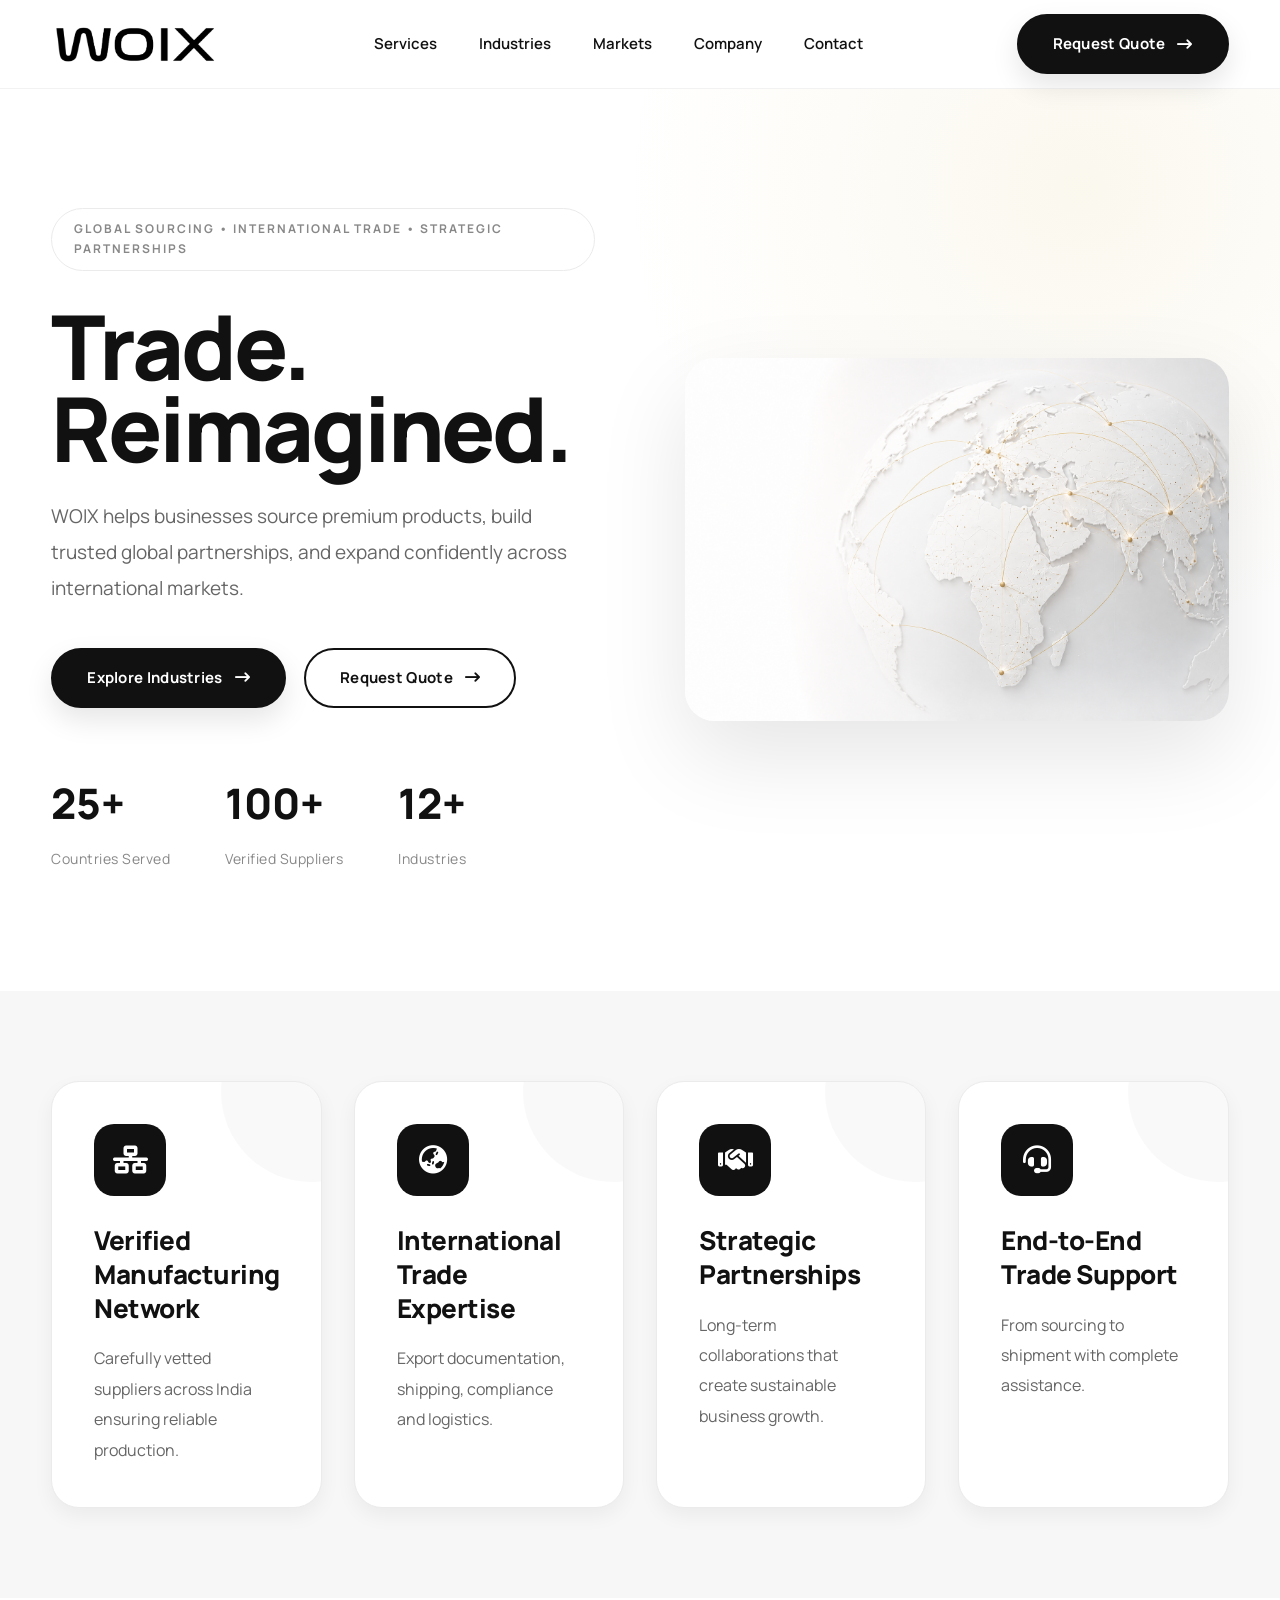
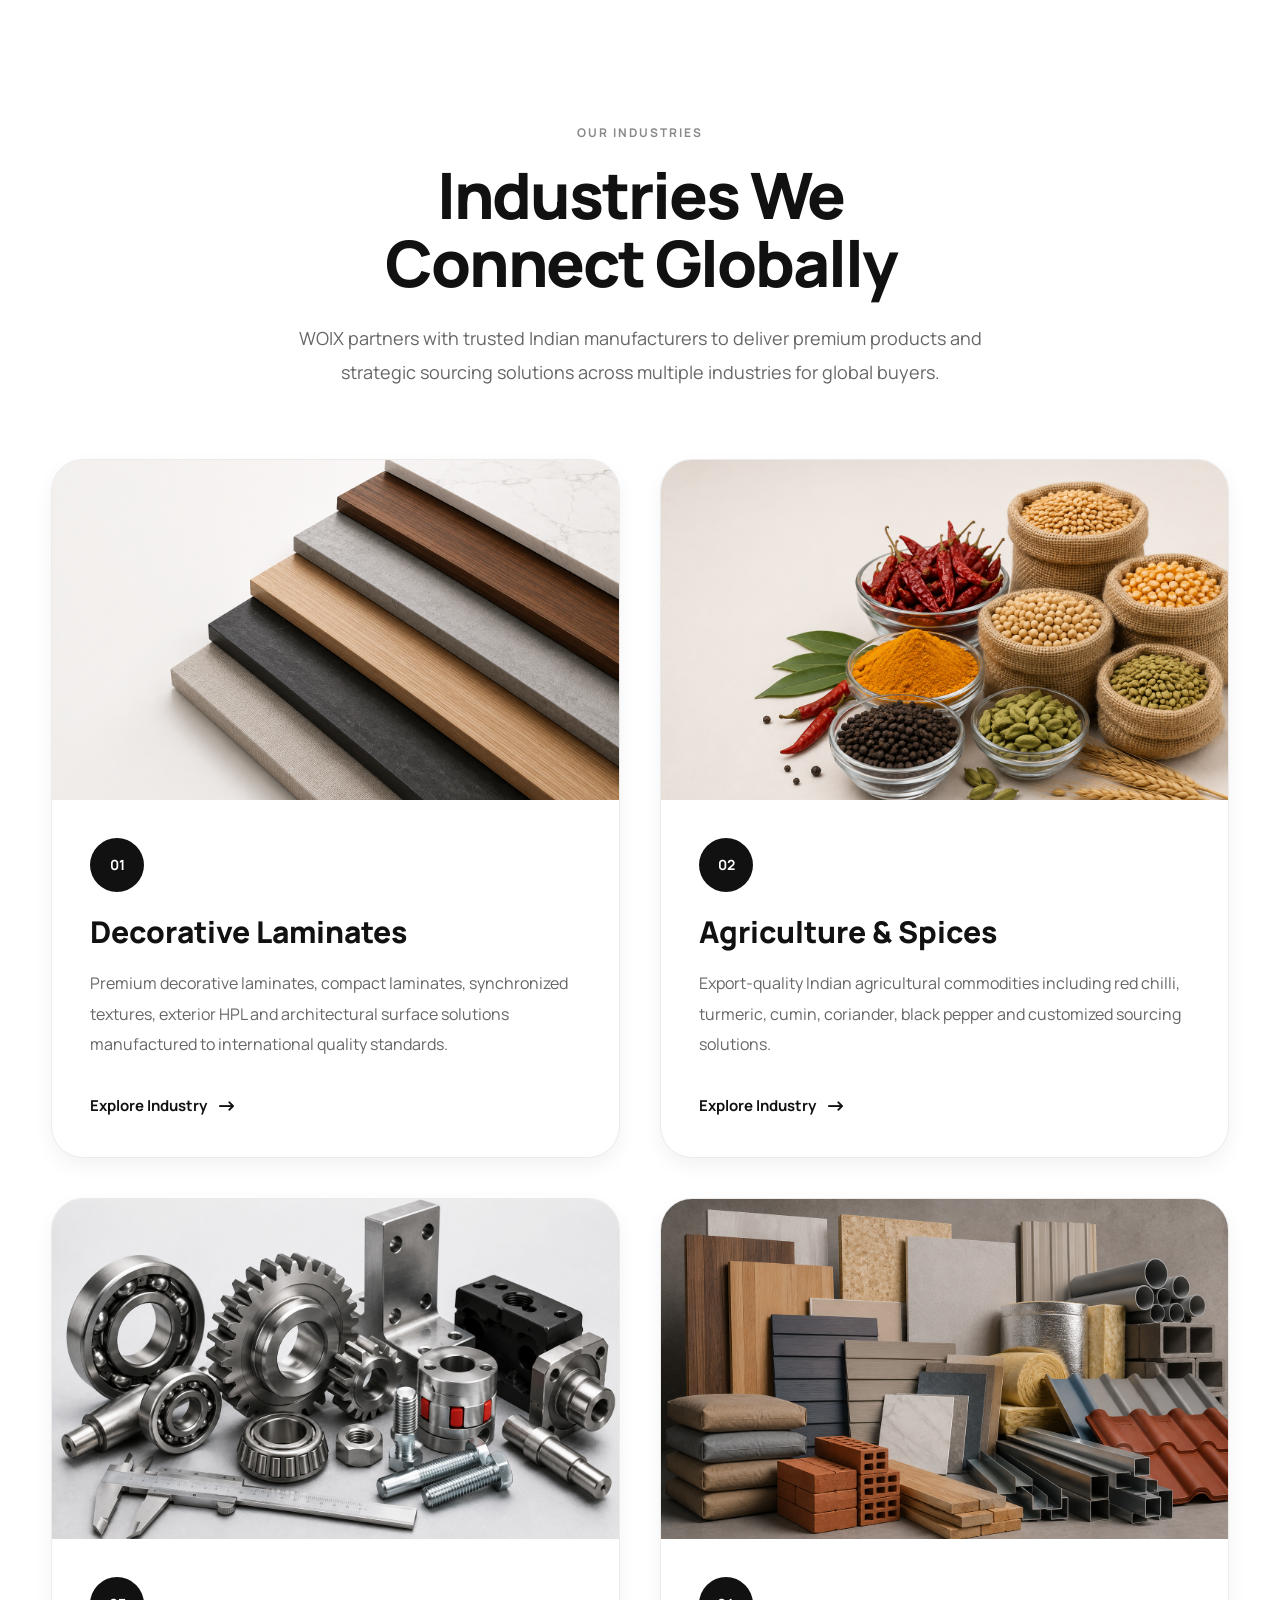
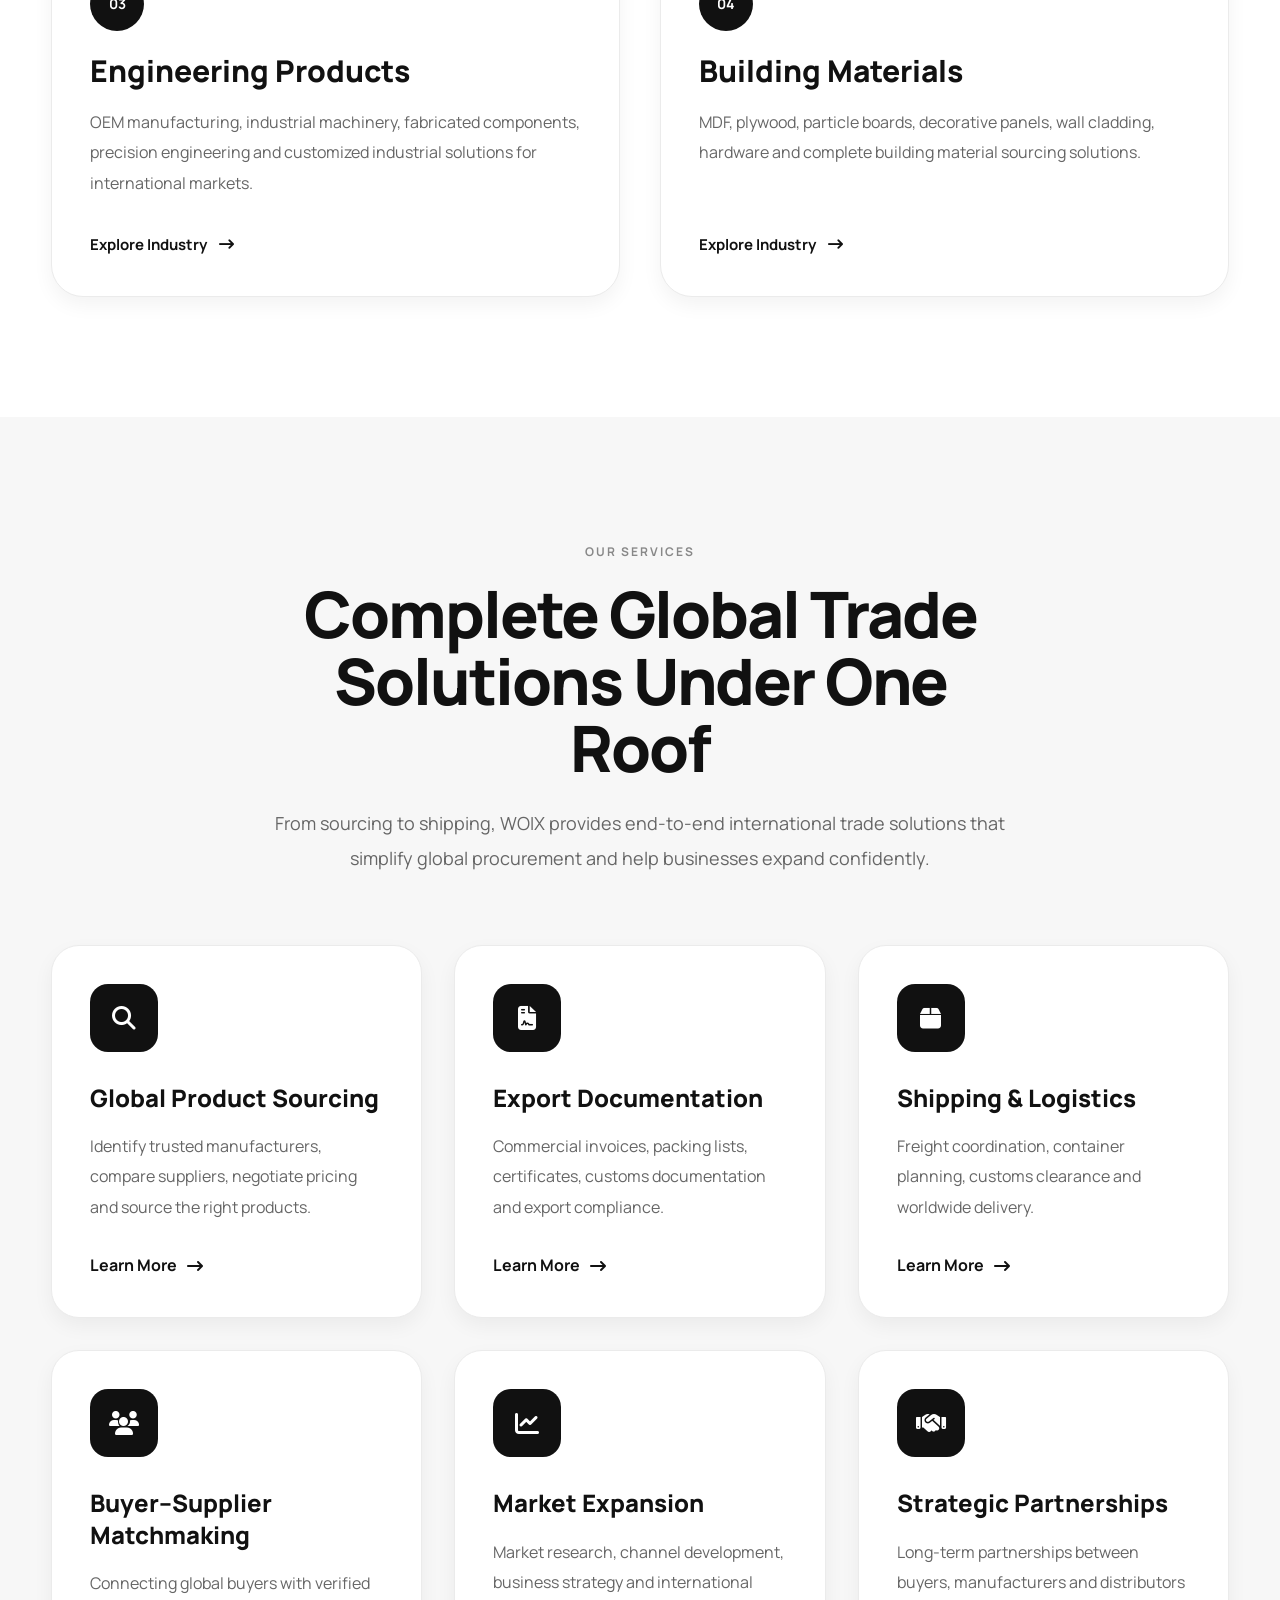
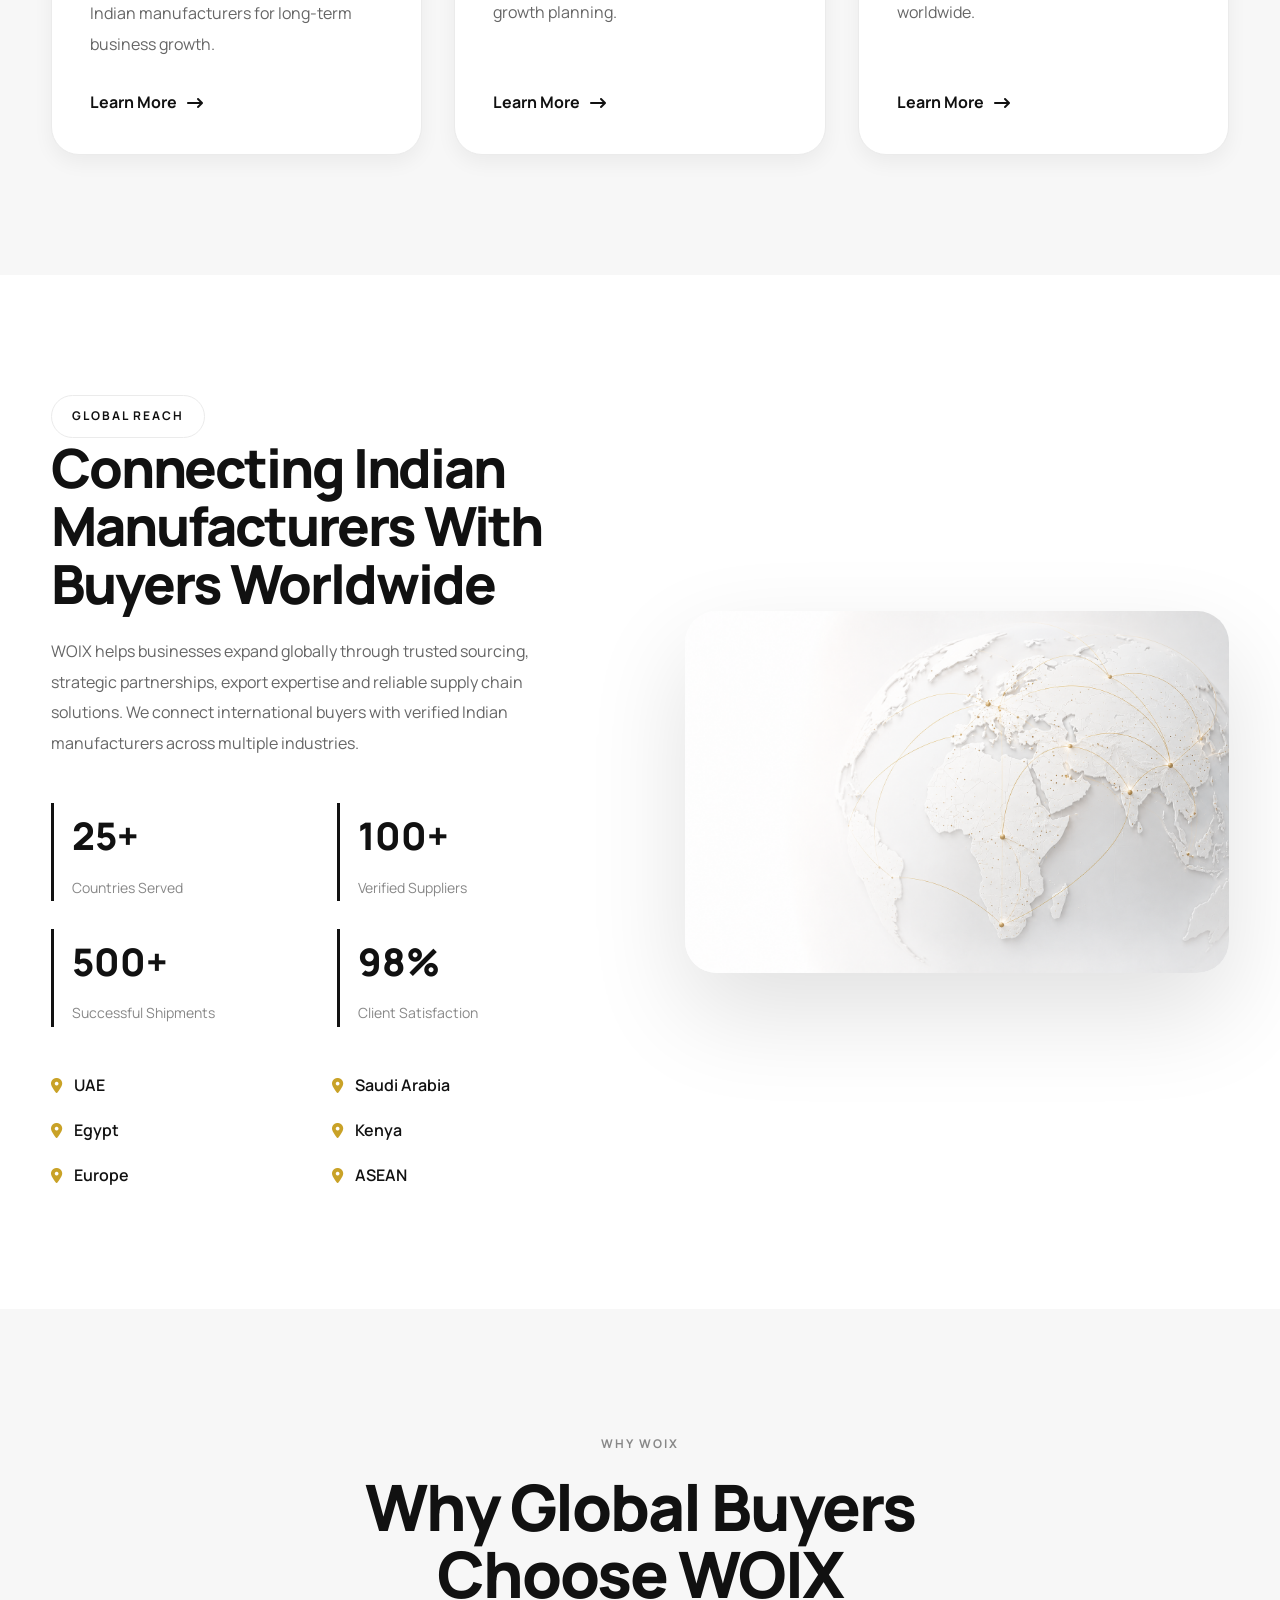
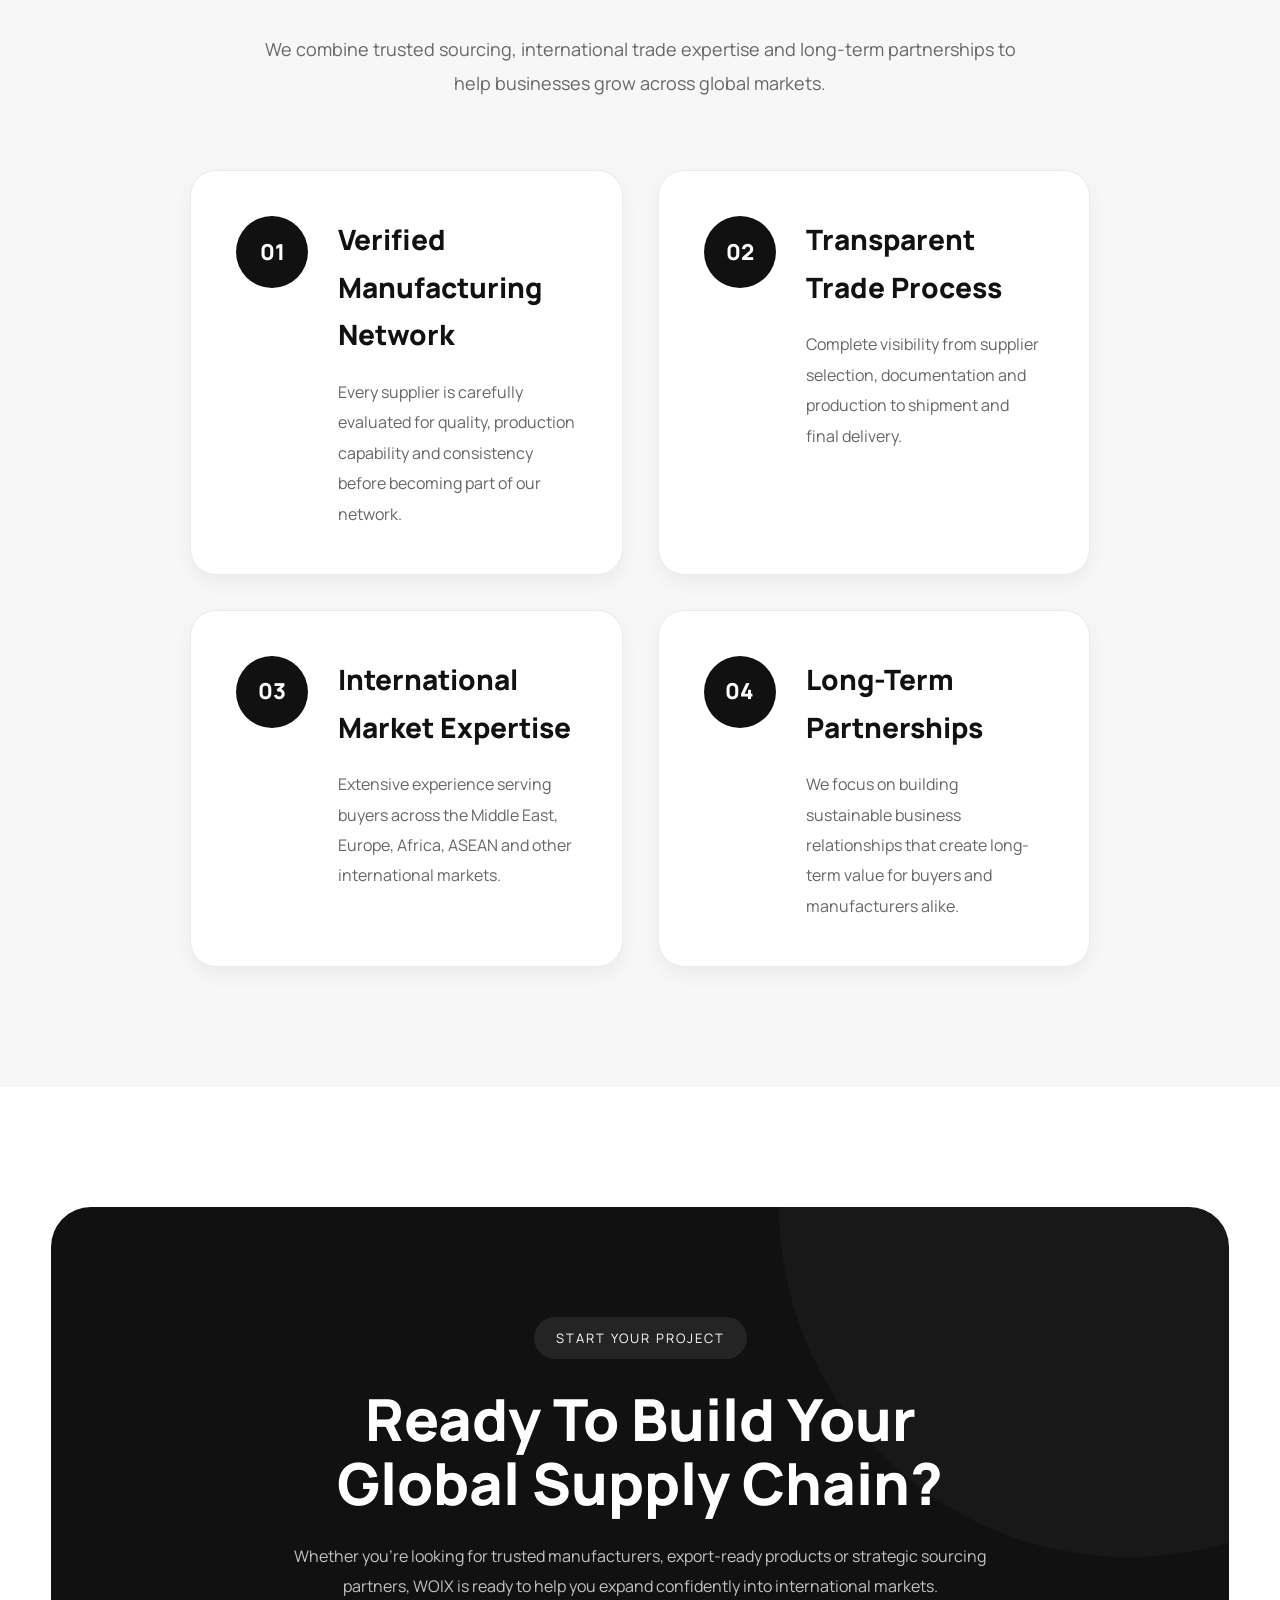
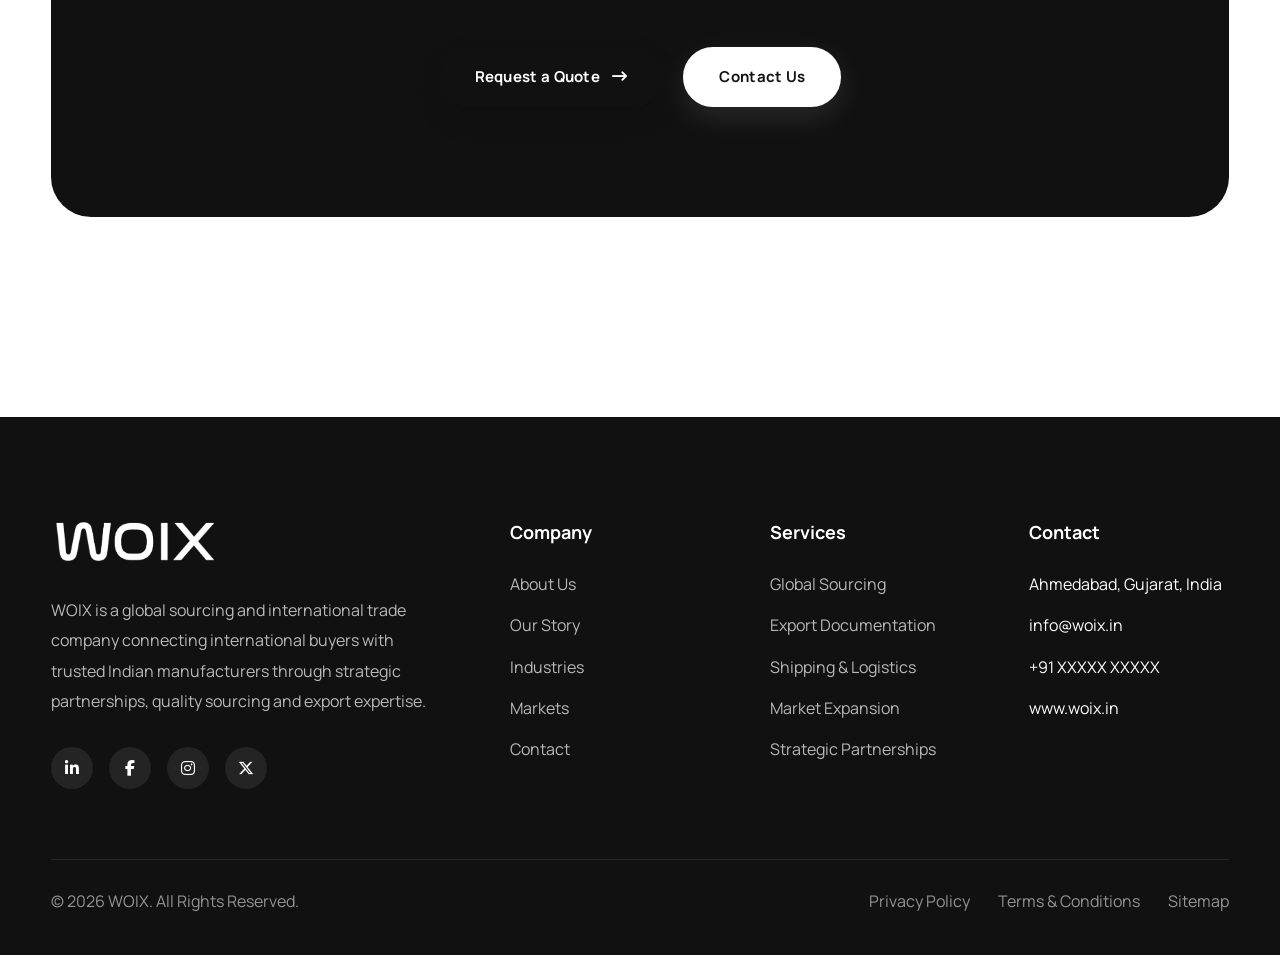
==== index.html @ 9829eeae "Add files via upload" ====
<!DOCTYPE html>
<html lang="en">

<!DOCTYPE html>
<html lang="en">

<head>

    <!-- =========================================
    BASIC META
    ========================================== -->

    <meta charset="UTF-8">
    <meta http-equiv="X-UA-Compatible" content="IE=edge">
    <meta name="viewport" content="width=device-width, initial-scale=1.0">

    <!-- =========================================
    SEO
    ========================================== -->

    <title>
        WOIX | Global Sourcing • International Trade • Strategic Partnerships
    </title>

    <meta name="description"
        content="WOIX is a premium global sourcing, international trade and strategic partnerships company connecting businesses with trusted manufacturers worldwide.">

    <meta name="keywords"
        content="Global Sourcing, International Trade, Merchant Exporter, Import Export, Strategic Partnerships, WOIX, India Exporter, Decorative Laminates, Agriculture, Engineering Products">

    <meta name="author" content="WOIX">

    <meta name="theme-color" content="#111111">
    <!-- SEO -->

<meta name="robots" content="index, follow">

<meta name="author" content="WOIX">

<meta name="keywords"
content="Global Sourcing, International Trade, Export, India, Manufacturers, Procurement, Supply Chain, WOIX">

<link rel="canonical" href="https://www.woix.in/">

<!-- Open Graph -->

<meta property="og:type" content="website">

<meta property="og:title"
content="WOIX | Global Sourcing • International Trade">

<meta property="og:description"
content="Connecting global buyers with trusted Indian manufacturers through sourcing, exports and strategic partnerships.">

<meta property="og:url"
content="https://www.woix.in">

<meta property="og:image"
content="https://www.woix.in/images/og-image.jpg">

<!-- Twitter -->

<meta name="twitter:card"
content="summary_large_image">

<meta name="twitter:title"
content="WOIX | Global Sourcing">

<meta name="twitter:description"
content="Global sourcing and international trade solutions.">

<meta name="twitter:image"
content="https://www.woix.in/images/og-image.jpg">

    <meta name="robots" content="index, follow">

    <!-- =========================================
    OPEN GRAPH (Facebook / LinkedIn)
    ========================================== -->

    <meta property="og:type" content="website">

    <meta property="og:title"
        content="WOIX | Global Sourcing • International Trade">

    <meta property="og:description"
        content="Connecting global buyers with trusted Indian manufacturers through premium sourcing and international trade.">

    <meta property="og:image"
        content="images/og-image.jpg">

    <meta property="og:url"
        content="https://www.woix.in">

    <!-- =========================================
    TWITTER
    ========================================== -->

    <meta name="twitter:card" content="summary_large_image">

    <meta name="twitter:title"
        content="WOIX | Global Sourcing • International Trade">

    <meta name="twitter:description"
        content="Premium sourcing and international trade solutions.">

    <meta name="twitter:image"
        content="images/og-image.jpg">

    <!-- =========================================
    FAVICONS
    ========================================== -->

    <link rel="icon" type="image/png" href="images/favicon.png">

    <link rel="apple-touch-icon"
        href="images/apple-touch-icon.png">

    <!-- =========================================
    GOOGLE FONTS
    ========================================== -->

    <link rel="preconnect"
        href="https://fonts.googleapis.com">

    <link rel="preconnect"
        href="https://fonts.gstatic.com"
        crossorigin>

    <link href="https://fonts.googleapis.com/css2?family=Manrope:wght@300;400;500;600;700;800&display=swap"
        rel="stylesheet">

    <!-- =========================================
    FONT AWESOME
    ========================================== -->

    <link rel="stylesheet"
        href="https://cdnjs.cloudflare.com/ajax/libs/font-awesome/6.7.2/css/all.min.css">

    <!-- =========================================
    WOIX CSS
    ========================================== -->

    <link rel="stylesheet" href="style-v2.css">

    <link rel="stylesheet" href="responsive-v2.css">

</head>

<body>


<body>

<!-- =====================================
HEADER
====================================== -->

<header class="header">

<div class="container">

<nav class="navbar">

<a href="index.html" class="logo">
   <img src="images/logos/logo-black.png"
     alt="WOIX"
     class="logo-img">
</a>

<ul class="nav-menu">

<li><a href="#services">Services</a></li>

<li><a href="#industries">Industries</a></li>

<li><a href="#markets">Markets</a></li>

<li><a href="#about">Company</a></li>

<li><a href="#contact">Contact</a></li>

</ul>

<div class="nav-right">

<a href="contact.html" class="btn-dark">

Request Quote

<i class="fa-solid fa-arrow-right-long"></i>

</a>

<div class="menu-toggle">

<i class="fa-solid fa-bars"></i>

</div>

</div>

</nav>

</div>

</header>

<!-- =====================================
HERO
====================================== -->

<section class="hero reveal">

<div class="container hero-grid">

<div class="hero-left">

<div class="hero-badge">

GLOBAL SOURCING • INTERNATIONAL TRADE • STRATEGIC PARTNERSHIPS

</div>

<h1>

Trade.<br>

Reimagined.

</h1>

<p>

WOIX helps businesses source premium products,
build trusted global partnerships,
and expand confidently across international markets.

</p>

<div class="hero-buttons">

<a href="#" class="btn-dark">

    Explore Industries

    <i class="fa-solid fa-arrow-right-long"></i>

</a>

<a href="#" class="btn-outline">

    Request Quote

    <i class="fa-solid fa-arrow-right-long"></i>

</a>

</div>

<div class="hero-stats">

    <div class="hero-stat">
        <h2>25+</h2>
        <span>Countries Served</span>
    </div>

    <div class="hero-stat">
        <h2>100+</h2>
        <span>Verified Suppliers</span>
    </div>

    <div class="hero-stat">
        <h2>12+</h2>
        <span>Industries</span>
    </div>

</div>
</div>

<div class="hero-right">

<img
src="images/hero-world.jpg"
alt="Global Trade">

</div>

</div>

</section>

<!-- =====================================
FEATURE STRIP
====================================== -->

<section class="feature-strip">

<div class="container">

<div class="features-grid">

<div class="feature-box">

<div class="feature-icon">

<i class="fa-solid fa-network-wired"></i>

</div>

<h4>

Verified Manufacturing Network

</h4>

<p>

Carefully vetted suppliers across India
ensuring reliable production.

</p>

</div>

<div class="feature-box">

<div class="feature-icon">

<i class="fa-solid fa-earth-asia"></i>

</div>

<h4>

International Trade Expertise

</h4>

<p>

Export documentation,
shipping,
compliance
and logistics.

</p>

</div>

<div class="feature-box">

<div class="feature-icon">

<i class="fa-solid fa-handshake"></i>

</div>

<h4>

Strategic Partnerships

</h4>

<p>

Long-term collaborations
that create
sustainable business growth.

</p>

</div>

<div class="feature-box">

<div class="feature-icon">

<i class="fa-solid fa-headset"></i>

</div>

<h4>

End-to-End Trade Support

</h4>

<p>

From sourcing
to shipment
with complete assistance.

</p>

</div>

</div>

</div>

</section>

<!-- =====================================
INDUSTRIES
Premium V2
===================================== -->

<section class="industries reveal" id="industries">

    <div class="container">

        <div class="section-heading center">

            <span>OUR INDUSTRIES</span>

            <h2>
                Industries We<br>
                Connect Globally
            </h2>

            <p>
                WOIX partners with trusted Indian manufacturers to deliver
                premium products and strategic sourcing solutions across
                multiple industries for global buyers.
            </p>

        </div>

        <div class="industry-grid">

            <!-- Decorative Laminates -->

            <article class="industry-card">

                <div class="industry-image">

                    <img src="images/industries/laminates.jpg"
                        alt="Decorative Laminates">

                </div>

                <div class="industry-content">

                    <span class="industry-number">
                        01
                    </span>

                    <h3>
                        Decorative Laminates
                    </h3>

                    <p>
                        Premium decorative laminates, compact laminates,
                        synchronized textures, exterior HPL and
                        architectural surface solutions manufactured
                        to international quality standards.
                    </p>

                    <a href="#" class="industry-link">

                        Explore Industry

                        <i class="fa-solid fa-arrow-right-long"></i>

                    </a>

                </div>

            </article>

            <!-- Agriculture -->

            <article class="industry-card">

                <div class="industry-image">

                    <img src="images/industries/agriculture.jpg"
                        alt="Agriculture & Spices">

                </div>

                <div class="industry-content">

                    <span class="industry-number">
                        02
                    </span>

                    <h3>
                        Agriculture & Spices
                    </h3>

                    <p>
                        Export-quality Indian agricultural commodities
                        including red chilli, turmeric, cumin,
                        coriander, black pepper and customized
                        sourcing solutions.
                    </p>

                    <a href="#" class="industry-link">

                        Explore Industry

                        <i class="fa-solid fa-arrow-right-long"></i>

                    </a>

                </div>

            </article>

            <!-- Engineering -->

            <article class="industry-card">

                <div class="industry-image">

                    <img src="images/industries/engineering.jpg"
                        alt="Engineering Products">

                </div>

                <div class="industry-content">

                    <span class="industry-number">
                        03
                    </span>

                    <h3>
                        Engineering Products
                    </h3>

                    <p>
                        OEM manufacturing, industrial machinery,
                        fabricated components, precision engineering
                        and customized industrial solutions for
                        international markets.
                    </p>

                    <a href="#" class="industry-link">

                        Explore Industry

                        <i class="fa-solid fa-arrow-right-long"></i>

                    </a>

                </div>

            </article>

            <!-- Building Materials -->

            <article class="industry-card">

                <div class="industry-image">

                    <img src="images/industries/building.jpg"
                        alt="Building Materials">

                </div>

                <div class="industry-content">

                    <span class="industry-number">
                        04
                    </span>

                    <h3>
                        Building Materials
                    </h3>

                    <p>
                        MDF, plywood, particle boards,
                        decorative panels, wall cladding,
                        hardware and complete building
                        material sourcing solutions.
                    </p>

                    <a href="#" class="industry-link">

                        Explore Industry

                        <i class="fa-solid fa-arrow-right-long"></i>

                    </a>

                </div>

            </article>

        </div>

    </div>

</section>

<!-- =====================================
SERVICES
===================================== -->

<section class="services reveal" id="services">

    <div class="container">

        <div class="section-heading center">

            <span>OUR SERVICES</span>

            <h2>
                Complete Global Trade<br>
                Solutions Under One Roof
            </h2>

            <p>
                From sourcing to shipping, WOIX provides end-to-end
                international trade solutions that simplify global procurement
                and help businesses expand confidently.
            </p>

        </div>

        <div class="services-grid">

            <!-- Card 1 -->

            <div class="service-card">

                <div class="service-icon">
                    <i class="fa-solid fa-magnifying-glass"></i>
                </div>

                <h3>Global Product Sourcing</h3>

                <p>
                    Identify trusted manufacturers, compare suppliers,
                    negotiate pricing and source the right products.
                </p>

                <a href="#">
                    Learn More
                    <i class="fa-solid fa-arrow-right-long"></i>
                </a>

            </div>

            <!-- Card 2 -->

            <div class="service-card">

                <div class="service-icon">
                    <i class="fa-solid fa-file-contract"></i>
                </div>

                <h3>Export Documentation</h3>

                <p>
                    Commercial invoices, packing lists, certificates,
                    customs documentation and export compliance.
                </p>

                <a href="#">
                    Learn More
                    <i class="fa-solid fa-arrow-right-long"></i>
                </a>

            </div>

            <!-- Card 3 -->

            <div class="service-card">

                <div class="service-icon">
                    <i class="fa-solid fa-box"></i>
                </div>

                <h3>Shipping & Logistics</h3>

                <p>
                    Freight coordination, container planning,
                    customs clearance and worldwide delivery.
                </p>

                <a href="#">
                    Learn More
                    <i class="fa-solid fa-arrow-right-long"></i>
                </a>

            </div>

            <!-- Card 4 -->

            <div class="service-card">

                <div class="service-icon">
                    <i class="fa-solid fa-users"></i>
                </div>

                <h3>Buyer–Supplier Matchmaking</h3>

                <p>
                    Connecting global buyers with verified Indian
                    manufacturers for long-term business growth.
                </p>

                <a href="#">
                    Learn More
                    <i class="fa-solid fa-arrow-right-long"></i>
                </a>

            </div>

            <!-- Card 5 -->

            <div class="service-card">

                <div class="service-icon">
                    <i class="fa-solid fa-chart-line"></i>
                </div>

                <h3>Market Expansion</h3>

                <p>
                    Market research, channel development,
                    business strategy and international growth planning.
                </p>

                <a href="#">
                    Learn More
                    <i class="fa-solid fa-arrow-right-long"></i>
                </a>

            </div>

            <!-- Card 6 -->

            <div class="service-card">

                <div class="service-icon">
                    <i class="fa-solid fa-handshake"></i>
                </div>

                <h3>Strategic Partnerships</h3>

                <p>
                    Long-term partnerships between buyers,
                    manufacturers and distributors worldwide.
                </p>

                <a href="#">
                    Learn More
                    <i class="fa-solid fa-arrow-right-long"></i>
                </a>

            </div>

        </div>

    </div>

</section>

<!-- =====================================
GLOBAL MARKETS
===================================== -->

<section class="markets reveal" id="markets">

    <div class="container">

        <div class="markets-grid">

            <!-- LEFT CONTENT -->

            <div class="markets-content">

                <span class="section-tag">
                    GLOBAL REACH
                </span>

                <h2>
                    Connecting Indian Manufacturers
                    With Buyers Worldwide
                </h2>

                <p>
                    WOIX helps businesses expand globally through trusted
                    sourcing, strategic partnerships, export expertise and
                    reliable supply chain solutions. We connect international
                    buyers with verified Indian manufacturers across multiple
                    industries.
                </p>

                <div class="market-stats">

                    <div class="market-stat">

                        <h3>25+</h3>

                        <span>Countries Served</span>

                    </div>

                    <div class="market-stat">

                        <h3>100+</h3>

                        <span>Verified Suppliers</span>

                    </div>

                    <div class="market-stat">

                        <h3>500+</h3>

                        <span>Successful Shipments</span>

                    </div>

                    <div class="market-stat">

                        <h3>98%</h3>

                        <span>Client Satisfaction</span>

                    </div>

                </div>

                <div class="market-list">

                    <div>
                        <i class="fa-solid fa-location-dot"></i>
                        UAE
                    </div>

                    <div>
                        <i class="fa-solid fa-location-dot"></i>
                        Saudi Arabia
                    </div>

                    <div>
                        <i class="fa-solid fa-location-dot"></i>
                        Egypt
                    </div>

                    <div>
                        <i class="fa-solid fa-location-dot"></i>
                        Kenya
                    </div>

                    <div>
                        <i class="fa-solid fa-location-dot"></i>
                        Europe
                    </div>

                    <div>
                        <i class="fa-solid fa-location-dot"></i>
                        ASEAN
                    </div>

                </div>

            </div>

            <!-- RIGHT IMAGE -->

            <div class="markets-image">

                <img
                    src="images/markets/world-map.png"
                    alt="WOIX Global Markets">

            </div>

        </div>

    </div>

</section>


<!-- =====================================
WHY WOIX
===================================== -->

<section class="why-woix" id="about">

    <div class="container">

        <div class="section-heading center">

            <span>WHY WOIX</span>

            <h2>
                Why Global Buyers<br>
                Choose WOIX
            </h2>

            <p>
                We combine trusted sourcing, international trade expertise
                and long-term partnerships to help businesses grow across
                global markets.
            </p>

        </div>

        <div class="why-grid">

            <!-- 01 -->

            <div class="why-card">

                <div class="why-number">
                    01
                </div>

                <div class="why-content">

                    <h3>Verified Manufacturing Network</h3>

                    <p>
                        Every supplier is carefully evaluated for
                        quality, production capability and consistency
                        before becoming part of our network.
                    </p>

                </div>

            </div>

            <!-- 02 -->

            <div class="why-card">

                <div class="why-number">
                    02
                </div>

                <div class="why-content">

                    <h3>Transparent Trade Process</h3>

                    <p>
                        Complete visibility from supplier selection,
                        documentation and production to shipment
                        and final delivery.
                    </p>

                </div>

            </div>

            <!-- 03 -->

            <div class="why-card">

                <div class="why-number">
                    03
                </div>

                <div class="why-content">

                    <h3>International Market Expertise</h3>

                    <p>
                        Extensive experience serving buyers across
                        the Middle East, Europe, Africa,
                        ASEAN and other international markets.
                    </p>

                </div>

            </div>

            <!-- 04 -->

            <div class="why-card">

                <div class="why-number">
                    04
                </div>

                <div class="why-content">

                    <h3>Long-Term Partnerships</h3>

                    <p>
                        We focus on building sustainable business
                        relationships that create long-term value
                        for buyers and manufacturers alike.
                    </p>

                </div>

            </div>

        </div>

    </div>

</section>

<!-- =====================================
PREMIUM CTA
===================================== -->

<section class="cta reveal" id="contact">

    <div class="container">

        <div class="cta-box">

            <span class="cta-tag">
                START YOUR PROJECT
            </span>

            <h2>
                Ready To Build Your<br>
                Global Supply Chain?
            </h2>

            <p>
                Whether you're looking for trusted manufacturers,
                export-ready products or strategic sourcing partners,
                WOIX is ready to help you expand confidently into
                international markets.
            </p>

            <div class="cta-buttons">

                <a href="contact.html" class="btn-dark">

                    Request a Quote

                    <i class="fa-solid fa-arrow-right-long"></i>

                </a>

                <a href="contact.html" class="btn-light">

    Contact Us

</a>

            </div>

        </div>

    </div>

</section>


<!-- =====================================
FOOTER
===================================== -->

<footer class="footer">

    <div class="container">

        <div class="footer-grid">

            <!-- Column 1 -->

            <div class="footer-about">
                <img src="images/logos/logo-white.png"
                alt="WOIX"
                class="footer-logo">

                <p>
                    WOIX is a global sourcing and international trade company
                    connecting international buyers with trusted Indian
                    manufacturers through strategic partnerships,
                    quality sourcing and export expertise.
                </p>

                <div class="footer-social">

                    <a href="#"><i class="fab fa-linkedin-in"></i></a>

                    <a href="#"><i class="fab fa-facebook-f"></i></a>

                    <a href="#"><i class="fab fa-instagram"></i></a>

                    <a href="#"><i class="fab fa-x-twitter"></i></a>

                </div>

            </div>

            <!-- Column 2 -->

            <div>

                <h4>Company</h4>

                <ul>

                    <li><a href="about.html">About Us</a></li>

                    <li><a href="#">Our Story</a></li>

                    <li><a href="#">Industries</a></li>

                    <li><a href="#">Markets</a></li>

                    <li><a href="contact.html">Contact</a></li>

                </ul>

            </div>

            <!-- Column 3 -->

            <div>

                <h4>Services</h4>

                <ul>

                    <li><a href="#">Global Sourcing</a></li>

                    <li><a href="#">Export Documentation</a></li>

                    <li><a href="#">Shipping & Logistics</a></li>

                    <li><a href="#">Market Expansion</a></li>

                    <li><a href="#">Strategic Partnerships</a></li>

                </ul>

            </div>

            <!-- Column 4 -->

            <div>

                <h4>Contact</h4>

                <ul>

                    <li>
                        Ahmedabad, Gujarat, India
                    </li>

                    <li>
                        info@woix.in
                    </li>

                    <li>
                        +91 XXXXX XXXXX
                    </li>

                    <li>
                        www.woix.in
                    </li>

                </ul>

            </div>

        </div>

        <div class="footer-bottom">

            <p>

                © 2026 WOIX. All Rights Reserved.

            </p>

            <div>

                <a href="#">Privacy Policy</a>

                <a href="#">Terms & Conditions</a>

                <a href="#">Sitemap</a>

            </div>

        </div>

    </div>

</footer>

<!-- ================================
BACK TO TOP
================================ -->

<button class="back-top">

    <i class="fa-solid fa-arrow-up"></i>

</button>





<!-- ================================
MOBILE MENU
================================ -->

<div class="mobile-menu">

    <div class="mobile-close">

        <i class="fa-solid fa-xmark"></i>

    </div>

    <ul>

        <li>

            <a href="#">

                Home

            </a>

        </li>

        <li>

            <a href="#services">

                Services

            </a>

        </li>

        <li>

            <a href="#industries">

                Industries

            </a>

        </li>

        <li>

            <a href="#markets">

                Markets

            </a>

        </li>

        <li>

            <a href="#about">

                Company

            </a>

        </li>

        <li>

            <a href="#contact">

                Contact

            </a>

        </li>

    </ul>

    <a href="#" class="btn-dark">

        Request Quote

    </a>

</div>





<!-- ================================
OVERLAY
================================ -->

<div class="overlay"></div>





<!-- ================================
SCRIPTS
================================ -->

<script src="main.js"></script>

</body>

</html>
---- style-v2.css ----
/*=========================================================
WOIX PREMIUM WEBSITE V2
Design System
Version 2.0
=========================================================*/

/* Google Font */
@import url('https://fonts.googleapis.com/css2?family=Manrope:wght@300;400;500;600;700;800&display=swap');

html{

    scroll-behavior:smooth;

}   
/*=========================================================
ROOT VARIABLES
=========================================================*/

:root{

/* Colors */

--black:#111111;
--dark:#222222;
--white:#ffffff;

--text:#666666;
--text-light:#888888;

--bg:#ffffff;
--bg-soft:#f7f7f7;

--border:#ebebeb;

--gold:#C9A227;

/* Radius */

--radius-sm:14px;
--radius:22px;
--radius-lg:36px;

/* Shadow */

--shadow-sm:0 8px 20px rgba(0,0,0,.05);

--shadow:
0 18px 60px rgba(0,0,0,.08);

--shadow-lg:
0 40px 100px rgba(0,0,0,.12);

/* Animation */

--transition:all .35s ease;

}

/*=========================================================
RESET
=========================================================*/

*{

margin:0;
padding:0;

box-sizing:border-box;

}

html{

scroll-behavior:smooth;

}

body{

font-family:'Manrope',sans-serif;

font-size:16px;

background:var(--bg);

color:var(--black);

line-height:1.7;

overflow-x:hidden;

-webkit-font-smoothing:antialiased;

}

img{

display:block;

width:100%;

height:auto;

}
.hero-right img,
.industry-image img,
.markets-image img{

    user-select:none;

    -webkit-user-drag:none;

}

a{

text-decoration:none;

color:inherit;

transition:var(--transition);

}

ul{

list-style:none;

}

button{

border:none;

outline:none;

cursor:pointer;

background:none;

font:inherit;

}

/*=========================================================
LAYOUT
=========================================================*/

.container{

width:min(1320px,92%);

margin:auto;

}

section{

padding:120px 0;

position:relative;

}

/*=========================================================
TYPOGRAPHY
=========================================================*/

.section-heading{

max-width:760px;

margin:0 auto 70px;

}

.section-heading.center{

text-align:center;

}

.section-heading span{

display:inline-block;

font-size:12px;

font-weight:700;

letter-spacing:2px;

text-transform:uppercase;

color:var(--text-light);

margin-bottom:18px;

}

.section-heading h2{

font-size:clamp(42px,5vw,72px);

line-height:1.05;

letter-spacing:-2px;

font-weight:800;

margin-bottom:25px;

}

.section-heading p{

font-size:18px;

color:var(--text);

line-height:1.9;

max-width:760px;

}

/*=========================================================
BUTTONS
=========================================================*/

.btn-dark,
.btn-light,
.btn-outline{

    display:inline-flex;

    align-items:center;

    justify-content:center;

    gap:12px;

    height:60px;

    padding:0 34px;

    border-radius:999px;

    font-size:15px;

    font-weight:700;

    letter-spacing:.3px;

    text-decoration:none;

    cursor:pointer;

  transition:var(--transition);

    white-space:nowrap;

}
a:focus-visible,
button:focus-visible{

    outline:2px solid var(--gold);

    outline-offset:4px;

}
/*==================================
Primary Button
==================================*/

.btn-dark{

    background:#111;

    color:#fff;

    border:2px solid #111;

    box-shadow:0 12px 28px rgba(0,0,0,.10);

}

.btn-dark:hover{

    background:#222;

    border-color:#222;

    color:#fff;

    transform:translateY(-4px);

    box-shadow:0 20px 45px rgba(0,0,0,.18);

}

.btn-dark i{

    transition:var(--transition);

}

.btn-dark:hover i{

    transform:translateX(5px);

}

/*==================================
Outline Button
==================================*/

.btn-outline{

    background:#fff;

    color:#111;

    border:2px solid #111;

}

.btn-outline:hover{

    background:#111;

    color:#fff;

    transform:translateY(-4px);

    box-shadow:0 20px 45px rgba(0,0,0,.12);

}

.btn-outline i{

   transition:var(--transition);

}

.btn-outline:hover i{

    transform:translateX(5px);

}

/*==================================
Light Button
==================================*/

.btn-light{

    background:#fff;

    color:#111;

    border:2px solid #fff;

    box-shadow:0 10px 30px rgba(255,255,255,.10);

}

.btn-light:hover{

    background:#f4f4f4;

    color:#111;

    transform:translateY(-4px);

    box-shadow:0 18px 40px rgba(255,255,255,.15);

}

.btn-light i{

   transition:var(--transition);

}

.btn-light:hover i{

    transform:translateX(5px);

}

/*==================================
Button Focus
==================================*/

.btn-dark:focus,
.btn-outline:focus,
.btn-light:focus{

    outline:none;

    box-shadow:0 0 0 4px rgba(201,162,39,.25);

}
/*=========================================================
HEADER
=========================================================*/

.header{

    position:fixed;
    top:0;
    left:0;

    width:100%;

    z-index:1000;

    background:rgba(255,255,255,.92);

    backdrop-filter:blur(20px);

    border-bottom:1px solid rgba(0,0,0,.05);

    transition:var(--transition);

}

.header.scrolled{

    box-shadow:0 15px 40px rgba(0,0,0,.08);

}

.navbar{

    display:flex;

    justify-content:space-between;

    align-items:center;

    height:88px;

}

.logo{

    display:flex;

    align-items:center;

}

.logo img{

    width:170px;

    height:42px;

}

.nav-menu{

    display:flex;

    gap:42px;

    align-items:center;

}

.nav-menu li{

    list-style:none;

}

.nav-menu a{

    font-size:15px;

    font-weight:600;

    color:#111;

    position:relative;

}

.nav-menu a::after{

    content:"";

    position:absolute;

    left:0;
    bottom:-8px;

    width:0;

    height:2px;

    background:#111;

   transition:var(--transition);

}

.nav-menu a:hover::after{

    width:100%;

}

.nav-right{

    display:flex;

    align-items:center;

    gap:25px;

}

.menu-toggle{

    display:none;

    font-size:24px;

    cursor:pointer;

}
body{

    padding-top:88px;

}
/*=========================================================
HERO
=========================================================*/

.hero,
.about-hero,
.services-hero{

    position:relative;
    overflow:hidden;
    padding:120px 0;
    background:#fff;

}

/* Background Glow */

.hero::before,
.about-hero::before,
.services-hero::before{

    content:"";

    position:absolute;

    width:900px;

    height:900px;

    top:-350px;

    right:-250px;

    border-radius:50%;

    background:radial-gradient(circle,
        rgba(201,162,39,.08) 0%,
        rgba(201,162,39,.03) 40%,
        transparent 72%);

    pointer-events:none;

}
.hero .container,
.about-hero .container,
.services-hero .container{

    position:relative;

    z-index:2;

}

/* Layout */

.hero-grid{

    display:grid;

    grid-template-columns:1fr 1fr;

    align-items:center;

    gap:90px;

}

/* Left */

.hero-left{

    max-width:620px;

}

.hero-badge{

    display:inline-flex;

    align-items:center;

    gap:10px;

    padding:10px 22px;

    border:1px solid var(--border);

    border-radius:999px;

    background:#fff;

    font-size:12px;

    font-weight:700;

    letter-spacing:2px;

    text-transform:uppercase;

    color:var(--text-light);

    margin-bottom:34px;

}

.hero-left h1{

    font-size:clamp(64px,7vw,92px);

    line-height:.92;

    letter-spacing:-3px;

    font-weight:800;

    color:#111;

    margin-bottom:28px;

}

.hero-left p{

    max-width:560px;

    font-size:19px;

    line-height:1.9;

    color:var(--text);

    margin-bottom:42px;

}

/* Buttons */

.hero-buttons{

    display:flex;

    gap:18px;

    flex-wrap:wrap;

    margin-bottom:60px;

}

/* Statistics */

.hero-stats{

    display:flex;

    gap:55px;

    flex-wrap:wrap;

}

.hero-stat h2{

    font-size:42px;

    font-weight:800;

    color:#111;

    margin-bottom:8px;

}

.hero-stat span{

    display:block;

    font-size:14px;

    color:var(--text-light);

    letter-spacing:.5px;

}

/* Right */

.hero-right{

    display:flex;

    justify-content:center;

    align-items:center;

}

.hero-right img{

    width:100%;

    max-width:650px;

    border-radius:30px;

    box-shadow:0 35px 90px rgba(0,0,0,.10);

    transition:all .45s ease;

}

.hero-right img:hover{

    transform:translateY(-10px) scale(1.02);

    box-shadow:0 45px 110px rgba(0,0,0,.14);

}


/*=========================================================
FEATURE STRIP
=========================================================*/

.feature-strip{

    background:var(--bg-soft);

    padding:90px 0;

}

.features-grid{

    display:grid;

    grid-template-columns:repeat(4,1fr);

    gap:32px;

    align-items:stretch;

}

.feature-box{

    background:var(--white);

    border:1px solid var(--border);

    border-radius:28px;

    padding:42px;

    display:flex;

    flex-direction:column;

    justify-content:flex-start;

    min-height:340px;

    position:relative;

    overflow:hidden;

    transition:var(--transition);

    box-shadow:var(--shadow-sm);

}

/* Premium top accent */

.feature-box::before{

    content:"";

    position:absolute;

    top:0;
    left:0;

    width:100%;
    height:4px;

    background:var(--black);

    transform:scaleX(0);

    transform-origin:left;

    transition:var(--transition);

}

.feature-box:hover{

    transform:translateY(-12px);

    box-shadow:var(--shadow-lg);

    border-color:transparent;

}

.feature-box:hover::before{

    transform:scaleX(1);

}

/* Icon */

.feature-icon{

    width:72px;
    height:72px;
    border-radius:20px;
    background:#111;
    color:#fff;

    display:flex;
    align-items:center;
    justify-content:center;

    font-size:28px;

    margin-bottom:28px;

    flex-shrink:0;

    transition:var(--transition);

}

.feature-box:hover .feature-icon{

    transform:rotate(-8deg) scale(1.08);
    

}

/* Heading */

.feature-box h4{

    font-size:26px;

    font-weight:800;

    line-height:1.3;

    margin-bottom:18px;

    letter-spacing:-0.5px;

}

/* Paragraph */

.feature-box p{

    color:var(--text);

    font-size:16px;

    line-height:1.9;

    margin-bottom:auto;

}

/* Link */

.feature-box a{

    margin-top:34px;

    display:inline-flex;

    align-items:center;

    gap:12px;

    font-size:15px;

    font-weight:700;

    color:var(--black);

}

.feature-box a i{

    transition:var(--transition);

}

.feature-box:hover a i{

    transform:translateX(8px);

}

/* Subtle background glow */

.feature-box::after{

    content:"";

    position:absolute;

    width:180px;

    height:180px;

    right:-80px;

    top:-80px;

    border-radius:50%;

    background:rgba(0,0,0,.025);

    transition:.4s;

}

.feature-box:hover::after{

    transform:scale(1.25);

}
/*=========================================================
INDUSTRIES
=========================================================*/

.industries{

    background:var(--bg);

    position:relative;

}

.industry-grid{

    display:grid;

    grid-template-columns:repeat(2,1fr);

    gap:40px;

}

.industry-card{

    background:#fff;

    border:1px solid var(--border);

    border-radius:32px;

    overflow:hidden;

    transition:var(--transition);

    box-shadow:var(--shadow-sm);

    display:flex;

    flex-direction:column;

}

.industry-card:hover{

    transform:translateY(-12px);

    box-shadow:var(--shadow-lg);

}

.industry-image{

    width:100%;

    height:340px;

    overflow:hidden;

    border-radius:0px;

}

.industry-image img{

    width:100%;

    height:100%;

    object-fit:cover;

    display:block;

    transition:var(--transition);

}

.industry-card:hover .industry-image img{

    transform:scale(1.05);

}

.industry-content{

    padding:38px;

    display:flex;

    flex-direction:column;

    flex:1;

}

.industry-number{

    display:inline-flex;

    align-items:center;

    justify-content:center;

    width:54px;

    height:54px;

    border-radius:50%;

    background:#111;

    color:#fff;

    font-size:14px;

    font-weight:700;

    margin-bottom:22px;

}

.industry-content h3{

    font-size:30px;

    font-weight:800;

    line-height:1.2;

    margin-bottom:18px;

}

.industry-content p{

    color:var(--text);

    line-height:1.9;

    margin-bottom:auto;

}

.industry-link{

    display:inline-flex;

    align-items:center;

    gap:12px;

    margin-top:34px;

    font-weight:700;

    font-size:15px;

}

.industry-link i{

    transition:var(--transition);

}

.industry-card:hover .industry-link i{

    transform:translateX(8px);

}
/*=========================================================
SERVICES
=========================================================*/

.services{

    background:var(--bg-soft);

}

.services-grid{

    display:grid;

    grid-template-columns:repeat(3,1fr);

    gap:32px;

}

.service-card{

    background:#fff;

    border:1px solid var(--border);

    border-radius:28px;

    padding:38px;

    min-height:320px;

    display:flex;

    flex-direction:column;

   transition:var(--transition);

    box-shadow:var(--shadow-sm);

}

.service-card:hover{

    transform:translateY(-10px);

    box-shadow:var(--shadow-lg);

}

.service-icon{

    width:68px;

    height:68px;

    background:#111;

    color:#fff;

    border-radius:18px;

    display:flex;

    align-items:center;

    justify-content:center;

    font-size:24px;

    margin-bottom:30px;

}

.service-card h3{

    font-size:24px;

    font-weight:800;

    line-height:1.3;

    margin-bottom:18px;

}

.service-card p{

    color:var(--text);

    line-height:1.9;

    margin-bottom:auto;

}

.service-card a{

    margin-top:30px;

    display:inline-flex;

    align-items:center;

    gap:10px;

    font-weight:700;

}

.service-card a i{

    transition:var(--transition);

}

.service-card:hover a i{

    transform:translateX(8px);

}
/*=========================================================
MARKETS
=========================================================*/

.markets{

    background:var(--white);

}

.markets-grid{

    display:grid;

    grid-template-columns:1fr 1fr;

    align-items:center;

    gap:90px;

}

.section-tag{

    display:inline-block;

    padding:10px 20px;

    border-radius:999px;

    border:1px solid var(--border);

    background:#fff;

    font-size:12px;

    font-weight:700;

    letter-spacing:2px;

    text-transform:uppercase;

}

.markets-content h2{

    font-size:54px;

    line-height:1.08;

    font-weight:800;

    letter-spacing:-2px;

    margin-bottom:24px;

}

.markets-content p{

    color:var(--text);

    line-height:1.9;

    margin-bottom:45px;

}

.market-stats{

    display:grid;

    grid-template-columns:repeat(2,1fr);

    gap:28px;

    margin-bottom:45px;

}

.market-stat{

    border-left:3px solid var(--black);

    padding-left:18px;

}

.market-stat h3{

    font-size:38px;

    font-weight:800;

    margin-bottom:6px;

}

.market-stat span{

    font-size:14px;

    color:var(--text-light);

}

.market-list{

    display:grid;

    grid-template-columns:repeat(2,1fr);

    gap:18px;

}

.market-list div{

    display:flex;

    align-items:center;

    gap:12px;

    font-weight:600;

    color:var(--black);

}

.market-list i{

    color:var(--gold);

    font-size:15px;

}

.markets-image{

    position:relative;

}

.markets-image img{

    width:100%;

    border-radius:32px;

    box-shadow:var(--shadow-lg);

    transition:.4s ease;

}

.markets-image:hover img{

    transform:translateY(-8px);

}
/*=========================================================
WHY WOIX
=========================================================*/

.why-woix{

    background:var(--bg-soft);

}

.why-grid{

    display:grid;

    gap:28px;

    max-width:900px;

    margin:0 auto;

}

.why-card{

    display:flex;

    gap:30px;

    align-items:flex-start;

    background:#fff;

    padding:34px;

    border-radius:24px;

    border:1px solid var(--border);

    transition:var(--transition);

    box-shadow:var(--shadow-sm);

}

.why-card:hover{

    transform:translateY(-8px);

    box-shadow:var(--shadow-lg);

}

.why-number{

    min-width:72px;

    height:72px;

    border-radius:50%;

    background:#111;

    color:#fff;

    display:flex;

    align-items:center;

    justify-content:center;

    font-size:22px;

    font-weight:800;

}

.why-content{

    flex:1;

}

.why-content h3{

    font-size:28px;

    margin-bottom:14px;

    font-weight:800;

}

.why-content p{

    color:var(--text);

    line-height:1.9;

}
/*=========================================================
PREMIUM CTA
=========================================================*/

.cta{

    background:#fff

}

.cta-box{

    background:#111;

    border-radius:40px;

    padding:110px 80px;

    text-align:center;

    color:#fff;

    position:relative;

    overflow:hidden;

}

.cta-box::before{

    content:"";

    position:absolute;

    width:700px;

    height:700px;

    right:-250px;

    top:-350px;

    border-radius:50%;

    background:rgba(255,255,255,.03);

}

.cta-tag{

    display:inline-block;

    padding:10px 22px;

    border-radius:40px;

    background:rgba(255,255,255,.08);

    font-size:13px;

    letter-spacing:2px;

    text-transform:uppercase;

    margin-bottom:28px;

}

.cta-box h2{

    font-size:58px;

    line-height:1.1;

    font-weight:800;

    margin-bottom:26px;

}

.cta-box p{

    max-width:760px;

    margin:auto;

    margin-bottom:45px;

    color:rgba(255,255,255,.75);

    line-height:1.9;

}

.cta-buttons{

    display:flex;

    justify-content:center;

    gap:20px;

    flex-wrap:wrap;

}


/*=========================================================
FOOTER
=========================================================*/

.footer{

    background:#111;

    color:#fff;

    padding:100px 0 40px;

    margin-top:80px;

}

.footer-grid{

    display:grid;

    grid-template-columns:2fr 1fr 1fr 1fr;

    gap:60px;

}

.footer-logo{

    width:170px;

    margin-bottom:30px;

}

.footer-about p{

    color:rgba(255,255,255,.70);

    line-height:1.9;

    margin-bottom:30px;

}

.footer h4{

    font-size:18px;

    margin-bottom:24px;

}

.footer ul{

    list-style:none;

    padding:0;

}

.footer ul li{

    margin-bottom:14px;

}

.footer ul li a{

    color:rgba(255,255,255,.70);

    text-decoration:none;

    transition:var(--transition);

}

.footer ul li a:hover{

    color:#fff;

}

.footer-social{

    display:flex;

    gap:16px;

}

.footer-social a{

    width:42px;

    height:42px;

    border-radius:50%;

    background:rgba(255,255,255,.08);

    display:flex;

    align-items:center;

    justify-content:center;

    color:#fff;

  transition:var(--transition);

}

.footer-social a:hover{

    background:var(--gold);

    transform:translateY(-3px);
    box-shadow:var(--shadow-sm);

}


.footer-bottom{

    margin-top:70px;

    border-top:1px solid rgba(255,255,255,.10);

    padding-top:28px;

    display:flex;

    justify-content:space-between;

    align-items:center;

    flex-wrap:wrap;

    gap:20px;

}

.footer-bottom p{

    color:rgba(255,255,255,.55);

}

.footer-bottom div{

    display:flex;

    gap:28px;

}

.footer-bottom a{

    color:rgba(255,255,255,.55);

    text-decoration:none;

}

.footer-bottom a:hover{

    color:#fff;

}

/*=========================================================
ABOUT PAGE
=========================================================*/


.about-story{

    background:#fff;

}

.story-grid{

    display:grid;

    grid-template-columns:1fr 1fr;

    gap:70px;

    margin-top:70px;

}

.story-grid p{

    margin-bottom:28px;

    color:var(--text);

    line-height:1.9;

    font-size:18px;

}
/*==================================================
GLOBAL PRESENCE
==================================================*/

.global-presence{

    padding:120px 0;

}

.presence-grid{

    display:grid;

    grid-template-columns:1fr 1fr;

    gap:80px;

    align-items:center;

}

.presence-stats{

    display:grid;

    grid-template-columns:repeat(2,1fr);

    gap:30px;

    margin-top:50px;

}

.presence-stats h3{

    font-size:44px;

    font-weight:800;

    margin-bottom:8px;

}

.presence-stats span{

    color:var(--text);

}

.presence-image img{

    width:100%;

    border-radius:30px;

    box-shadow:var(--shadow);

}
/*=========================================
MISSION
=========================================*/

.mission{

    padding:120px 0;

    background:#f8f9fa;

}

.mission-grid{

    display:grid;

    grid-template-columns:repeat(2,1fr);

    gap:40px;

    margin-top:70px;

}

.mission-card{

    background:#fff;

    border-radius:30px;

    padding:60px;

    border:1px solid var(--border);

    box-shadow:var(--shadow-sm);

    transition:var(--transition);

}

.mission-card:hover{

    transform:translateY(-10px);

    box-shadow:var(--shadow);

}

.mission-icon{

    width:80px;

    height:80px;

    border-radius:30px;

    background:#111;

    color:#fff;

    display:flex;

    justify-content:center;

    align-items:center;

    font-size:28px;

    margin-bottom:30px;

}

.mission-card h3{

    margin-bottom:18px;

}
/*=========================================
TIMELINE
=========================================*/

.timeline{

    padding:120px 0;

}

.timeline-grid{

    display:grid;

    grid-template-columns:repeat(4,1fr);

    gap:30px;

    margin-top:70px;

}

.timeline-item{

    background:#fff;

    border-radius:24px;

    border:1px solid var(--border);

    padding:40px;

    text-align:center;

    box-shadow:var(--shadow-sm);

    transition:var(--transition);

}
.timeline-item:hover{

    transform:translateY(-8px);

    box-shadow:var(--shadow-lg);

}

/*=========================================================
UTILITIES
=========================================================*/

.text-center{

    text-align:center;

}

.mt-0{

    margin-top:0;

}

.mb-0{

    margin-bottom:0;

}
/*=========================================================
ACTIVE NAVIGATION
=========================================================*/

.nav-menu a.active{

    color:var(--gold);

}

.nav-menu a.active::after{

    width:100%;

    background:var(--gold);

}
/*=========================================================
MARKETS PAGE
=========================================================*/

.markets-overview{

    background:#f8f9fa;

}

.markets-grid-4{

    display:grid;

    grid-template-columns:repeat(4,1fr);

    gap:30px;

    margin-top:70px;

}

.market-card{

    background:#fff;

    border:1px solid var(--border);

    border-radius:28px;

    padding:45px 35px;

    text-align:center;

    transition:var(--transition);

    box-shadow:var(--shadow-sm);

}

.market-card:hover{

    transform:translateY(-10px);

    box-shadow:var(--shadow-lg);

}

.market-icon{

    width:78px;

    height:78px;

    margin:auto;

    margin-bottom:25px;

    border-radius:22px;

    background:#111;

    color:#fff;

    display:flex;

    align-items:center;

    justify-content:center;

    font-size:30px;

}

.market-card h3{

    font-size:28px;

    font-weight:800;

    margin-bottom:15px;

}

.market-card p{

    color:var(--text);

    line-height:1.8;

}
/*=========================================================
FEATURED MARKETS
=========================================================*/

.featured-markets{

    background:#ffffff;

}

.country-grid{

    display:grid;

    grid-template-columns:repeat(3,1fr);

    gap:35px;

    margin-top:70px;

}

.country-card{

    overflow:hidden;

    border-radius:28px;

    background:#fff;

    border:1px solid var(--border);

    box-shadow:var(--shadow-sm);

    transition:var(--transition);

}

.country-card:hover{

    transform:translateY(-12px) scale(1.02);

    box-shadow:var(--shadow-lg);

}

.country-card img{

    width:100%;

    height:260px;

    object-fit:cover;

}

.country-content{

    padding:30px;

}

.country-content h3{

    font-size:26px;

    font-weight:800;

    margin-bottom:8px;

}

.country-content span{

    color:var(--gold);

    font-weight:700;

    letter-spacing:.5px;

}
/*=========================================================
WHY MARKETS
=========================================================*/

.why-markets{

    background:var(--bg);

}

.why-grid{

    display:grid;

    grid-template-columns:repeat(2,1fr);

    gap:35px;

    margin-top:70px;

}

.why-card{

    background:#fff;

    border-radius:26px;

    padding:45px;

    border:1px solid var(--border);

    box-shadow:var(--shadow-sm);

    transition:var(--transition);

}

.why-card:hover{

    transform:translateY(-8px);

    box-shadow:var(--shadow-lg);

}

.why-icon{

    width:65px;

    height:65px;

    border-radius:18px;

    background:#111;

    color:#fff;

    display:flex;

    align-items:center;

    justify-content:center;

    font-size:22px;

    margin-bottom:24px;

}

.why-card h3{

    font-size:28px;

    margin-bottom:18px;

}

.why-card p{

    color:var(--text);

    line-height:1.9;

}
/*=========================================================
TRADE STATS
=========================================================*/

.trade-stats{

    background:var(--bg-soft);

}

.stats-grid{

    display:grid;

    grid-template-columns:repeat(4,1fr);

    gap:30px;

    margin-top:70px;

}

.stat-box{

    background:#fff;

    border:1px solid var(--border);

    border-radius:24px;

    padding:50px 30px;

    text-align:center;

    transition:var(--transition);

    box-shadow:var(--shadow-sm);

}

.stat-box:hover{

    transform:translateY(-8px);

    box-shadow:var(--shadow-lg);

}

.stat-box h2{

    font-size:52px;

    font-weight:800;

    margin-bottom:12px;

}

.stat-box span{

    color:var(--text);

    font-size:15px;

}
/*=========================================================
CONTACT PAGE
=========================================================*/

.contact-section{

    background:var(--bg-soft);

}

.contact-grid{

    display:grid;

    grid-template-columns:1fr 1.1fr;

    gap:80px;

    align-items:start;

}

.contact-info h2{

    font-size:54px;

    line-height:1.1;

    margin:22px 0;

}

.contact-info>p{

    color:var(--text);

    line-height:1.9;

    margin-bottom:40px;

}

.info-list{

    display:flex;

    flex-direction:column;

    gap:24px;

}

.info-item{

    display:flex;

    gap:20px;

    align-items:flex-start;

}

.info-item i{

    width:58px;

    height:58px;

    border-radius:18px;

    background:#111;

    color:#fff;

    display:flex;

    align-items:center;

    justify-content:center;

    font-size:20px;

    flex-shrink:0;

}

.info-item h4{

    font-size:20px;

    margin-bottom:6px;

}

.info-item p{

    color:var(--text);

}

.contact-form-box{

    background:#fff;

    border:1px solid var(--border);

    border-radius:30px;

    padding:50px;

    box-shadow:var(--shadow-sm);

}

.contact-form-box form{

    display:flex;

    flex-direction:column;

    gap:20px;

}

.contact-form-box input,

.contact-form-box select,

.contact-form-box textarea{

    width:100%;

    padding:18px 22px;

    border:1px solid var(--border);

    border-radius:16px;

    font-size:16px;

    font-family:inherit;

    background:#fff;

    transition:.3s;

}

.contact-form-box input:focus,

.contact-form-box select:focus,

.contact-form-box textarea:focus{

    outline:none;

    border-color:var(--gold);

}

.contact-form-box textarea{

    resize:vertical;

}

.contact-form-box button{

    width:fit-content;

    border:none;

    cursor:pointer;

}
/* MAP */

.map-section{

    background:#fff;

}

.map-box{

    overflow:hidden;

    border-radius:30px;

    box-shadow:var(--shadow-sm);

}

.map-box iframe{

    width:100%;

    height:500px;

    border:0;

}
.faq-section{

background:var(--bg-soft);

}

.faq-grid{

display:grid;

grid-template-columns:repeat(3,1fr);

gap:30px;

}

.faq-item{

background:#fff;

padding:40px;

border-radius:24px;

box-shadow:var(--shadow-sm);

}

.faq-item h3{

margin-bottom:16px;

font-size:22px;

}

.faq-item p{

color:var(--text);

line-height:1.8;

}
/* ==========================================
FAQ SECTION
========================================== */

.faq-section{

    background:var(--bg-soft);

    padding:120px 0;

}

.faq-grid{

    display:grid;

    grid-template-columns:repeat(3,1fr);

    gap:30px;

}

.faq-item{

    background:#fff;

    padding:40px;

    border-radius:24px;

    box-shadow:var(--shadow-sm);

    transition:.35s;

}

.faq-item:hover{

    transform:translateY(-8px);

}

.faq-item h3{

    margin-bottom:18px;

    font-size:22px;

}

.faq-item p{

    color:var(--text);

    line-height:1.8;

}
/*=========================================================
REQUEST QUOTE PAGE
=========================================================*/

.quote-section{

    background:#f8f8f8;

    padding:140px 0;

}

.quote-form-box{

    max-width:980px;

    margin:70px auto 0;

    background:#fff;

    padding:60px;

    border-radius:32px;

    box-shadow:0 25px 80px rgba(0,0,0,.08);

}

.quote-form{

    display:flex;

    flex-direction:column;

    gap:28px;

}

.form-grid{

    display:grid;

    grid-template-columns:repeat(2,1fr);

    gap:24px;

}

.quote-form input,
.quote-form select,
.quote-form textarea{

    width:100%;

    padding:18px 22px;

    border:1px solid #e6e6e6;

    border-radius:16px;

    font-size:16px;

    font-family:inherit;

    background:#fff;

    transition:.3s;

}

.quote-form textarea{

    resize:vertical;

}

.quote-form input:focus,
.quote-form select:focus,
.quote-form textarea:focus{

    outline:none;

    border-color:#C9A227;

    box-shadow:0 0 0 4px rgba(201,162,39,.12);

}

.quote-form button{

    align-self:flex-start;

}
/*=========================================
REQUEST QUOTE EXTRA FIELDS
=========================================*/

.checkbox-row{

    display:flex;
    align-items:center;
    gap:12px;

    margin-top:30px;
    margin-bottom:10px;

}

.checkbox-row input{

    width:18px;
    height:18px;

    margin:0;

}
/*=========================================
FORM PLACEHOLDERS
=========================================*/

.quote-form input::placeholder,
.quote-form textarea::placeholder{

    color:#9a9a9a;

}

/*=========================================
REQUEST BUTTON HOVER
=========================================*/

.quote-form .btn-dark{

    transition:all .35s ease;

}

.quote-form .btn-dark:hover{

    transform:translateY(-3px);

    box-shadow:0 20px 40px rgba(0,0,0,.15);

}

.quote-form input[type="file"]{

    padding:14px;

    cursor:pointer;

    background:#fff;

}
.file-upload{

padding:16px 18px;

border:1px solid var(--border);

border-radius:14px;

background:#fff;

font-size:15px;

cursor:pointer;

}
/*=========================================
SCROLL REVEAL
=========================================*/

.reveal{

    opacity:0;

    transform:translateY(60px);

    transition:

        opacity .8s ease,

        transform .8s ease;

}

.reveal.show{

    opacity:1;

    transform:translateY(0);

}
.mobile-menu{

    position: fixed;
    top: 0;
    right: -100%;
    width: 320px;
    max-width: 90%;
    height: 100vh;

    background: #fff;

    padding: 50px 35px;

    z-index: 3000;

    transition: .4s ease;

    display: flex;
    flex-direction: column;

}

.mobile-menu.active{

    right: 0;

}
.overlay{

    position: fixed;

    inset: 0;

    background: rgba(0,0,0,.45);

    opacity: 0;

    visibility: hidden;

    transition: .3s;

    z-index: 2500;

}

.overlay.active{

    opacity: 1;

    visibility: visible;

}   
.back-top{

    position: fixed;

    right: 30px;

    bottom: 30px;

    width: 52px;

    height: 52px;

    border: none;

    border-radius: 50%;

    background: #111;

    color: #fff;

    cursor: pointer;

    opacity: 0;

    visibility: hidden;

    transition: .3s;

    z-index: 2000;

}

.back-top.show{

    opacity: 1;

    visibility: visible;

}
.mobile-close{

    position:absolute;

    top:25px;

    right:25px;

    font-size:28px;

    cursor:pointer;

    color:#111;

}
.mobile-menu ul{

    list-style:none;

    padding:70px 0 40px;

}

.mobile-menu li{

    margin:22px 0;

}

.mobile-menu a{

    font-size:24px;

    font-weight:600;

    color:#111;

    text-decoration:none;

}
.mobile-menu .btn-dark{

    margin-top:auto;

}
/*==============================
LEGAL PAGES
==============================*/

.page-hero{

padding:160px 0 60px;

}

.policy-section{

padding:40px 0 100px;

}

.policy-content{

max-width:900px;

margin:auto;

}

.policy-content h2{

margin-top:45px;

margin-bottom:15px;

font-size:28px;

}

.policy-content p{

line-height:1.9;

color:#666;

font-size:17px;

}
.upload-note{

    height:64px;

    display:flex;

    align-items:center;

    gap:12px;

    border-radius:16px;

    padding:0 24px;

}
.upload-note i{

    color:var(--gold);

    font-size:18px;

}
.quote-form .btn-dark{

    margin-top:30px;
    margin-bottom:70px;

}
---- responsive-v2.css ----
/*=========================================================
WOIX RESPONSIVE V2
=========================================================*/


/*==========================
Large Laptop
==========================*/

@media (max-width:1200px){

.container{

    width:94%;

}

.hero-grid,
.markets-grid{

    gap:50px;

}

.hero-left h1{

    font-size:72px;

}

.section-heading h2{

    font-size:56px;

}

}


/*==========================
Laptop
==========================*/

@media (max-width:992px){

/* Navigation */

.nav-menu{

    display:none;

}

.menu-toggle{

    display:block;

}

/* Hero */

.hero,
.about-hero,
.services-hero{

    padding:60px 0 90px;

}

.hero-grid{

    grid-template-columns:1fr;

    text-align:center;

}

.hero-left{

    max-width:100%;
     text-align:center;

}

.hero-buttons{

    justify-content:center;

}

.hero-stats{

    justify-content:center;

}

.hero-right{

    order:-1;

}

/* Features */

.features-grid{

    grid-template-columns:repeat(2,1fr);

}

/* Industries */

.industry-grid{

    grid-template-columns:1fr;

}

/* Services */

.services-grid{

    grid-template-columns:repeat(2,1fr);

}

/* Markets */

.markets-grid{

    grid-template-columns:1fr;

}

.markets-content{

    text-align:center;

}

.market-list{

    justify-content:center;

}

/* Footer */

.footer-grid{

    grid-template-columns:repeat(2,1fr);

}

}


/*==========================
Tablet
==========================*/

@media (max-width:768px){

section{

    padding:80px 0;

}

.hero-left h1{

    font-size:52px;

}

.section-heading h2{

    font-size:42px;

}

.features-grid{

    grid-template-columns:1fr;

}

.services-grid{

    grid-template-columns:1fr;

}

.market-stats{

    grid-template-columns:1fr 1fr;

}

.market-list{

    grid-template-columns:1fr;

}

.cta-box{

    padding:60px 35px;

}

.cta-box h2{

    font-size:42px;

}

.footer-grid{

    grid-template-columns:1fr;

}

.footer-bottom{

    flex-direction:column;

    text-align:center;

}
.logo img{

    width:140px;

    height:auto;

}

.nav-right .btn-dark{

    display:none;

}

.hero-right img{

    max-width:420px;

    margin:auto;

}

.industry-image{

    height:260px;

}

.country-card img{

    height:220px;

}

.contact-form-box,
.quote-form-box{

    padding:25px;

}

}


/*==========================
Mobile
==========================*/

@media (max-width:576px){

.hero-left h1{

    font-size:44px;

}

.hero-buttons{

    flex-direction:column;

}

.hero-buttons a{

    width:100%;

}

.hero-stats{

    flex-direction:column;

    gap:25px;

}

.market-stats{

    grid-template-columns:1fr;

}

.cta-buttons{

    flex-direction:column;

}

.cta-buttons a{

    width:100%;

    justify-content:center;

}

}
/*==================================================
MOBILE MENU
==================================================*/

@media(max-width:992px){

.nav-menu{

    position:absolute;

    top:88px;

    left:0;

    width:100%;

    background:#fff;

    flex-direction:column;

    align-items:center;

    padding:30px 0;

    gap:24px;

    display:none;

    box-shadow:0 20px 50px rgba(0,0,0,.08);

}

.nav-menu.active{

    display:flex;

}

}
/* Markets Page */

@media(max-width:992px){

.markets-grid-4{

grid-template-columns:repeat(2,1fr);

}

}

@media(max-width:768px){

.markets-grid-4{

grid-template-columns:1fr;

}

}
/* Featured Markets */

@media(max-width:992px){

.country-grid{

grid-template-columns:repeat(2,1fr);

}

}

@media(max-width:768px){

.country-grid{

grid-template-columns:1fr;

}

}
/* Why Markets */

@media(max-width:992px){

.why-grid{

grid-template-columns:1fr;

}

}
/* Trade Stats */

@media(max-width:992px){

.stats-grid{

grid-template-columns:repeat(2,1fr);

}

}

@media(max-width:768px){

.stats-grid{

grid-template-columns:1fr;

}

}
/* Contact Page */

@media(max-width:992px){

.contact-grid{

grid-template-columns:1fr;

gap:60px;

}

.contact-info{

text-align:center;

}

.info-item{

justify-content:center;

text-align:left;

}

.contact-form-box{

padding:35px;

}

}
@media (max-width:992px){

    .faq-grid{

        grid-template-columns:1fr;

    }

}
@media (max-width:768px){

    .form-grid{

        grid-template-columns:1fr;

    }

    .quote-form-box{

        padding:35px 25px;

    }

}
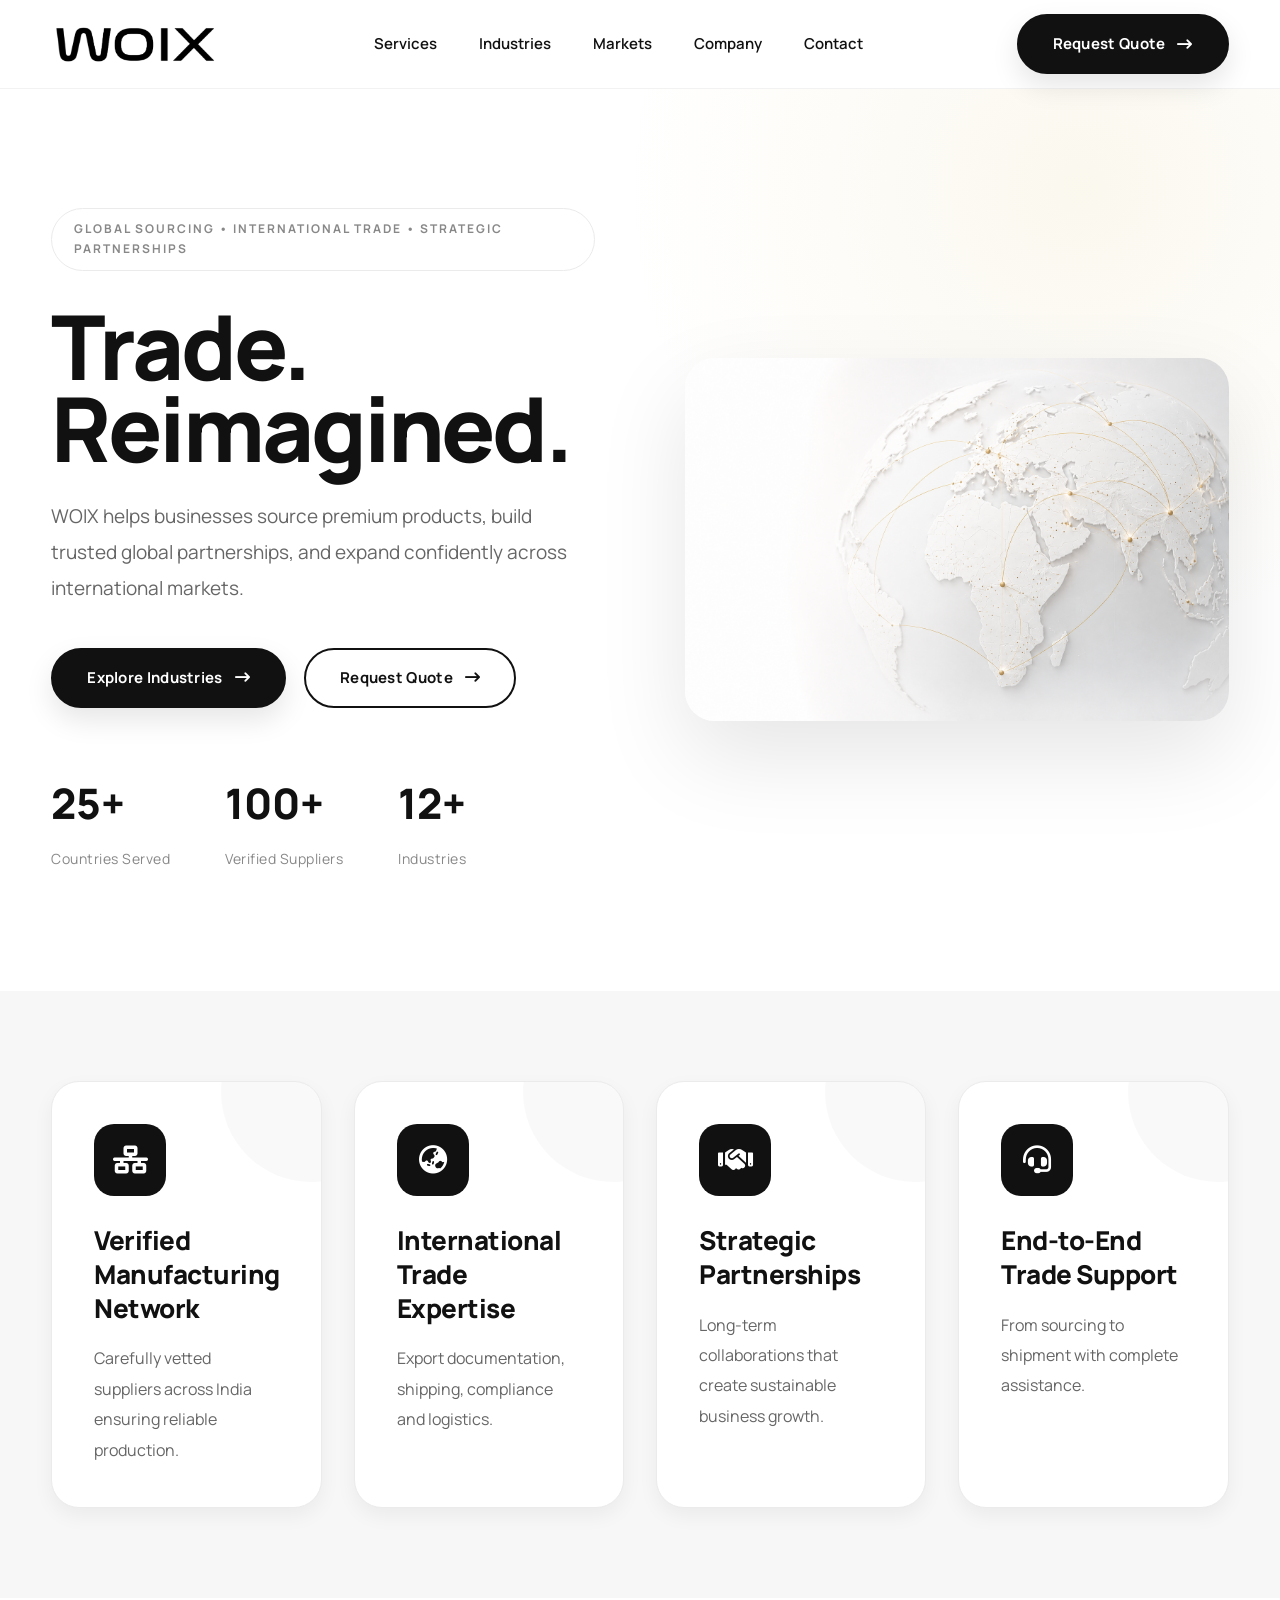
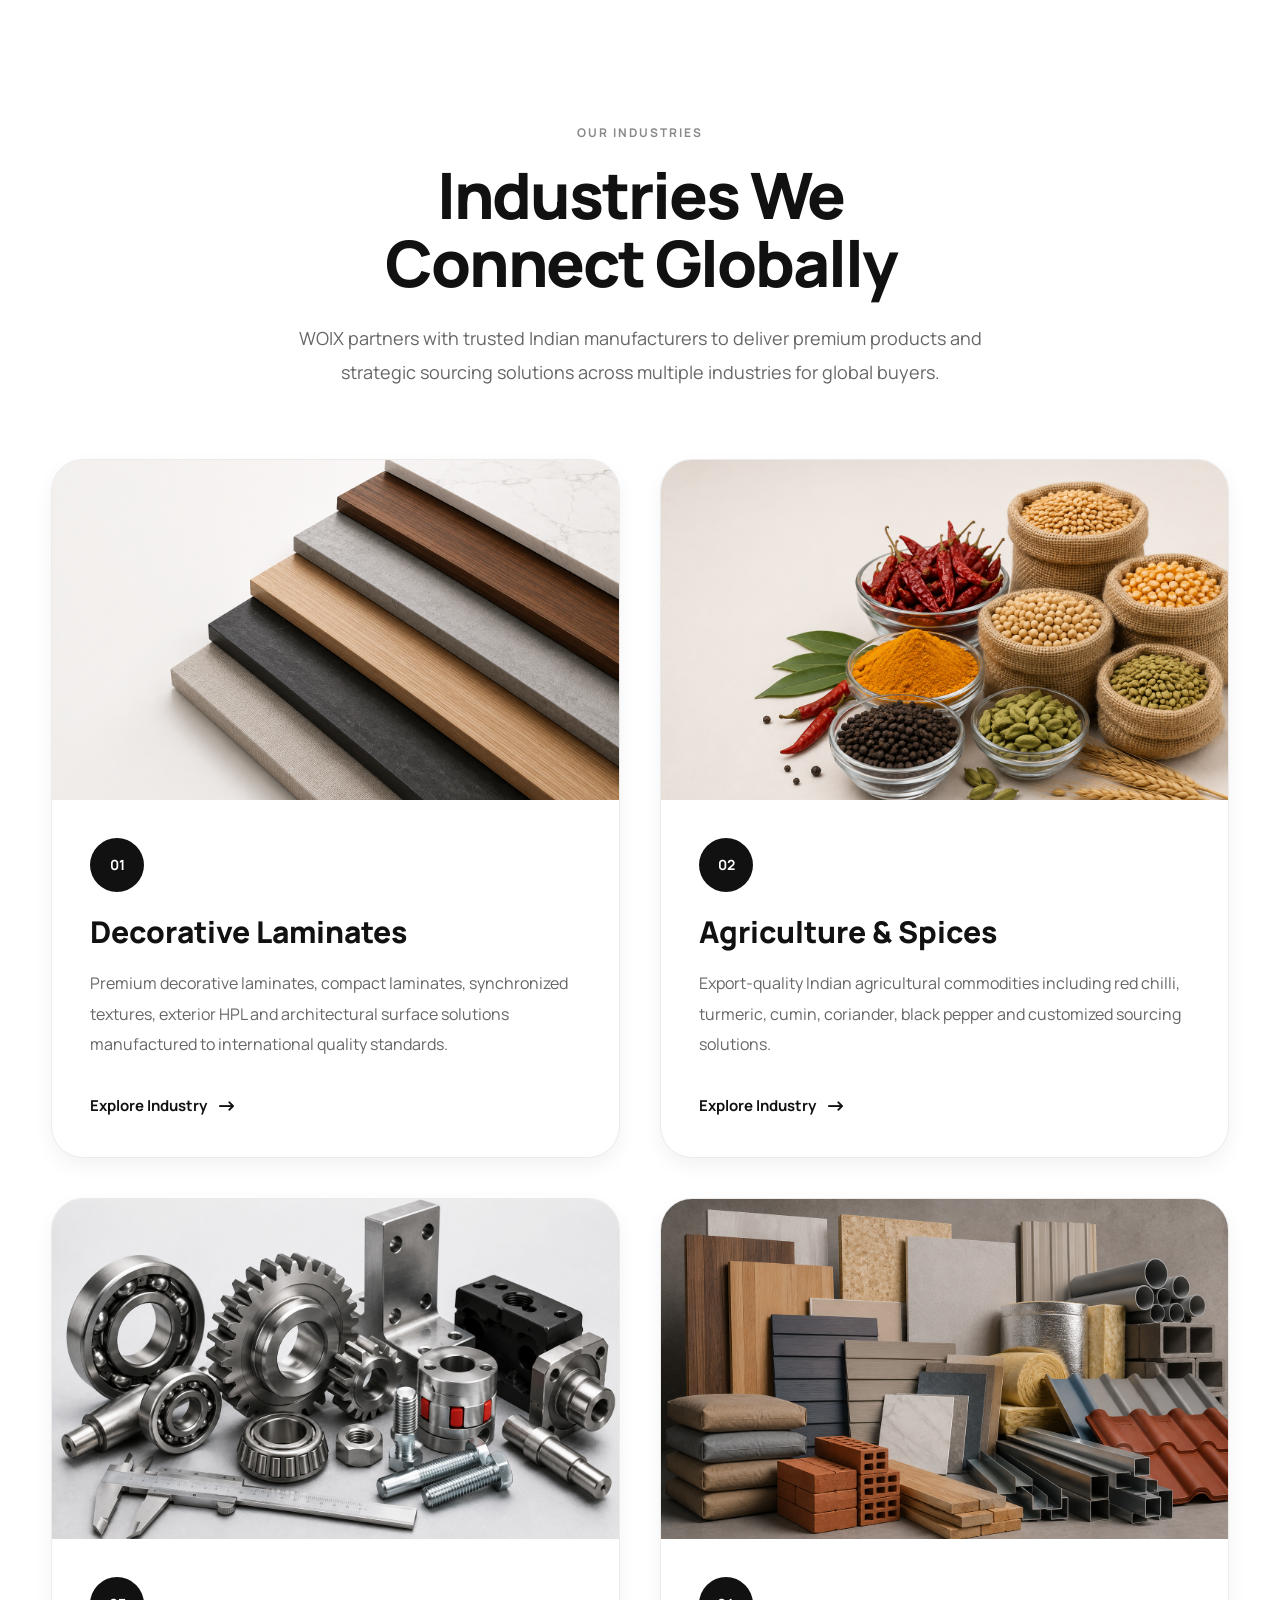
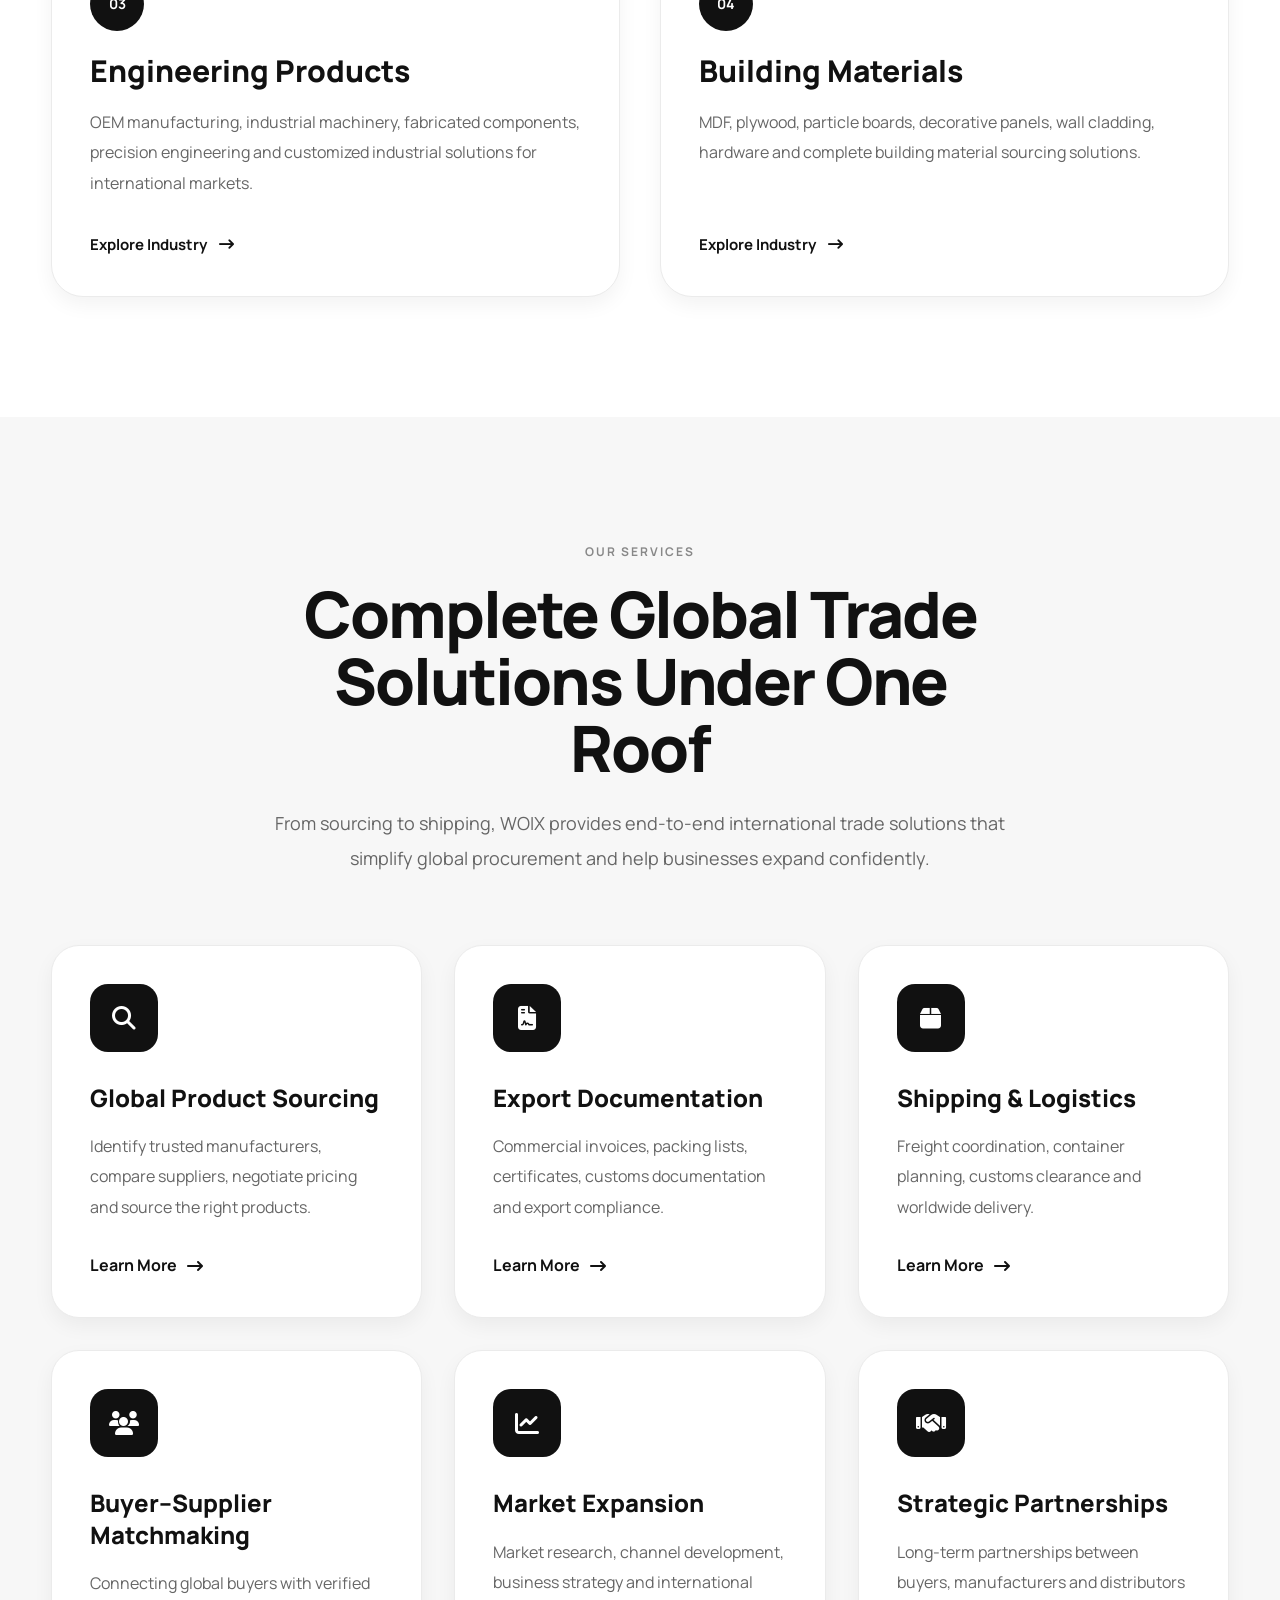
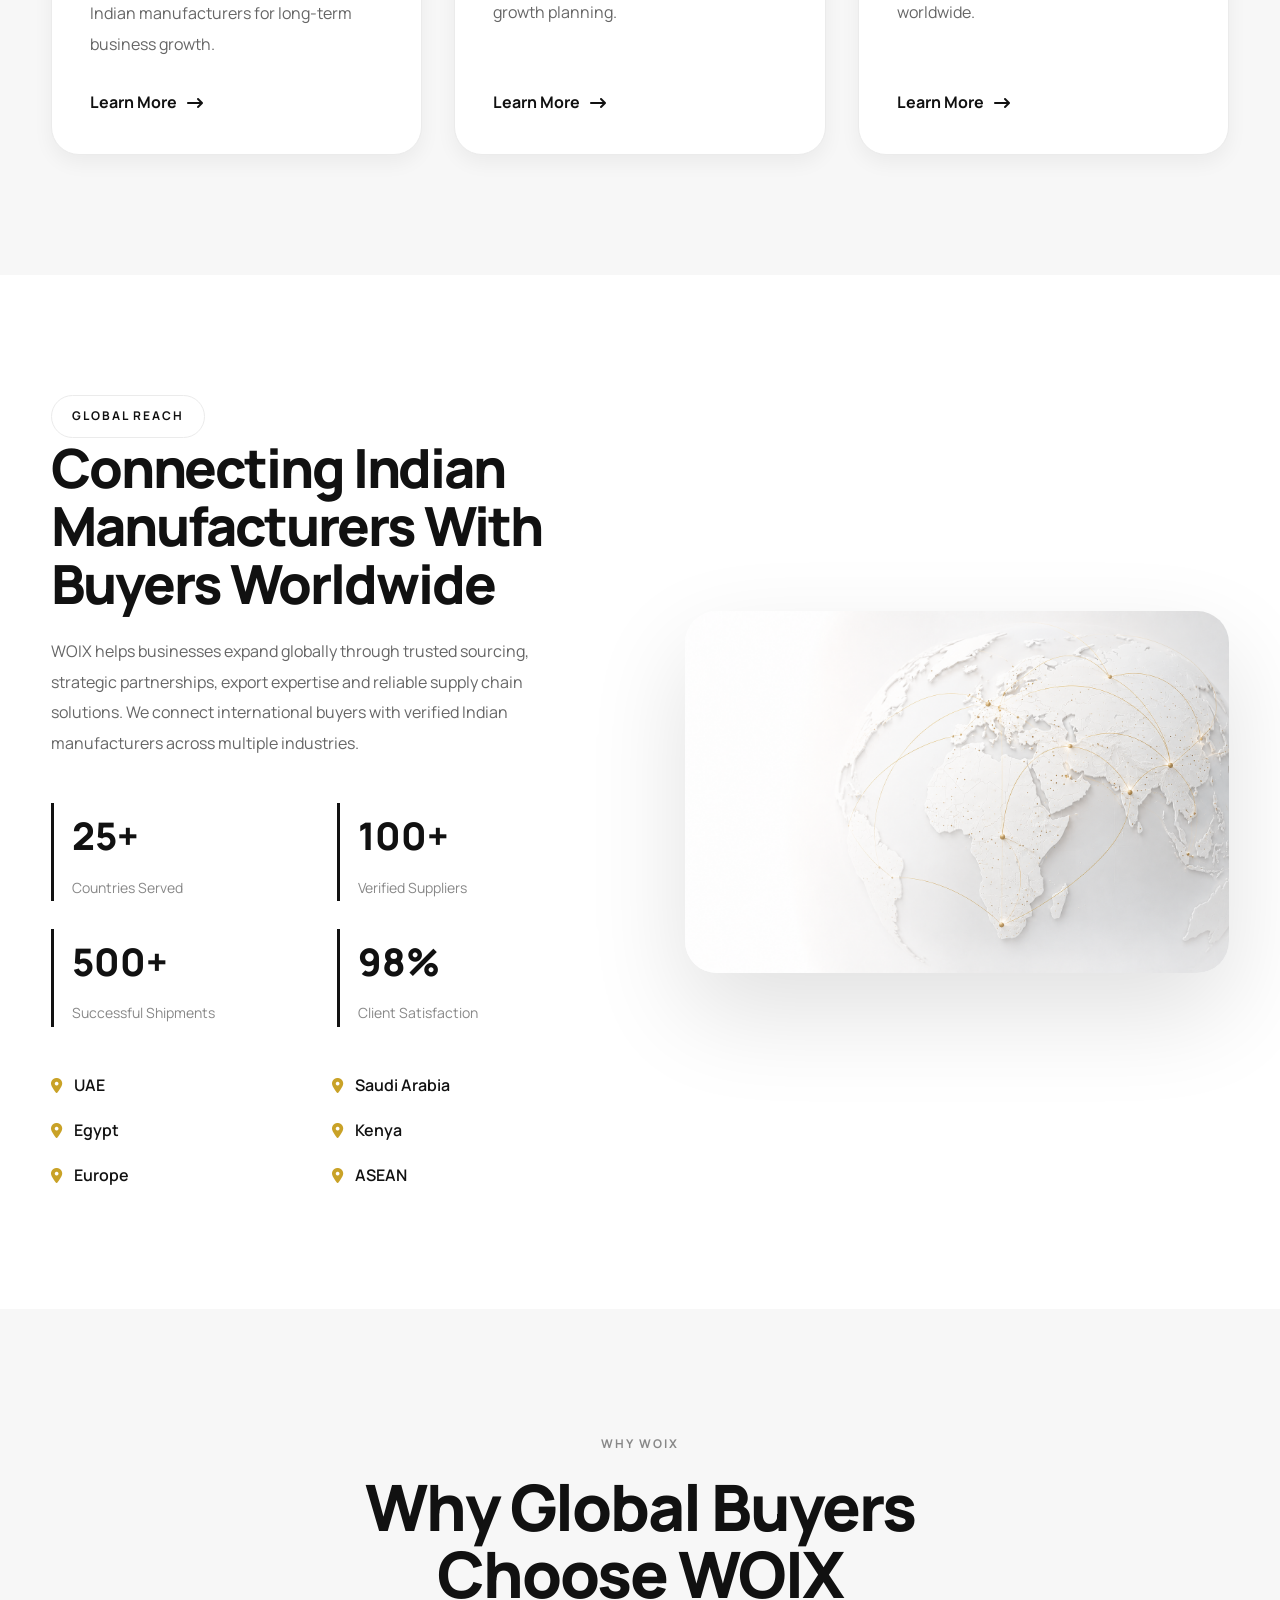
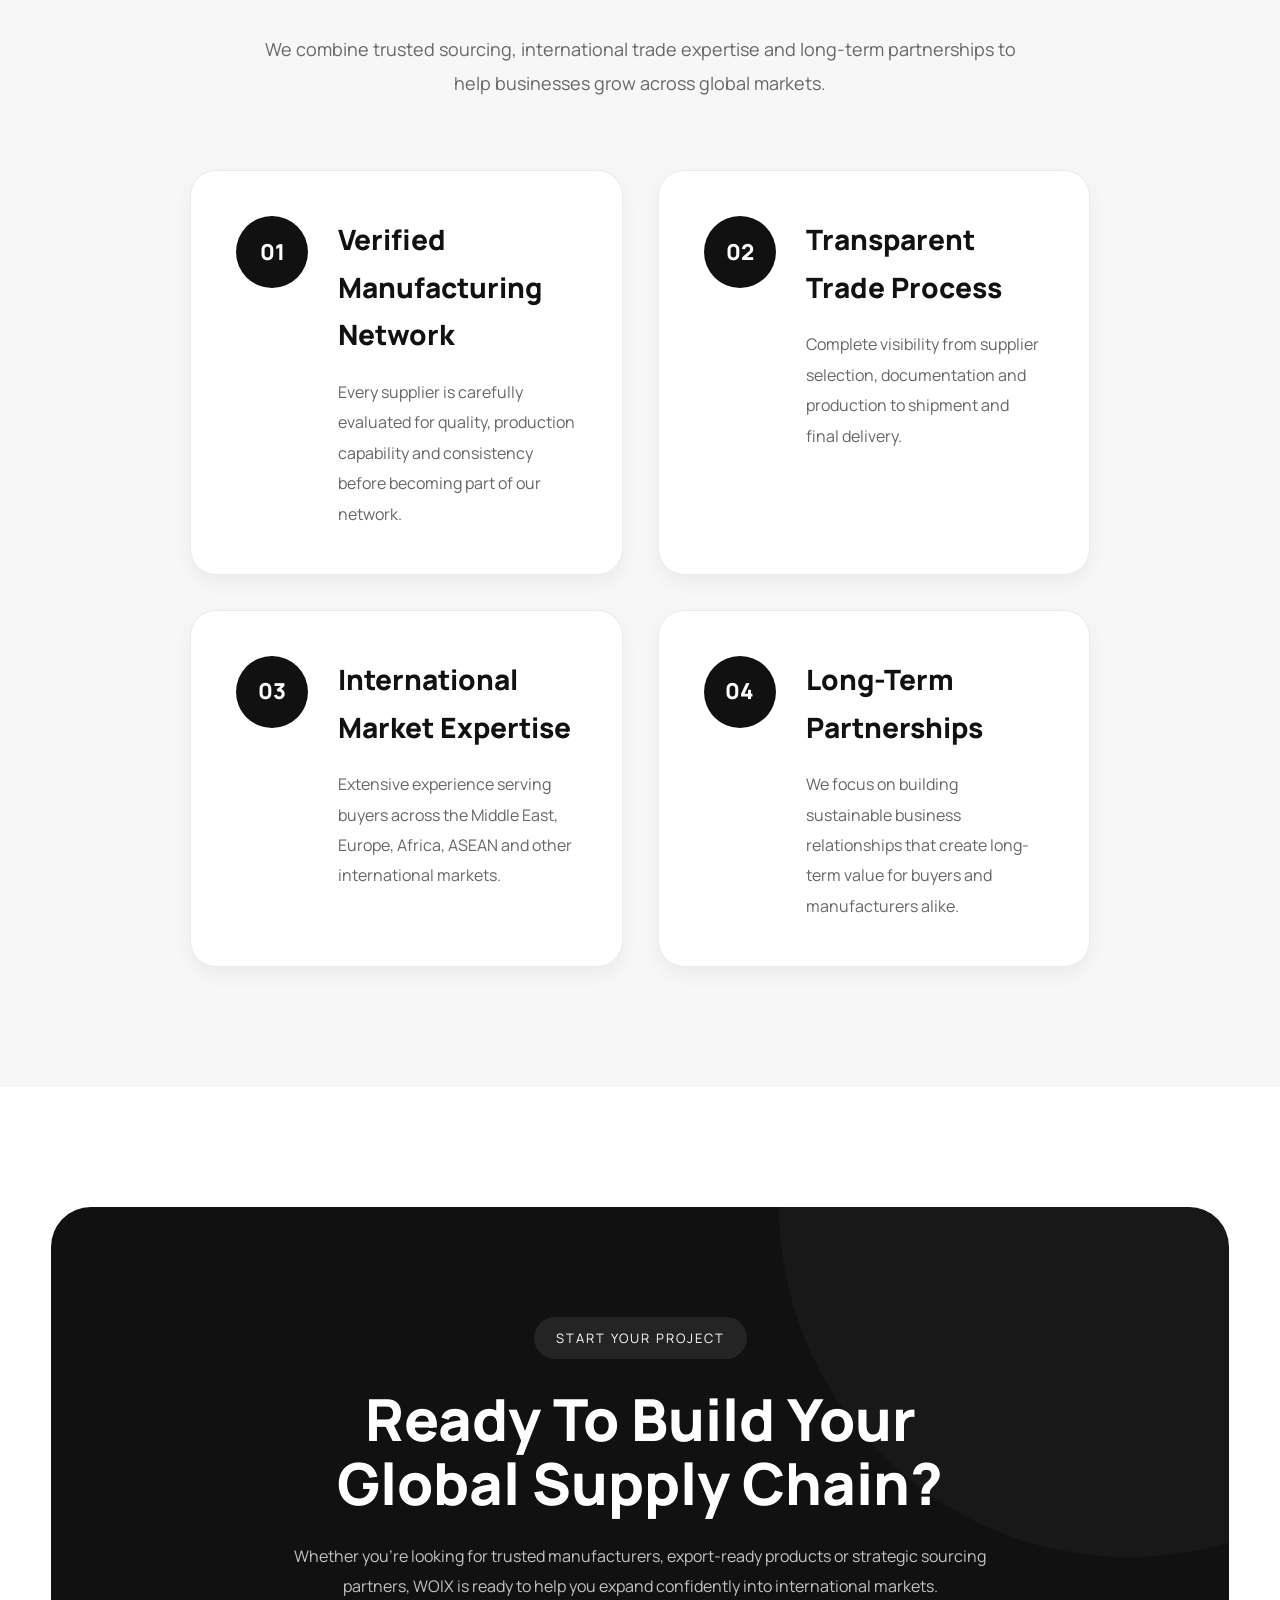
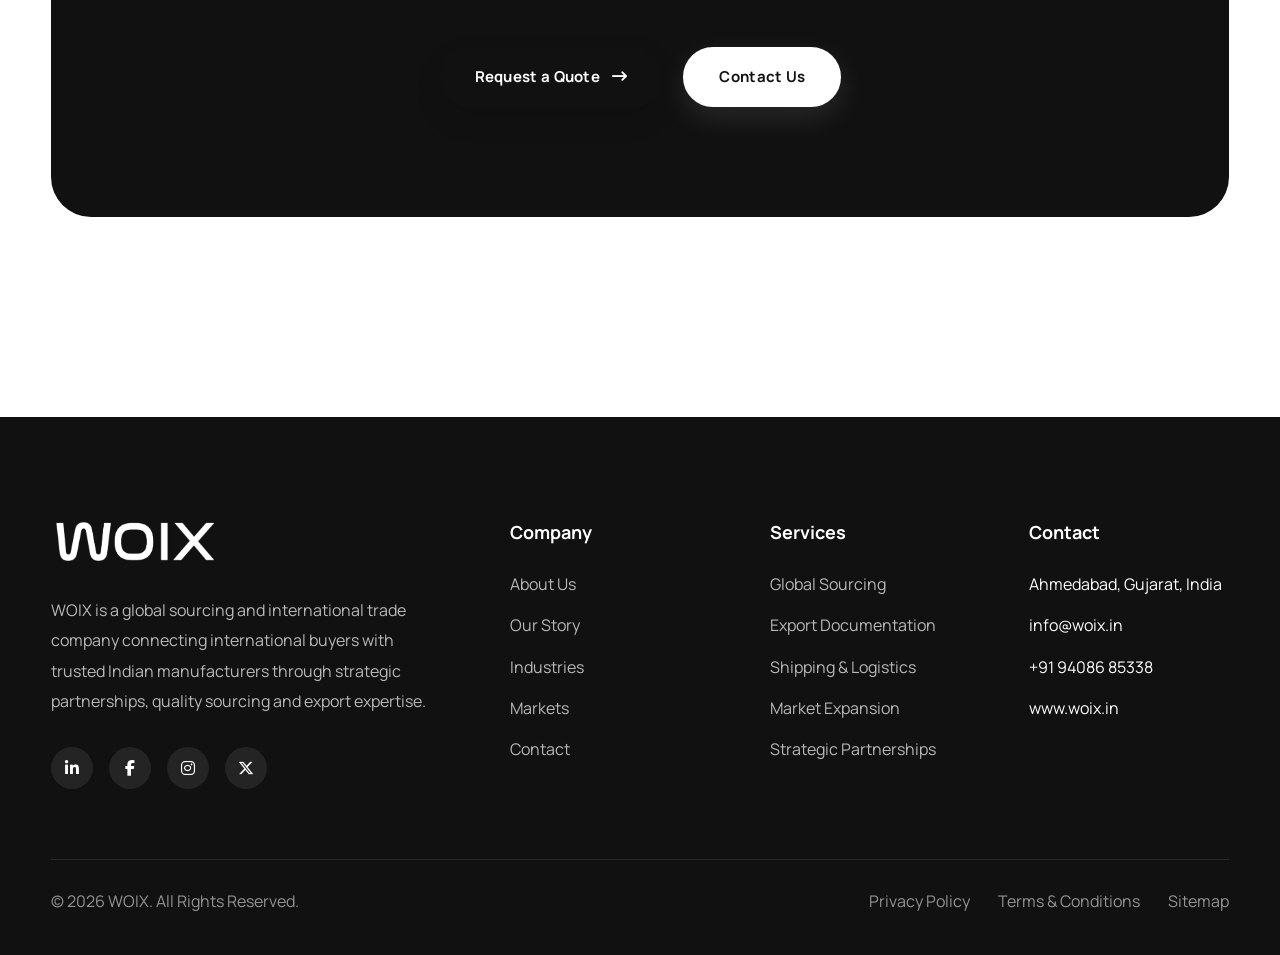
==== commit 1d83bf84: "Update print statement from 'Hello' to 'Goodbye'" ====
--- a/index.html
+++ b/index.html
@@ -1152,7 +1152,7 @@
                     </li>
 
                     <li>
-                        +91 XXXXX XXXXX
+                        +91 94086 85338
                     </li>
 
                     <li>
@@ -1309,4 +1309,4 @@
 
 </body>
 
-</html>+</html>
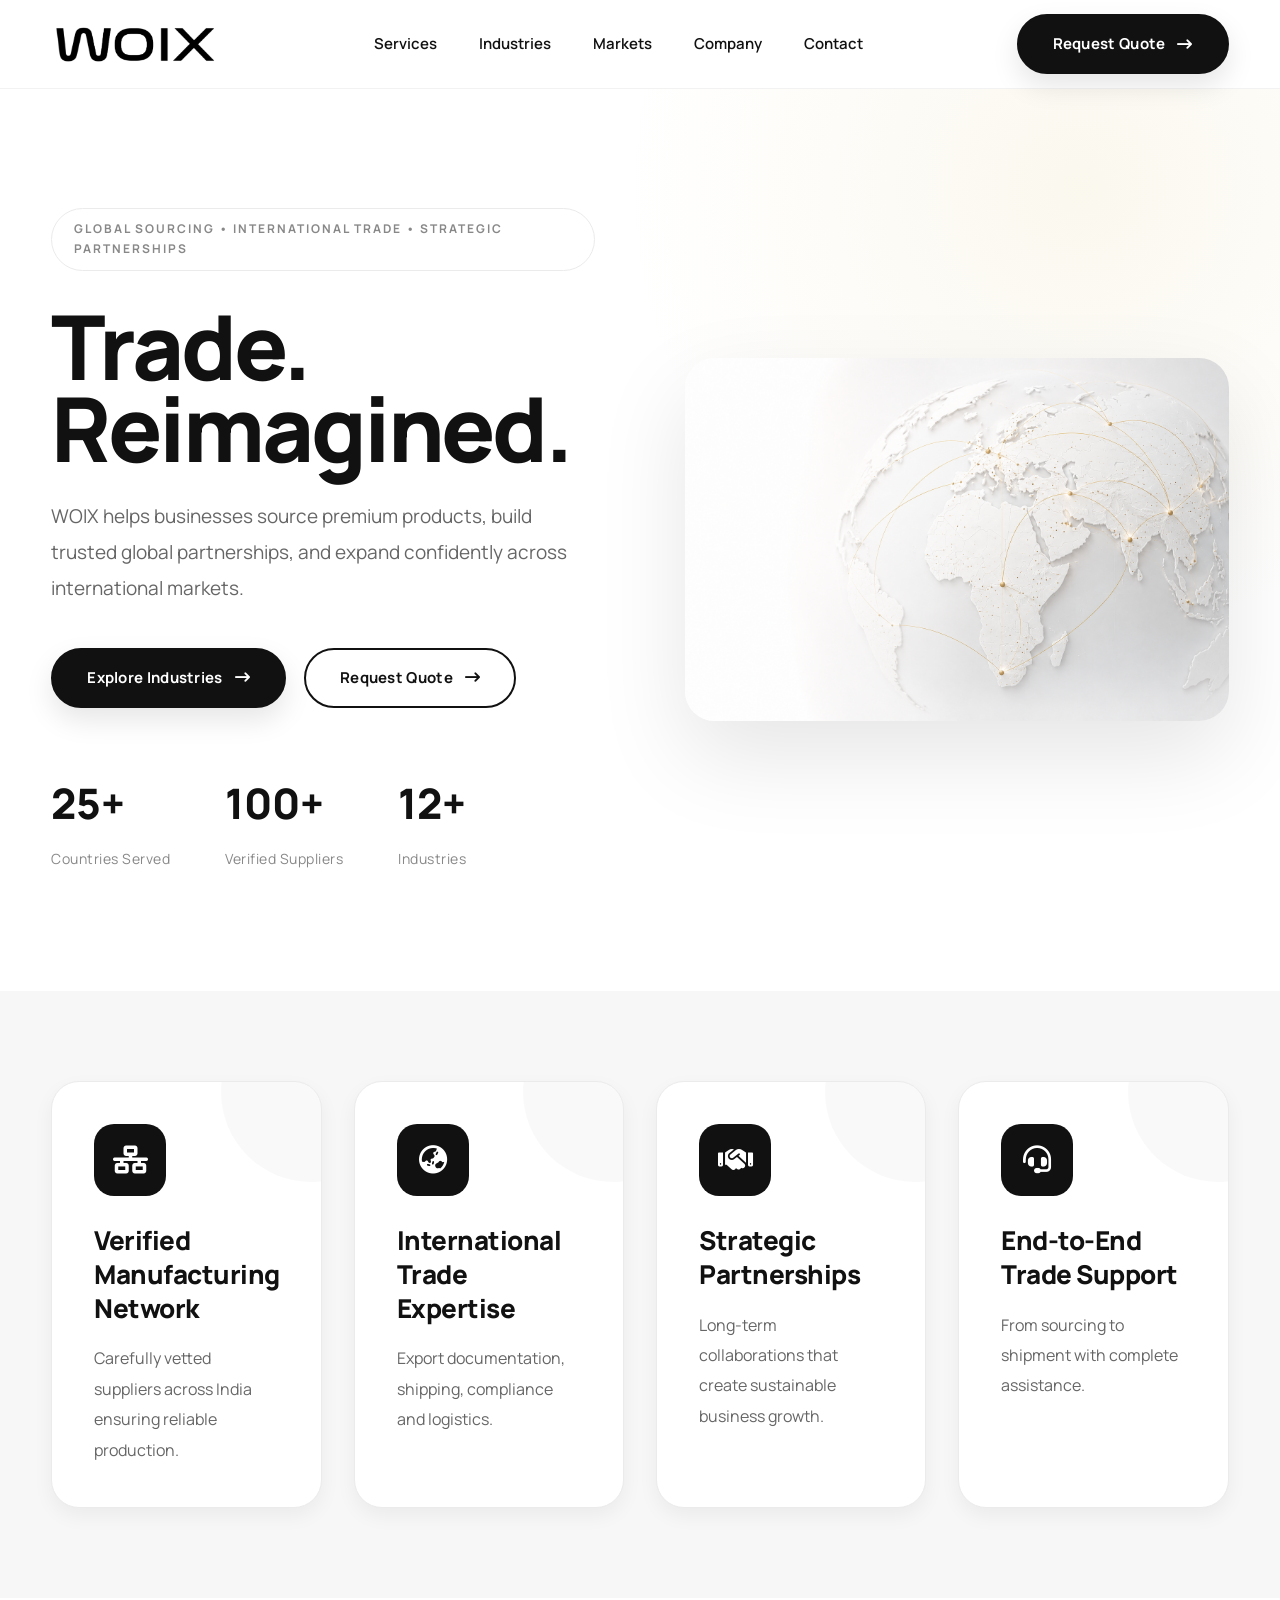
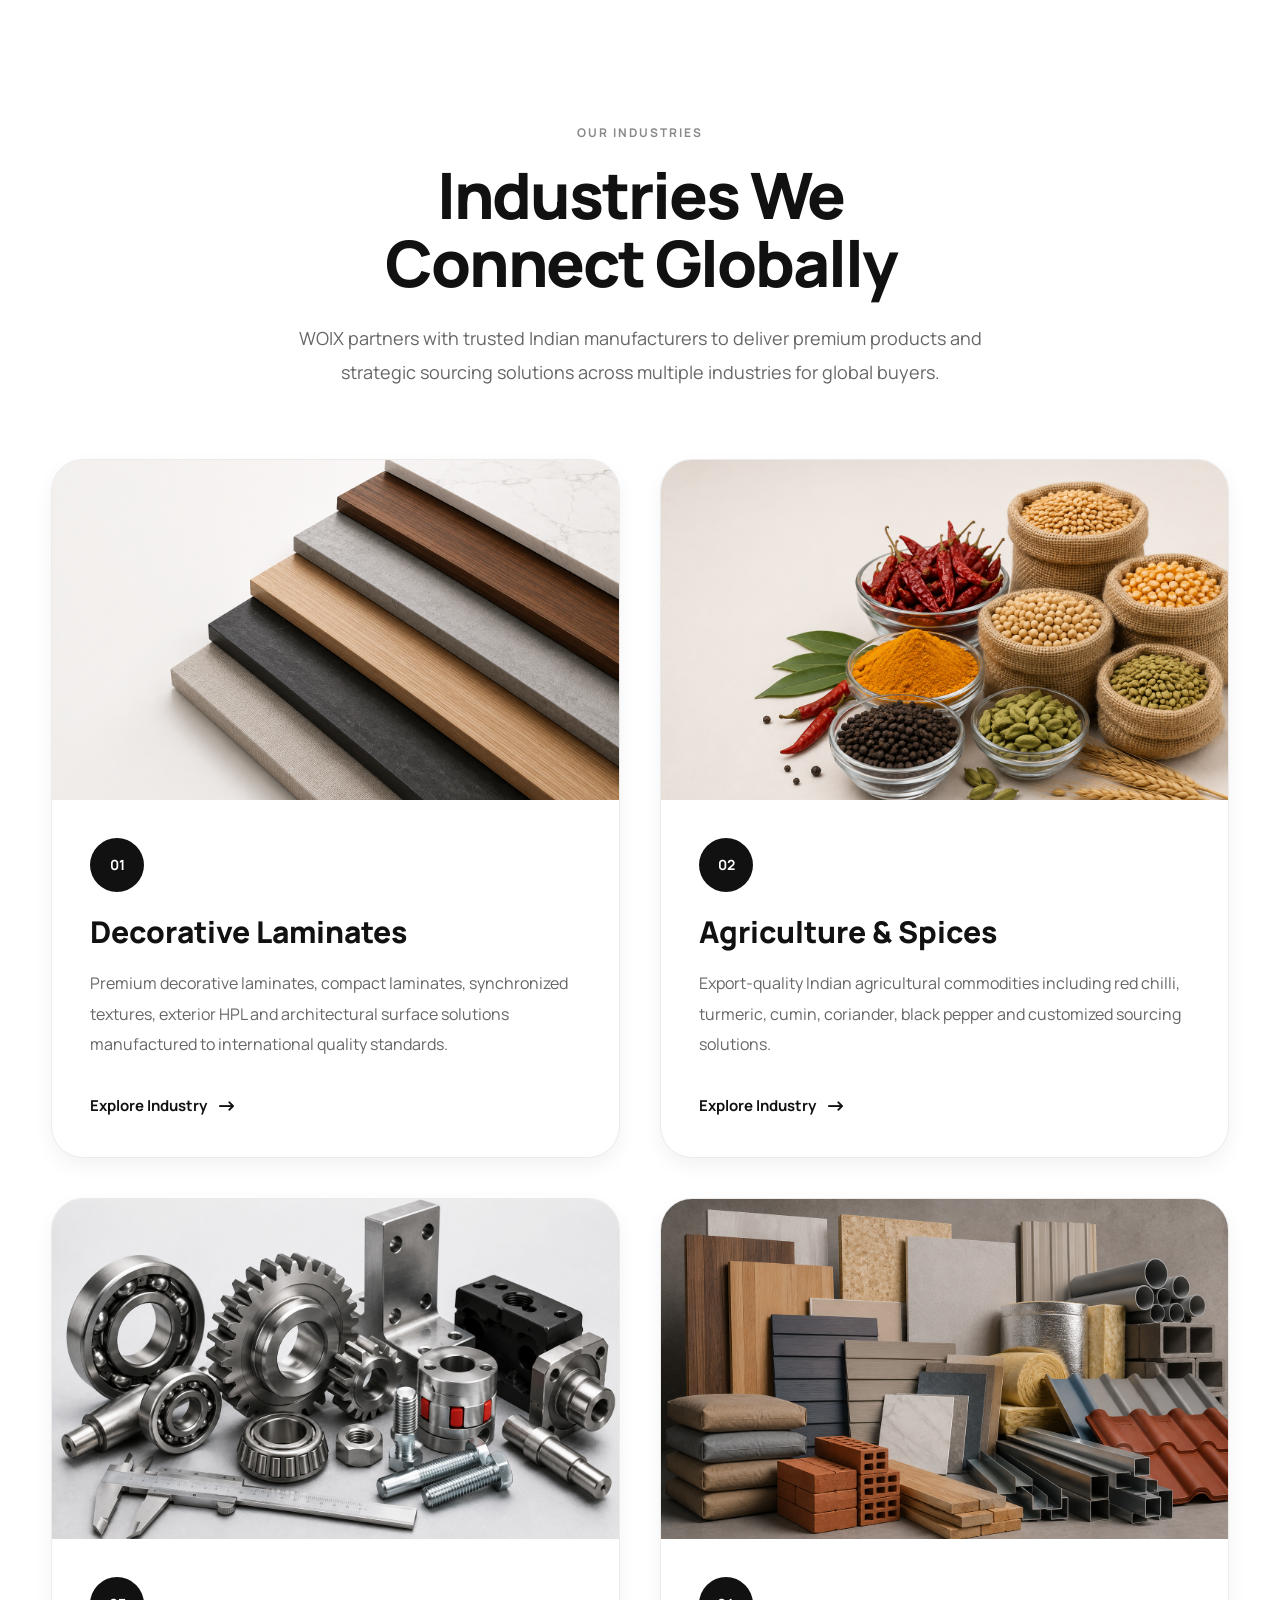
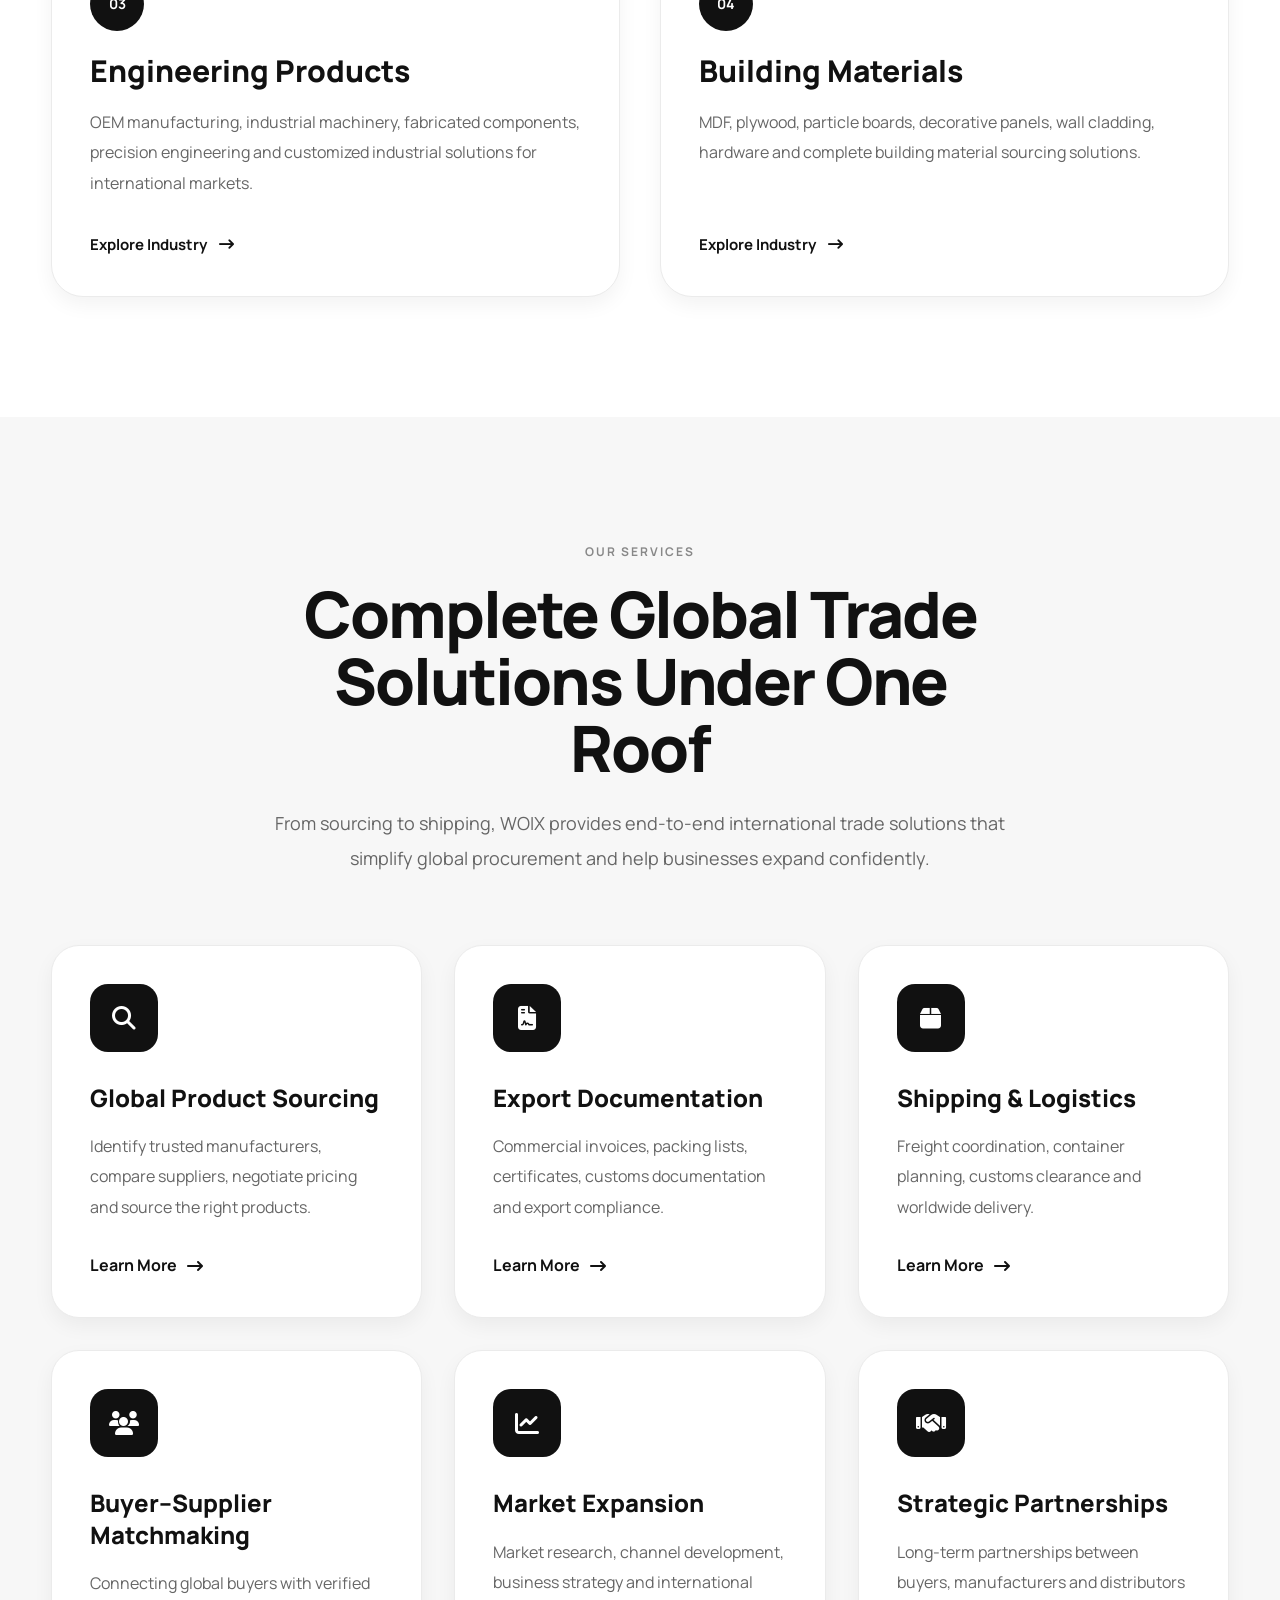
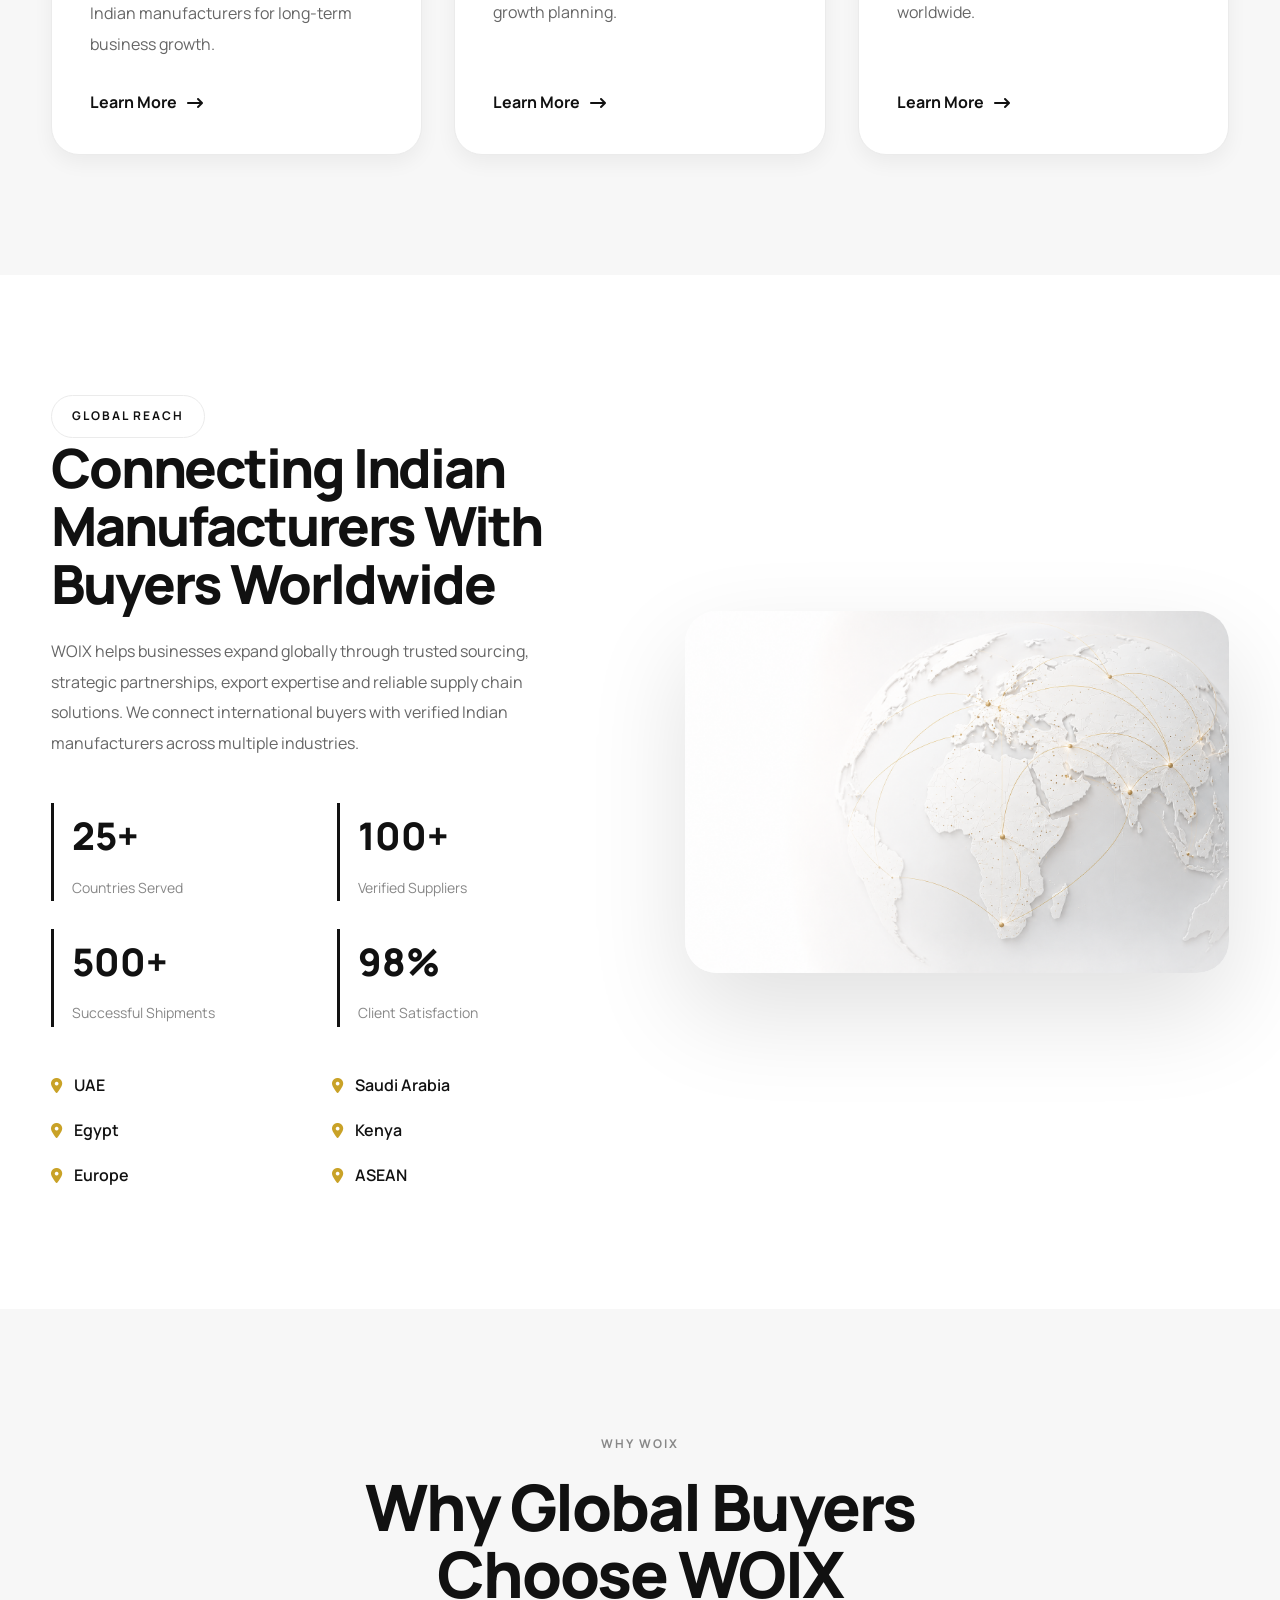
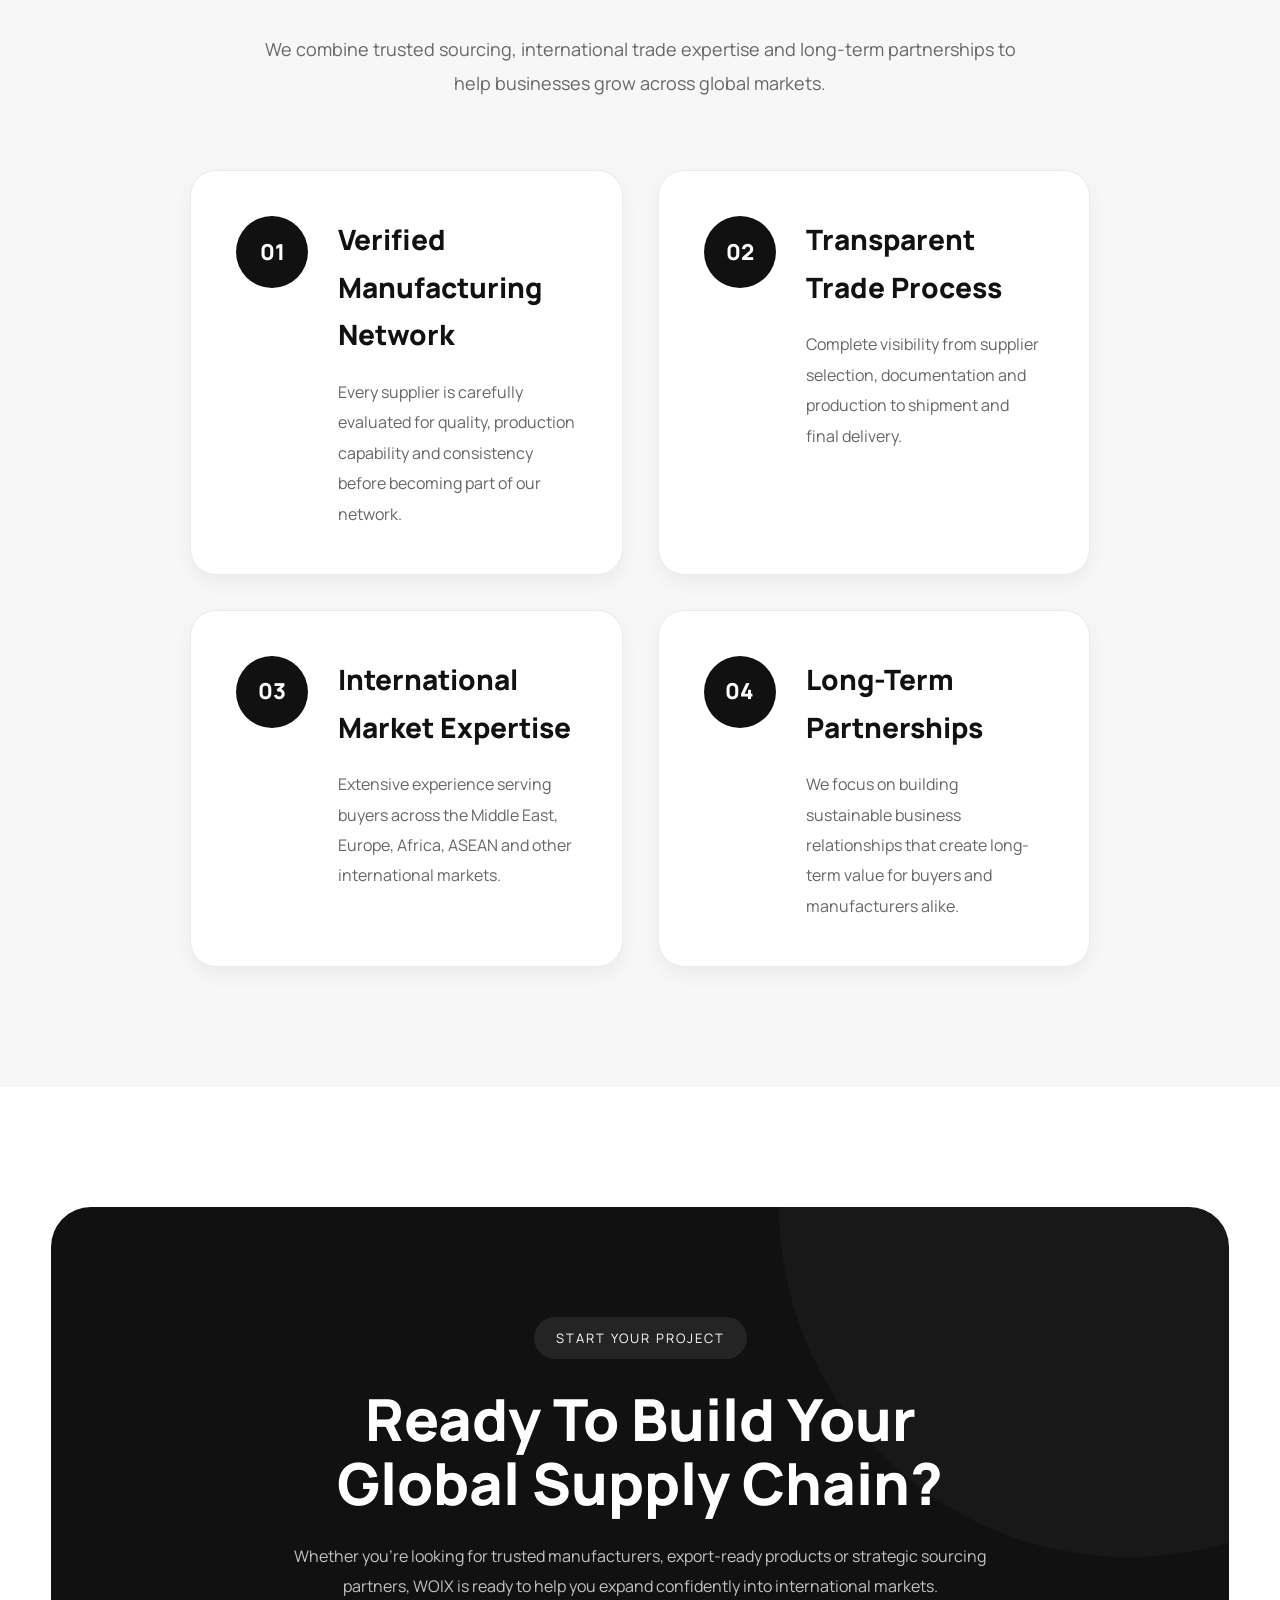
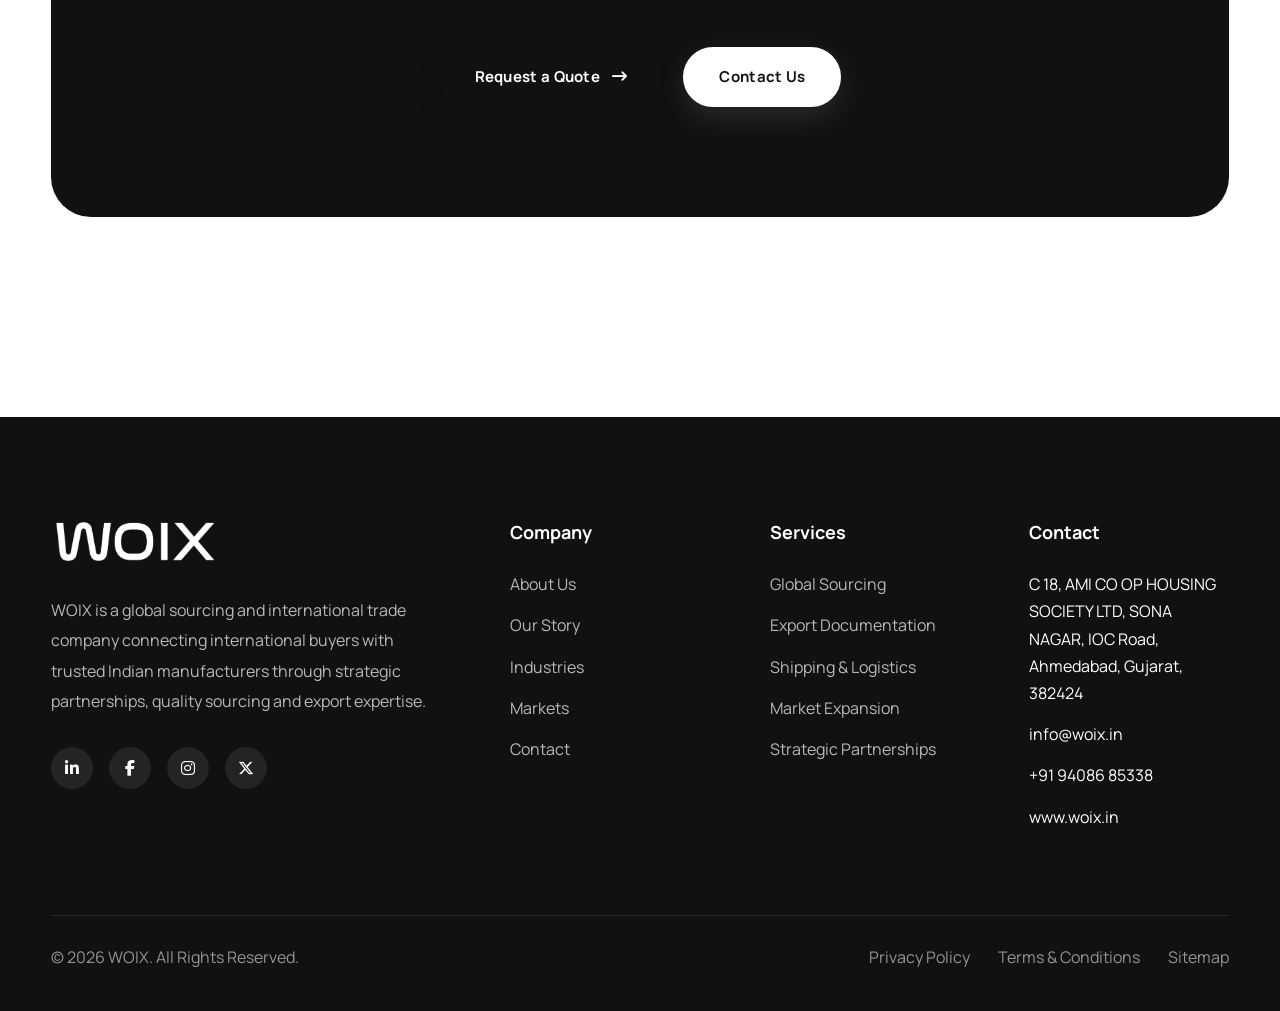
==== commit 3fd5983c: "address updated" ====
--- a/index.html
+++ b/index.html
@@ -1144,7 +1144,8 @@
                 <ul>
 
                     <li>
-                        Ahmedabad, Gujarat, India
+                        C 18, AMI CO OP HOUSING SOCIETY LTD,
+                        SONA NAGAR, IOC Road, Ahmedabad, Gujarat, 382424
                     </li>
 
                     <li>
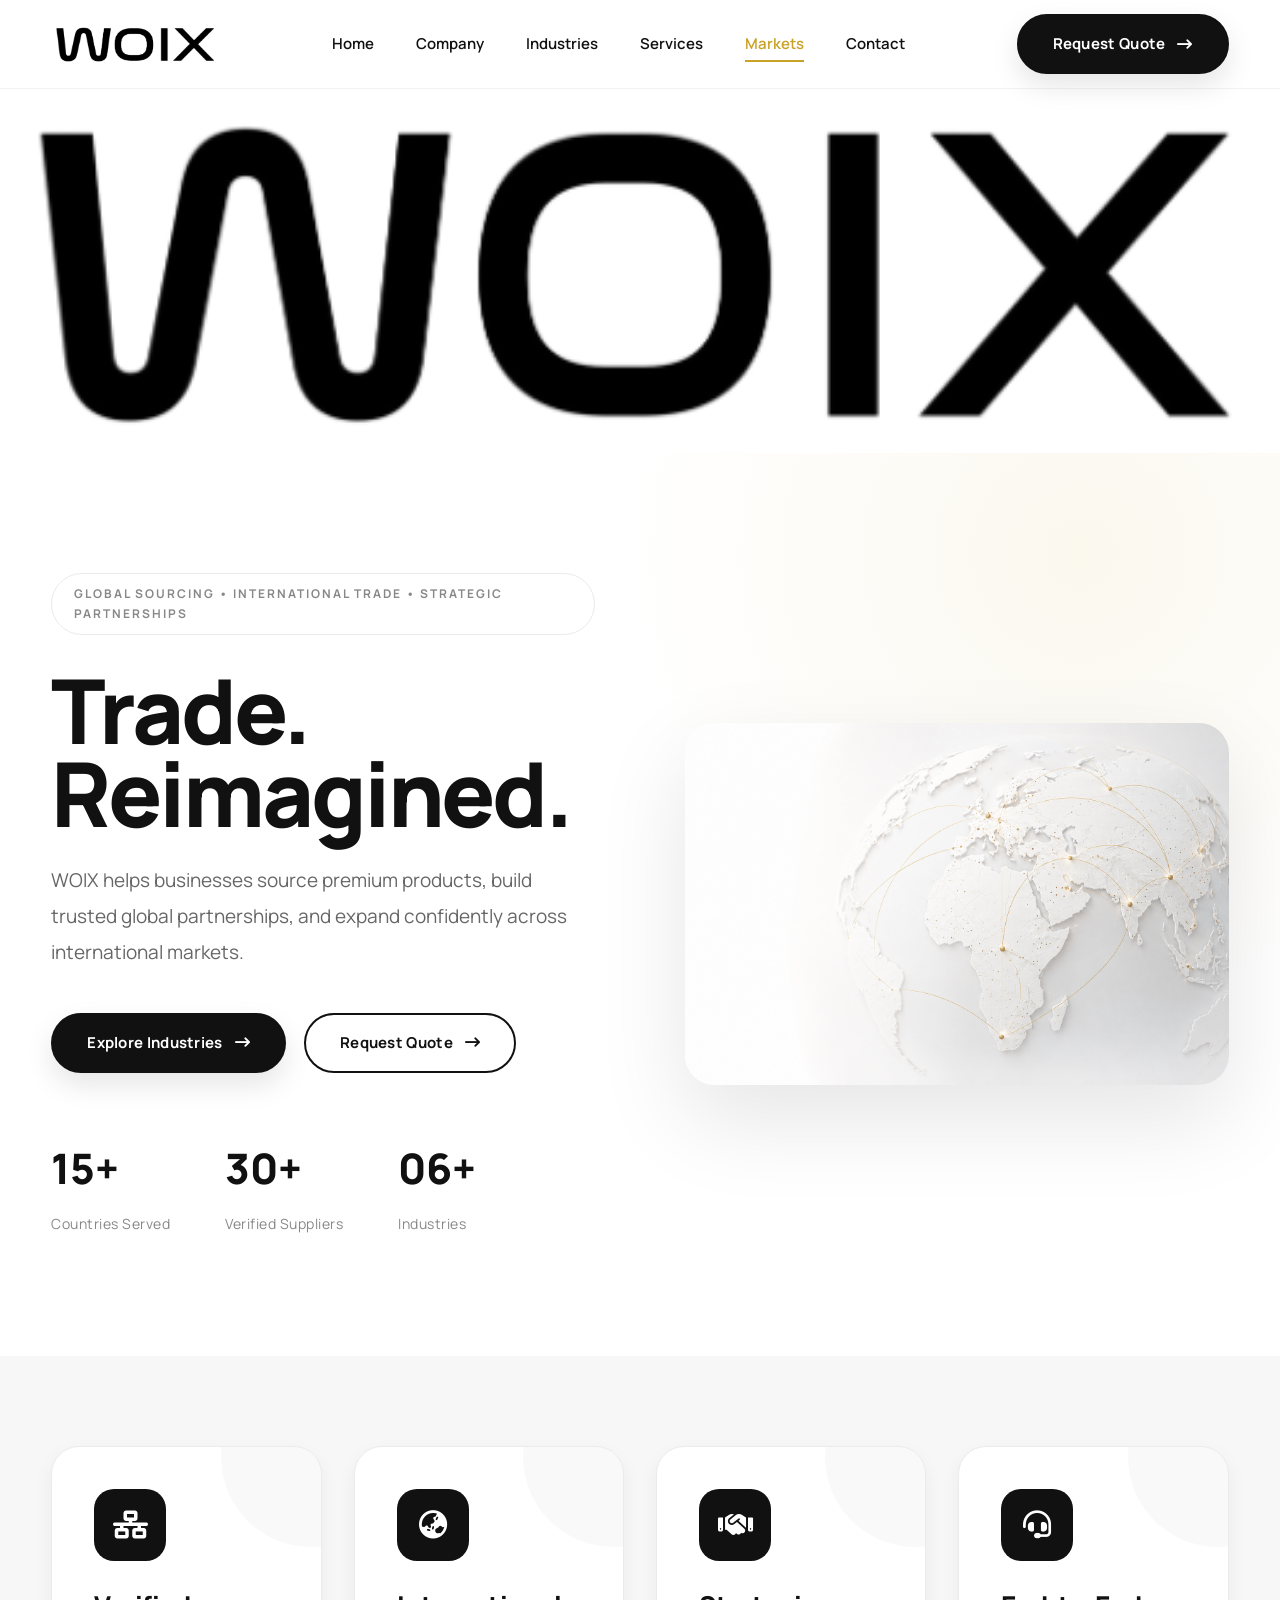
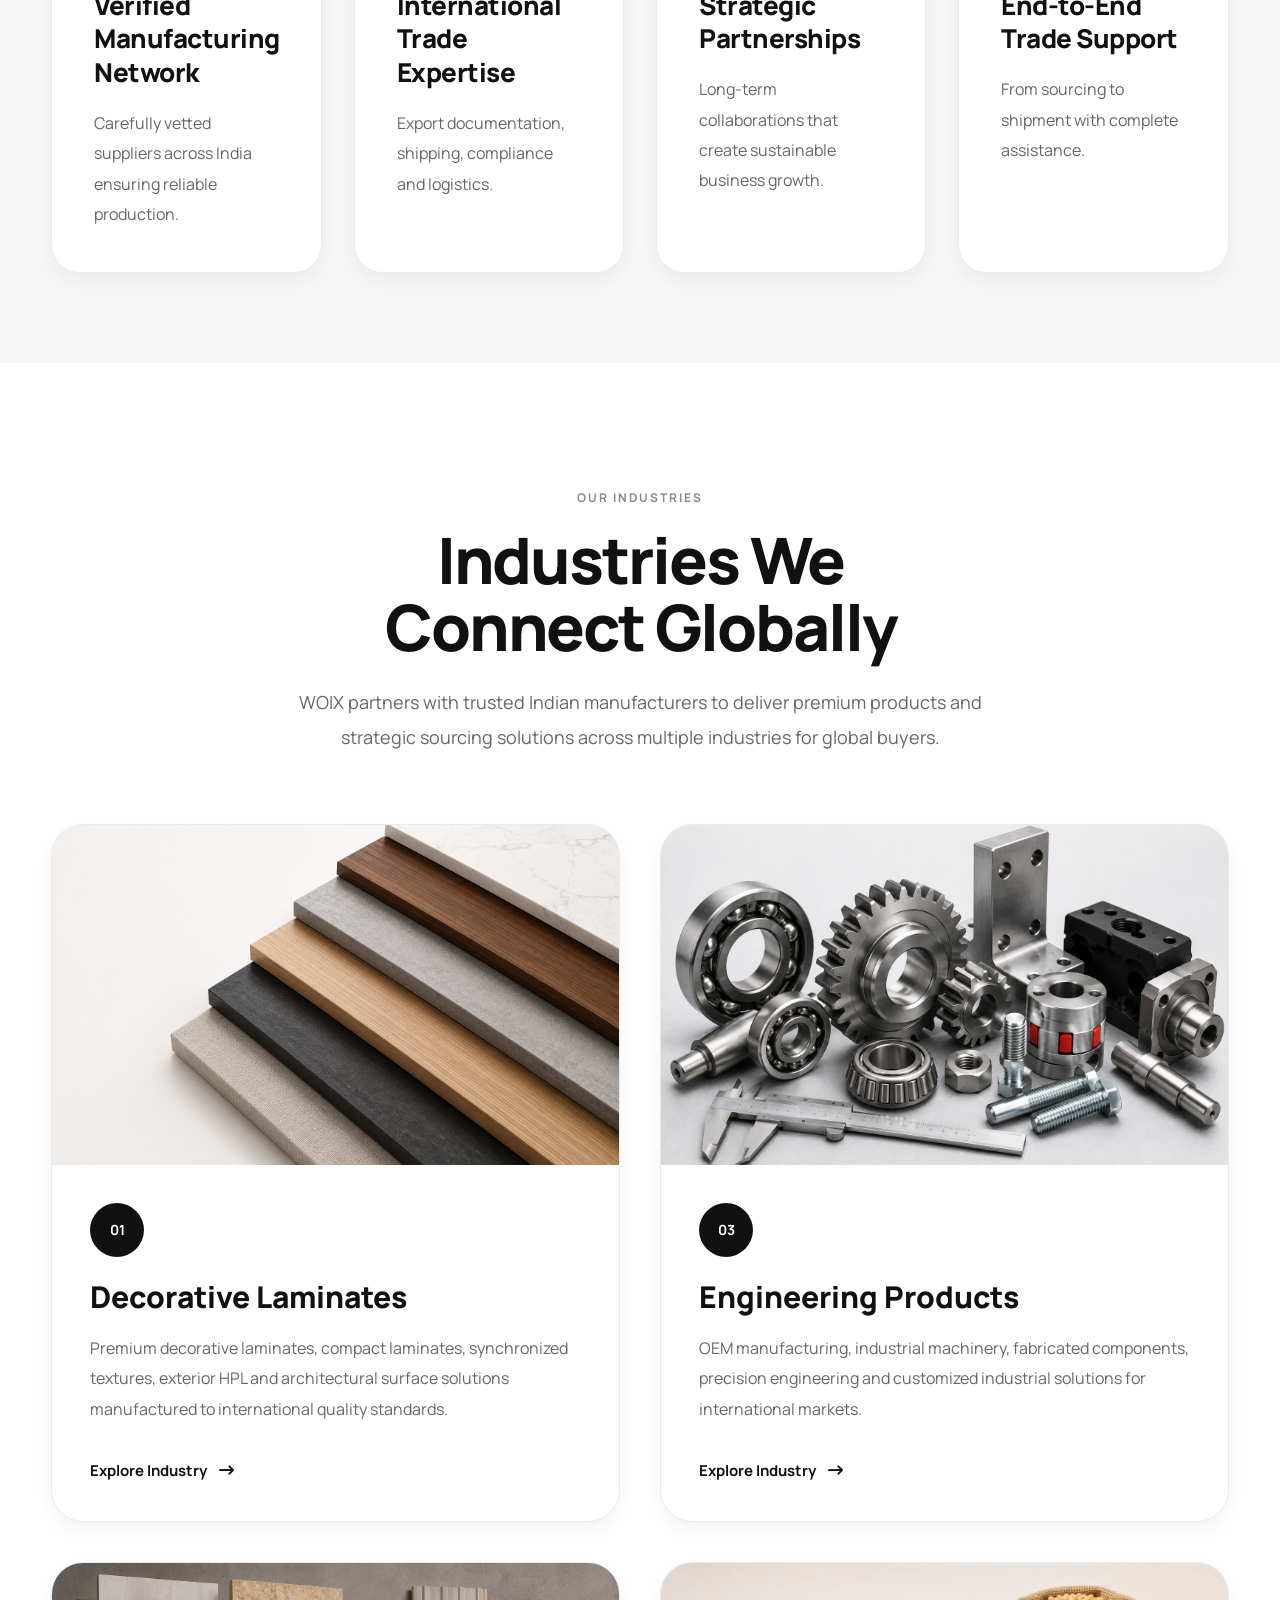
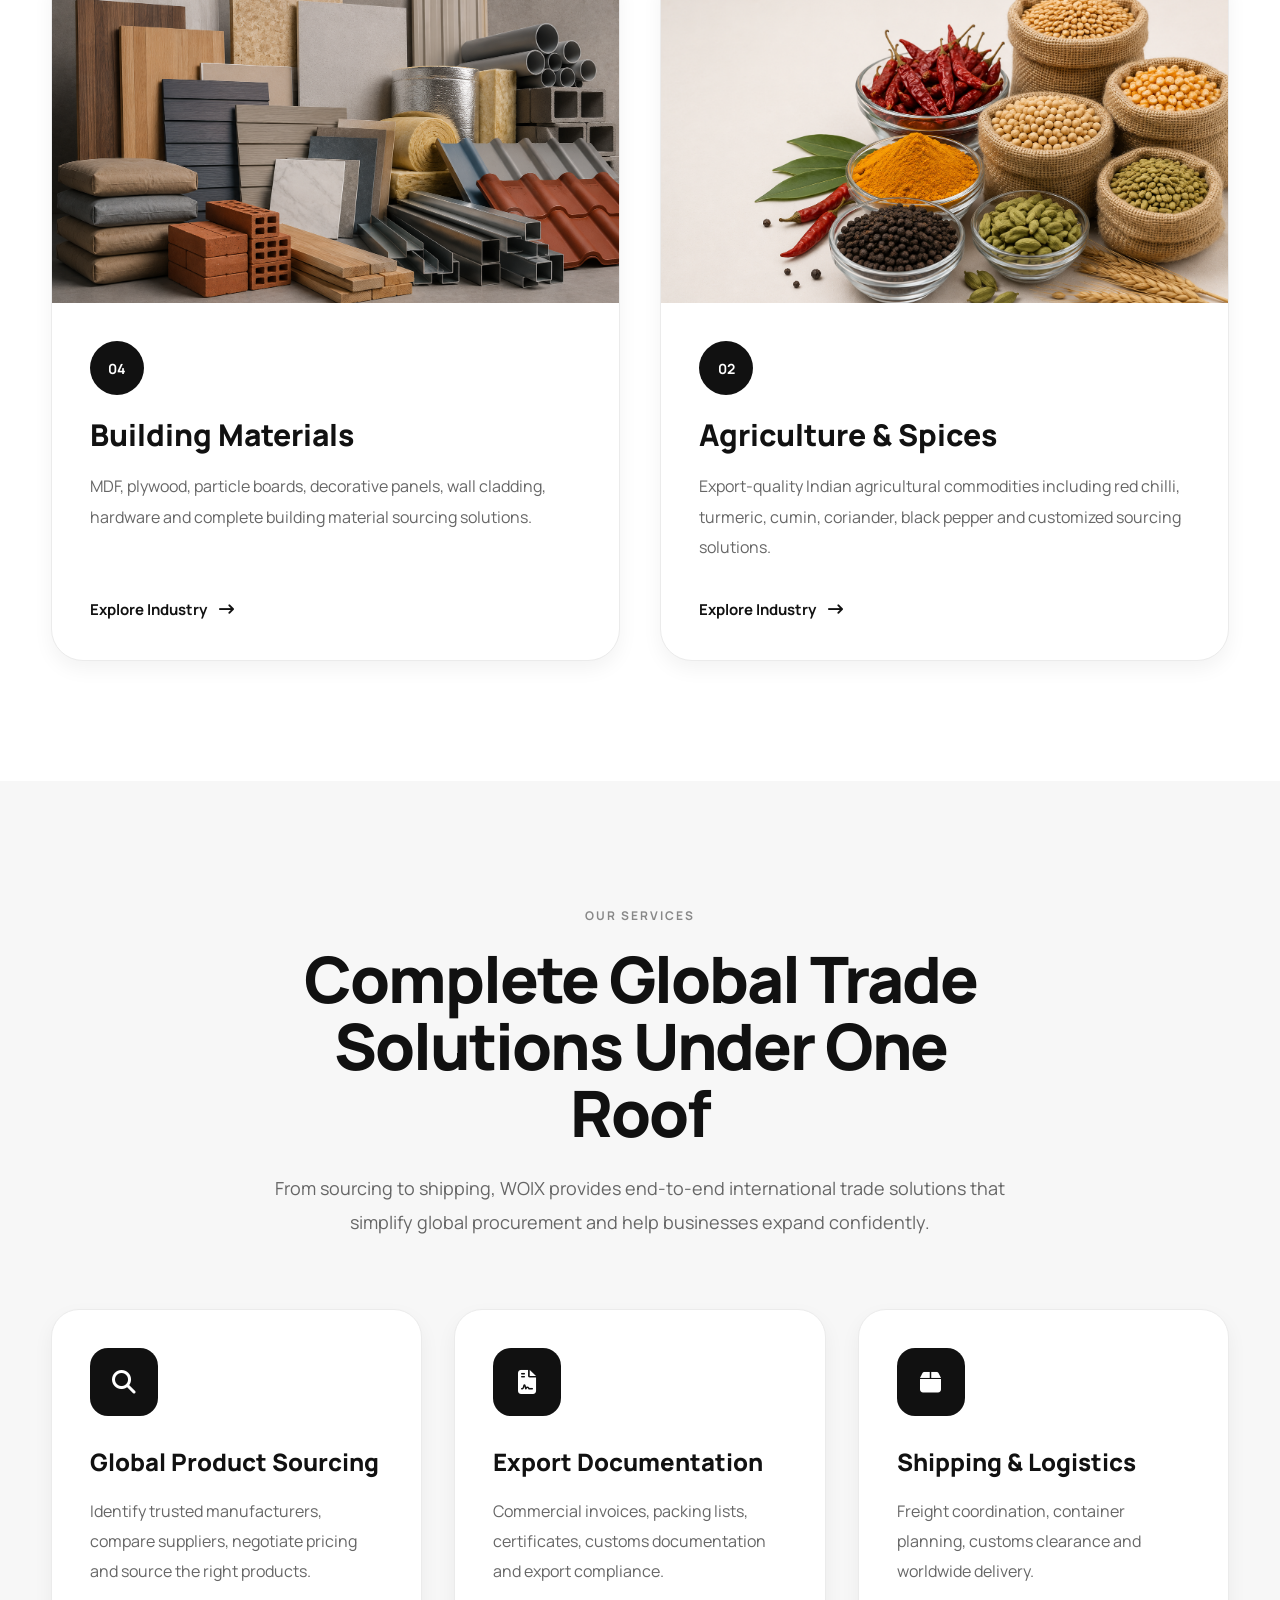
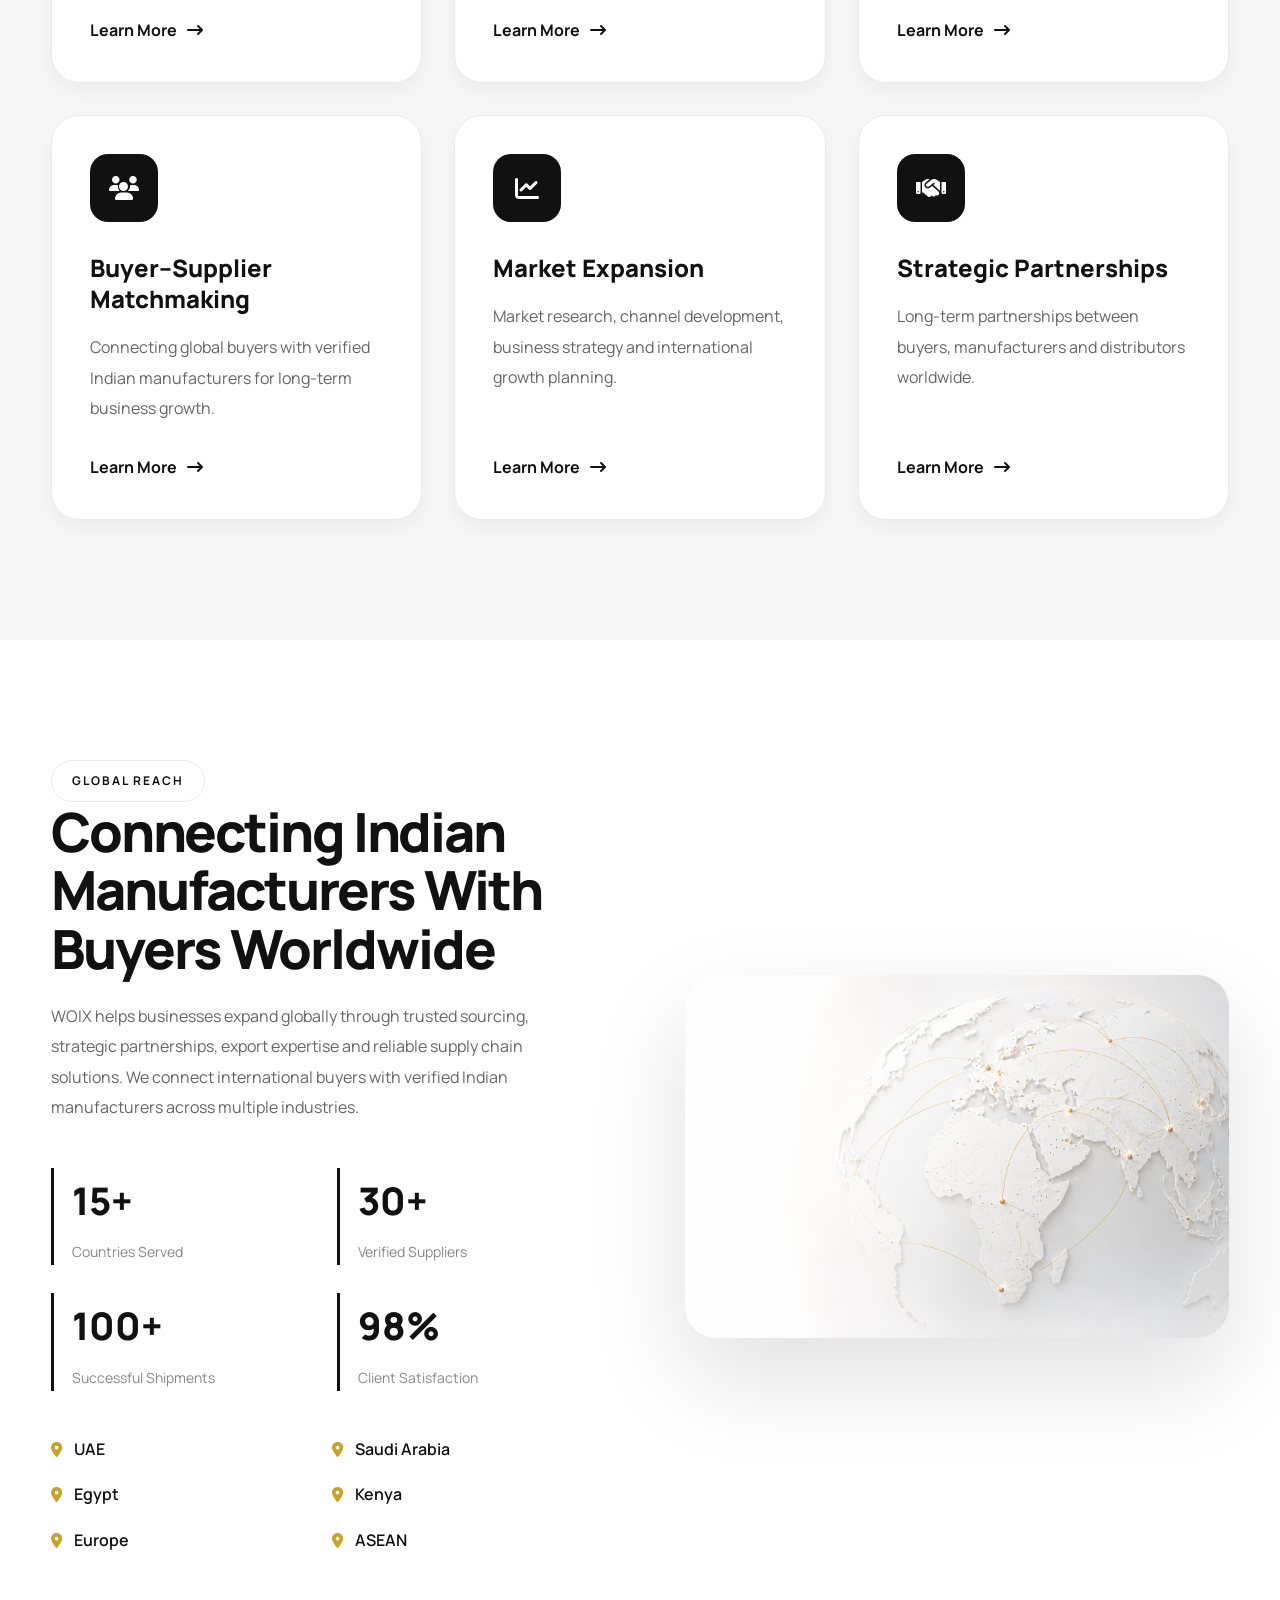
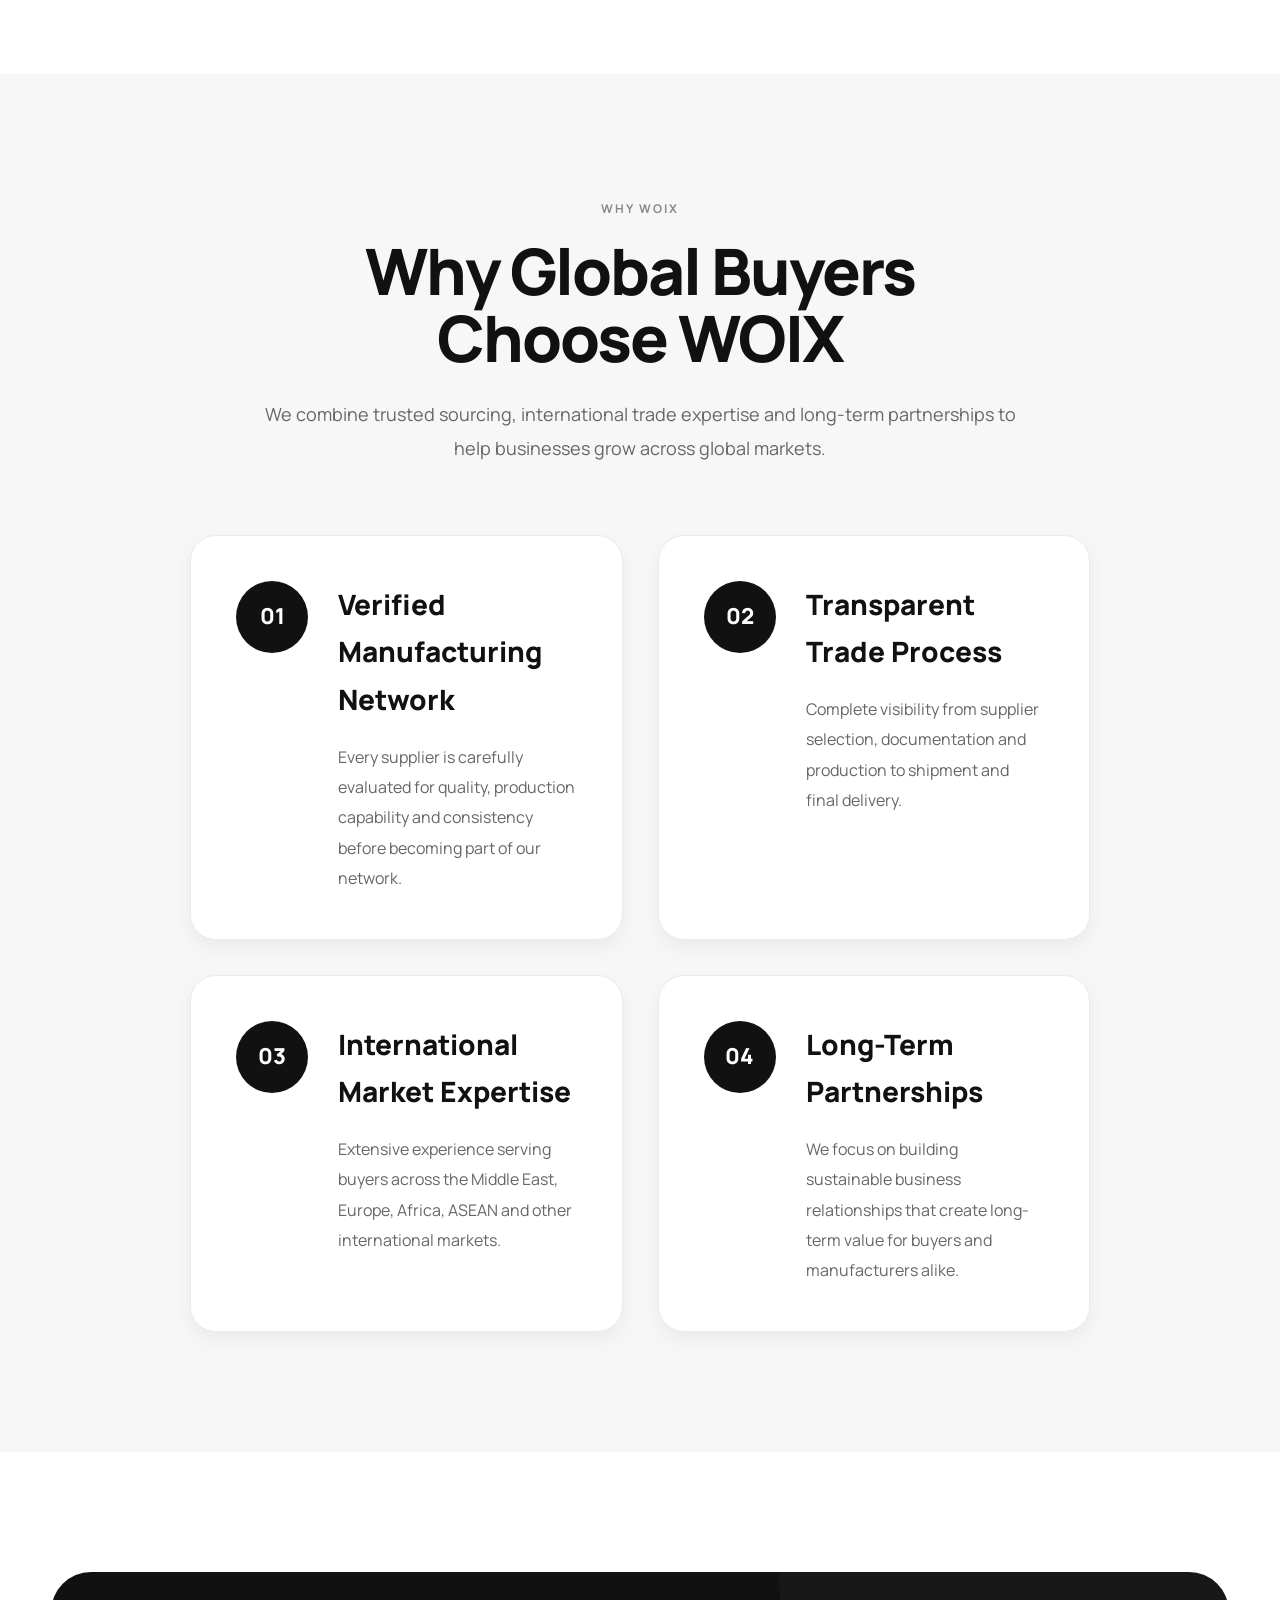
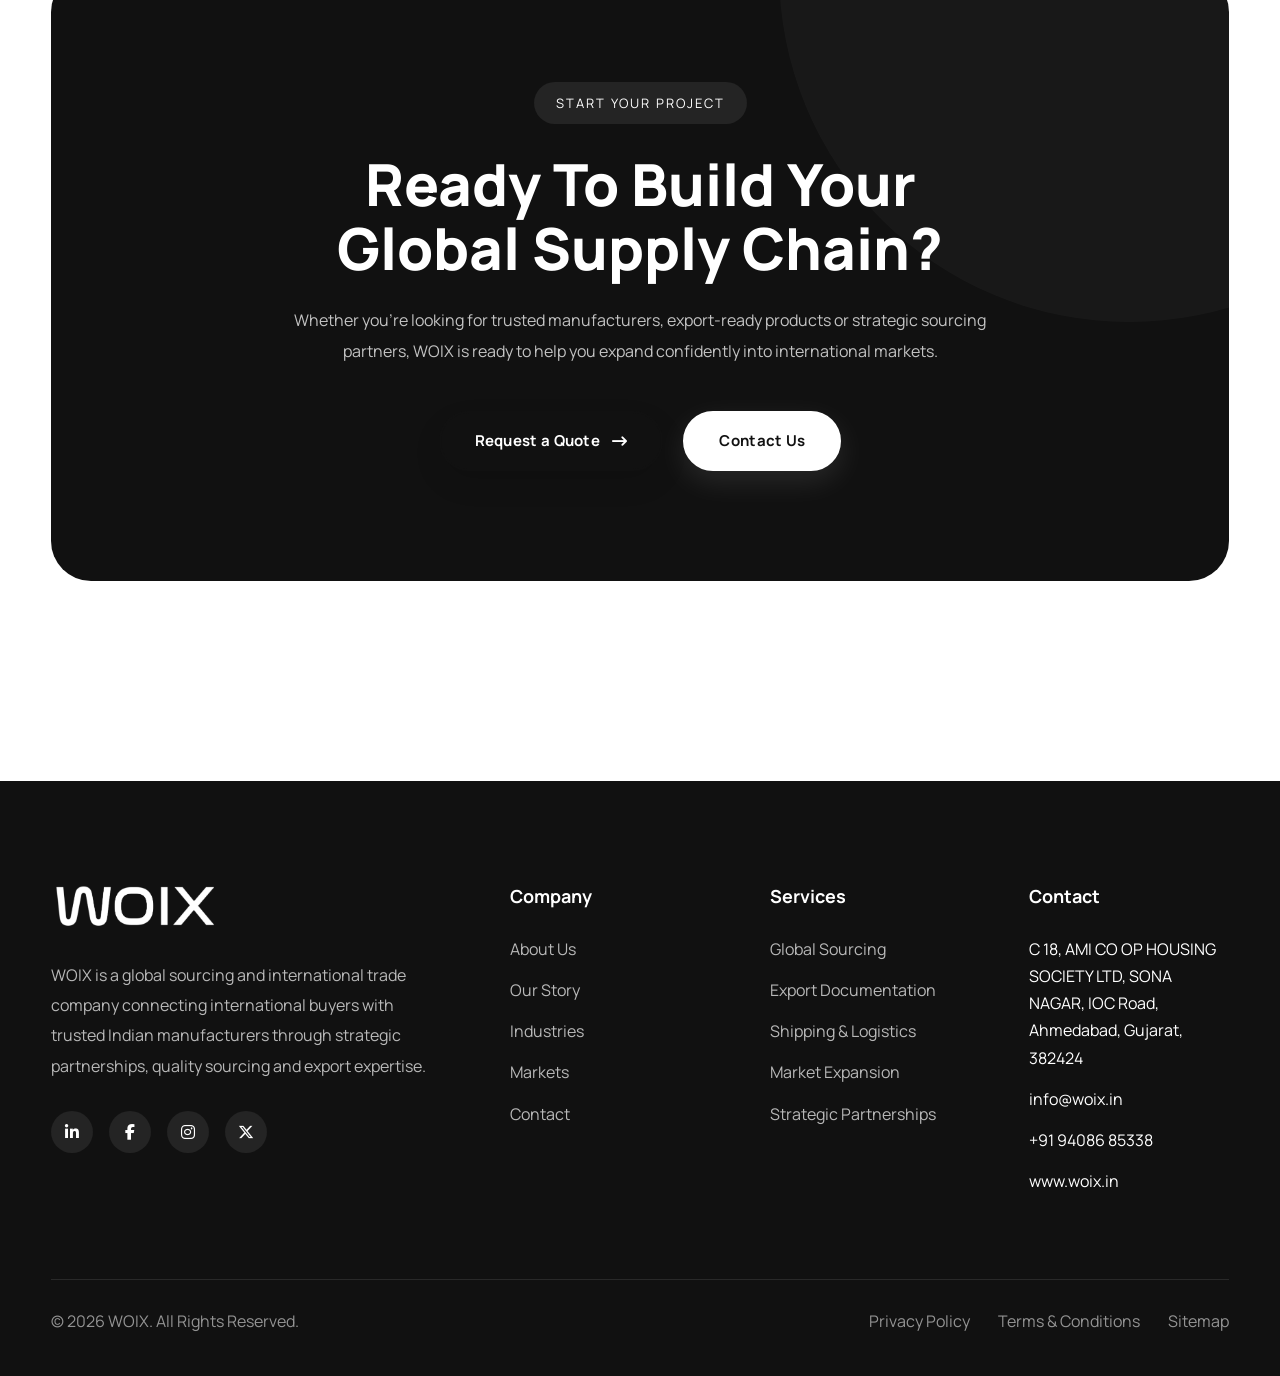
==== commit 4c449117: "Add files via upload" ====
--- a/index.html
+++ b/index.html
@@ -1,1313 +1,1315 @@
-<!DOCTYPE html>
-<html lang="en">
-
-<!DOCTYPE html>
-<html lang="en">
-
-<head>
-
-    <!-- =========================================
-    BASIC META
-    ========================================== -->
-
-    <meta charset="UTF-8">
-    <meta http-equiv="X-UA-Compatible" content="IE=edge">
-    <meta name="viewport" content="width=device-width, initial-scale=1.0">
-
-    <!-- =========================================
-    SEO
-    ========================================== -->
-
-    <title>
-        WOIX | Global Sourcing • International Trade • Strategic Partnerships
-    </title>
-
-    <meta name="description"
-        content="WOIX is a premium global sourcing, international trade and strategic partnerships company connecting businesses with trusted manufacturers worldwide.">
-
-    <meta name="keywords"
-        content="Global Sourcing, International Trade, Merchant Exporter, Import Export, Strategic Partnerships, WOIX, India Exporter, Decorative Laminates, Agriculture, Engineering Products">
-
-    <meta name="author" content="WOIX">
-
-    <meta name="theme-color" content="#111111">
-    <!-- SEO -->
-
-<meta name="robots" content="index, follow">
-
-<meta name="author" content="WOIX">
-
-<meta name="keywords"
-content="Global Sourcing, International Trade, Export, India, Manufacturers, Procurement, Supply Chain, WOIX">
-
-<link rel="canonical" href="https://www.woix.in/">
-
-<!-- Open Graph -->
-
-<meta property="og:type" content="website">
-
-<meta property="og:title"
-content="WOIX | Global Sourcing • International Trade">
-
-<meta property="og:description"
-content="Connecting global buyers with trusted Indian manufacturers through sourcing, exports and strategic partnerships.">
-
-<meta property="og:url"
-content="https://www.woix.in">
-
-<meta property="og:image"
-content="https://www.woix.in/images/og-image.jpg">
-
-<!-- Twitter -->
-
-<meta name="twitter:card"
-content="summary_large_image">
-
-<meta name="twitter:title"
-content="WOIX | Global Sourcing">
-
-<meta name="twitter:description"
-content="Global sourcing and international trade solutions.">
-
-<meta name="twitter:image"
-content="https://www.woix.in/images/og-image.jpg">
-
-    <meta name="robots" content="index, follow">
-
-    <!-- =========================================
-    OPEN GRAPH (Facebook / LinkedIn)
-    ========================================== -->
-
-    <meta property="og:type" content="website">
-
-    <meta property="og:title"
-        content="WOIX | Global Sourcing • International Trade">
-
-    <meta property="og:description"
-        content="Connecting global buyers with trusted Indian manufacturers through premium sourcing and international trade.">
-
-    <meta property="og:image"
-        content="images/og-image.jpg">
-
-    <meta property="og:url"
-        content="https://www.woix.in">
-
-    <!-- =========================================
-    TWITTER
-    ========================================== -->
-
-    <meta name="twitter:card" content="summary_large_image">
-
-    <meta name="twitter:title"
-        content="WOIX | Global Sourcing • International Trade">
-
-    <meta name="twitter:description"
-        content="Premium sourcing and international trade solutions.">
-
-    <meta name="twitter:image"
-        content="images/og-image.jpg">
-
-    <!-- =========================================
-    FAVICONS
-    ========================================== -->
-
-    <link rel="icon" type="image/png" href="images/favicon.png">
-
-    <link rel="apple-touch-icon"
-        href="images/apple-touch-icon.png">
-
-    <!-- =========================================
-    GOOGLE FONTS
-    ========================================== -->
-
-    <link rel="preconnect"
-        href="https://fonts.googleapis.com">
-
-    <link rel="preconnect"
-        href="https://fonts.gstatic.com"
-        crossorigin>
-
-    <link href="https://fonts.googleapis.com/css2?family=Manrope:wght@300;400;500;600;700;800&display=swap"
-        rel="stylesheet">
-
-    <!-- =========================================
-    FONT AWESOME
-    ========================================== -->
-
-    <link rel="stylesheet"
-        href="https://cdnjs.cloudflare.com/ajax/libs/font-awesome/6.7.2/css/all.min.css">
-
-    <!-- =========================================
-    WOIX CSS
-    ========================================== -->
-
-    <link rel="stylesheet" href="style-v2.css">
-
-    <link rel="stylesheet" href="responsive-v2.css">
-
-</head>
-
-<body>
-
-
-<body>
-
-<!-- =====================================
-HEADER
-====================================== -->
-
-<header class="header">
-
-<div class="container">
-
-<nav class="navbar">
-
-<a href="index.html" class="logo">
-   <img src="images/logos/logo-black.png"
-     alt="WOIX"
-     class="logo-img">
-</a>
-
-<ul class="nav-menu">
-
-<li><a href="#services">Services</a></li>
-
-<li><a href="#industries">Industries</a></li>
-
-<li><a href="#markets">Markets</a></li>
-
-<li><a href="#about">Company</a></li>
-
-<li><a href="#contact">Contact</a></li>
-
-</ul>
-
-<div class="nav-right">
-
-<a href="contact.html" class="btn-dark">
-
-Request Quote
-
-<i class="fa-solid fa-arrow-right-long"></i>
-
-</a>
-
-<div class="menu-toggle">
-
-<i class="fa-solid fa-bars"></i>
-
-</div>
-
-</div>
-
-</nav>
-
-</div>
-
-</header>
-
-<!-- =====================================
-HERO
-====================================== -->
-
-<section class="hero reveal">
-
-<div class="container hero-grid">
-
-<div class="hero-left">
-
-<div class="hero-badge">
-
-GLOBAL SOURCING • INTERNATIONAL TRADE • STRATEGIC PARTNERSHIPS
-
-</div>
-
-<h1>
-
-Trade.<br>
-
-Reimagined.
-
-</h1>
-
-<p>
-
-WOIX helps businesses source premium products,
-build trusted global partnerships,
-and expand confidently across international markets.
-
-</p>
-
-<div class="hero-buttons">
-
-<a href="#" class="btn-dark">
-
-    Explore Industries
-
-    <i class="fa-solid fa-arrow-right-long"></i>
-
-</a>
-
-<a href="#" class="btn-outline">
-
-    Request Quote
-
-    <i class="fa-solid fa-arrow-right-long"></i>
-
-</a>
-
-</div>
-
-<div class="hero-stats">
-
-    <div class="hero-stat">
-        <h2>25+</h2>
-        <span>Countries Served</span>
-    </div>
-
-    <div class="hero-stat">
-        <h2>100+</h2>
-        <span>Verified Suppliers</span>
-    </div>
-
-    <div class="hero-stat">
-        <h2>12+</h2>
-        <span>Industries</span>
-    </div>
-
-</div>
-</div>
-
-<div class="hero-right">
-
-<img
-src="images/hero-world.jpg"
-alt="Global Trade">
-
-</div>
-
-</div>
-
-</section>
-
-<!-- =====================================
-FEATURE STRIP
-====================================== -->
-
-<section class="feature-strip">
-
-<div class="container">
-
-<div class="features-grid">
-
-<div class="feature-box">
-
-<div class="feature-icon">
-
-<i class="fa-solid fa-network-wired"></i>
-
-</div>
-
-<h4>
-
-Verified Manufacturing Network
-
-</h4>
-
-<p>
-
-Carefully vetted suppliers across India
-ensuring reliable production.
-
-</p>
-
-</div>
-
-<div class="feature-box">
-
-<div class="feature-icon">
-
-<i class="fa-solid fa-earth-asia"></i>
-
-</div>
-
-<h4>
-
-International Trade Expertise
-
-</h4>
-
-<p>
-
-Export documentation,
-shipping,
-compliance
-and logistics.
-
-</p>
-
-</div>
-
-<div class="feature-box">
-
-<div class="feature-icon">
-
-<i class="fa-solid fa-handshake"></i>
-
-</div>
-
-<h4>
-
-Strategic Partnerships
-
-</h4>
-
-<p>
-
-Long-term collaborations
-that create
-sustainable business growth.
-
-</p>
-
-</div>
-
-<div class="feature-box">
-
-<div class="feature-icon">
-
-<i class="fa-solid fa-headset"></i>
-
-</div>
-
-<h4>
-
-End-to-End Trade Support
-
-</h4>
-
-<p>
-
-From sourcing
-to shipment
-with complete assistance.
-
-</p>
-
-</div>
-
-</div>
-
-</div>
-
-</section>
-
-<!-- =====================================
-INDUSTRIES
-Premium V2
-===================================== -->
-
-<section class="industries reveal" id="industries">
-
-    <div class="container">
-
-        <div class="section-heading center">
-
-            <span>OUR INDUSTRIES</span>
-
-            <h2>
-                Industries We<br>
-                Connect Globally
-            </h2>
-
-            <p>
-                WOIX partners with trusted Indian manufacturers to deliver
-                premium products and strategic sourcing solutions across
-                multiple industries for global buyers.
-            </p>
-
-        </div>
-
-        <div class="industry-grid">
-
-            <!-- Decorative Laminates -->
-
-            <article class="industry-card">
-
-                <div class="industry-image">
-
-                    <img src="images/industries/laminates.jpg"
-                        alt="Decorative Laminates">
-
-                </div>
-
-                <div class="industry-content">
-
-                    <span class="industry-number">
-                        01
-                    </span>
-
-                    <h3>
-                        Decorative Laminates
-                    </h3>
-
-                    <p>
-                        Premium decorative laminates, compact laminates,
-                        synchronized textures, exterior HPL and
-                        architectural surface solutions manufactured
-                        to international quality standards.
-                    </p>
-
-                    <a href="#" class="industry-link">
-
-                        Explore Industry
-
-                        <i class="fa-solid fa-arrow-right-long"></i>
-
-                    </a>
-
-                </div>
-
-            </article>
-
-            <!-- Agriculture -->
-
-            <article class="industry-card">
-
-                <div class="industry-image">
-
-                    <img src="images/industries/agriculture.jpg"
-                        alt="Agriculture & Spices">
-
-                </div>
-
-                <div class="industry-content">
-
-                    <span class="industry-number">
-                        02
-                    </span>
-
-                    <h3>
-                        Agriculture & Spices
-                    </h3>
-
-                    <p>
-                        Export-quality Indian agricultural commodities
-                        including red chilli, turmeric, cumin,
-                        coriander, black pepper and customized
-                        sourcing solutions.
-                    </p>
-
-                    <a href="#" class="industry-link">
-
-                        Explore Industry
-
-                        <i class="fa-solid fa-arrow-right-long"></i>
-
-                    </a>
-
-                </div>
-
-            </article>
-
-            <!-- Engineering -->
-
-            <article class="industry-card">
-
-                <div class="industry-image">
-
-                    <img src="images/industries/engineering.jpg"
-                        alt="Engineering Products">
-
-                </div>
-
-                <div class="industry-content">
-
-                    <span class="industry-number">
-                        03
-                    </span>
-
-                    <h3>
-                        Engineering Products
-                    </h3>
-
-                    <p>
-                        OEM manufacturing, industrial machinery,
-                        fabricated components, precision engineering
-                        and customized industrial solutions for
-                        international markets.
-                    </p>
-
-                    <a href="#" class="industry-link">
-
-                        Explore Industry
-
-                        <i class="fa-solid fa-arrow-right-long"></i>
-
-                    </a>
-
-                </div>
-
-            </article>
-
-            <!-- Building Materials -->
-
-            <article class="industry-card">
-
-                <div class="industry-image">
-
-                    <img src="images/industries/building.jpg"
-                        alt="Building Materials">
-
-                </div>
-
-                <div class="industry-content">
-
-                    <span class="industry-number">
-                        04
-                    </span>
-
-                    <h3>
-                        Building Materials
-                    </h3>
-
-                    <p>
-                        MDF, plywood, particle boards,
-                        decorative panels, wall cladding,
-                        hardware and complete building
-                        material sourcing solutions.
-                    </p>
-
-                    <a href="#" class="industry-link">
-
-                        Explore Industry
-
-                        <i class="fa-solid fa-arrow-right-long"></i>
-
-                    </a>
-
-                </div>
-
-            </article>
-
-        </div>
-
-    </div>
-
-</section>
-
-<!-- =====================================
-SERVICES
-===================================== -->
-
-<section class="services reveal" id="services">
-
-    <div class="container">
-
-        <div class="section-heading center">
-
-            <span>OUR SERVICES</span>
-
-            <h2>
-                Complete Global Trade<br>
-                Solutions Under One Roof
-            </h2>
-
-            <p>
-                From sourcing to shipping, WOIX provides end-to-end
-                international trade solutions that simplify global procurement
-                and help businesses expand confidently.
-            </p>
-
-        </div>
-
-        <div class="services-grid">
-
-            <!-- Card 1 -->
-
-            <div class="service-card">
-
-                <div class="service-icon">
-                    <i class="fa-solid fa-magnifying-glass"></i>
-                </div>
-
-                <h3>Global Product Sourcing</h3>
-
-                <p>
-                    Identify trusted manufacturers, compare suppliers,
-                    negotiate pricing and source the right products.
-                </p>
-
-                <a href="#">
-                    Learn More
-                    <i class="fa-solid fa-arrow-right-long"></i>
-                </a>
-
-            </div>
-
-            <!-- Card 2 -->
-
-            <div class="service-card">
-
-                <div class="service-icon">
-                    <i class="fa-solid fa-file-contract"></i>
-                </div>
-
-                <h3>Export Documentation</h3>
-
-                <p>
-                    Commercial invoices, packing lists, certificates,
-                    customs documentation and export compliance.
-                </p>
-
-                <a href="#">
-                    Learn More
-                    <i class="fa-solid fa-arrow-right-long"></i>
-                </a>
-
-            </div>
-
-            <!-- Card 3 -->
-
-            <div class="service-card">
-
-                <div class="service-icon">
-                    <i class="fa-solid fa-box"></i>
-                </div>
-
-                <h3>Shipping & Logistics</h3>
-
-                <p>
-                    Freight coordination, container planning,
-                    customs clearance and worldwide delivery.
-                </p>
-
-                <a href="#">
-                    Learn More
-                    <i class="fa-solid fa-arrow-right-long"></i>
-                </a>
-
-            </div>
-
-            <!-- Card 4 -->
-
-            <div class="service-card">
-
-                <div class="service-icon">
-                    <i class="fa-solid fa-users"></i>
-                </div>
-
-                <h3>Buyer–Supplier Matchmaking</h3>
-
-                <p>
-                    Connecting global buyers with verified Indian
-                    manufacturers for long-term business growth.
-                </p>
-
-                <a href="#">
-                    Learn More
-                    <i class="fa-solid fa-arrow-right-long"></i>
-                </a>
-
-            </div>
-
-            <!-- Card 5 -->
-
-            <div class="service-card">
-
-                <div class="service-icon">
-                    <i class="fa-solid fa-chart-line"></i>
-                </div>
-
-                <h3>Market Expansion</h3>
-
-                <p>
-                    Market research, channel development,
-                    business strategy and international growth planning.
-                </p>
-
-                <a href="#">
-                    Learn More
-                    <i class="fa-solid fa-arrow-right-long"></i>
-                </a>
-
-            </div>
-
-            <!-- Card 6 -->
-
-            <div class="service-card">
-
-                <div class="service-icon">
-                    <i class="fa-solid fa-handshake"></i>
-                </div>
-
-                <h3>Strategic Partnerships</h3>
-
-                <p>
-                    Long-term partnerships between buyers,
-                    manufacturers and distributors worldwide.
-                </p>
-
-                <a href="#">
-                    Learn More
-                    <i class="fa-solid fa-arrow-right-long"></i>
-                </a>
-
-            </div>
-
-        </div>
-
-    </div>
-
-</section>
-
-<!-- =====================================
-GLOBAL MARKETS
-===================================== -->
-
-<section class="markets reveal" id="markets">
-
-    <div class="container">
-
-        <div class="markets-grid">
-
-            <!-- LEFT CONTENT -->
-
-            <div class="markets-content">
-
-                <span class="section-tag">
-                    GLOBAL REACH
-                </span>
-
-                <h2>
-                    Connecting Indian Manufacturers
-                    With Buyers Worldwide
-                </h2>
-
-                <p>
-                    WOIX helps businesses expand globally through trusted
-                    sourcing, strategic partnerships, export expertise and
-                    reliable supply chain solutions. We connect international
-                    buyers with verified Indian manufacturers across multiple
-                    industries.
-                </p>
-
-                <div class="market-stats">
-
-                    <div class="market-stat">
-
-                        <h3>25+</h3>
-
-                        <span>Countries Served</span>
-
-                    </div>
-
-                    <div class="market-stat">
-
-                        <h3>100+</h3>
-
-                        <span>Verified Suppliers</span>
-
-                    </div>
-
-                    <div class="market-stat">
-
-                        <h3>500+</h3>
-
-                        <span>Successful Shipments</span>
-
-                    </div>
-
-                    <div class="market-stat">
-
-                        <h3>98%</h3>
-
-                        <span>Client Satisfaction</span>
-
-                    </div>
-
-                </div>
-
-                <div class="market-list">
-
-                    <div>
-                        <i class="fa-solid fa-location-dot"></i>
-                        UAE
-                    </div>
-
-                    <div>
-                        <i class="fa-solid fa-location-dot"></i>
-                        Saudi Arabia
-                    </div>
-
-                    <div>
-                        <i class="fa-solid fa-location-dot"></i>
-                        Egypt
-                    </div>
-
-                    <div>
-                        <i class="fa-solid fa-location-dot"></i>
-                        Kenya
-                    </div>
-
-                    <div>
-                        <i class="fa-solid fa-location-dot"></i>
-                        Europe
-                    </div>
-
-                    <div>
-                        <i class="fa-solid fa-location-dot"></i>
-                        ASEAN
-                    </div>
-
-                </div>
-
-            </div>
-
-            <!-- RIGHT IMAGE -->
-
-            <div class="markets-image">
-
-                <img
-                    src="images/markets/world-map.png"
-                    alt="WOIX Global Markets">
-
-            </div>
-
-        </div>
-
-    </div>
-
-</section>
-
-
-<!-- =====================================
-WHY WOIX
-===================================== -->
-
-<section class="why-woix" id="about">
-
-    <div class="container">
-
-        <div class="section-heading center">
-
-            <span>WHY WOIX</span>
-
-            <h2>
-                Why Global Buyers<br>
-                Choose WOIX
-            </h2>
-
-            <p>
-                We combine trusted sourcing, international trade expertise
-                and long-term partnerships to help businesses grow across
-                global markets.
-            </p>
-
-        </div>
-
-        <div class="why-grid">
-
-            <!-- 01 -->
-
-            <div class="why-card">
-
-                <div class="why-number">
-                    01
-                </div>
-
-                <div class="why-content">
-
-                    <h3>Verified Manufacturing Network</h3>
-
-                    <p>
-                        Every supplier is carefully evaluated for
-                        quality, production capability and consistency
-                        before becoming part of our network.
-                    </p>
-
-                </div>
-
-            </div>
-
-            <!-- 02 -->
-
-            <div class="why-card">
-
-                <div class="why-number">
-                    02
-                </div>
-
-                <div class="why-content">
-
-                    <h3>Transparent Trade Process</h3>
-
-                    <p>
-                        Complete visibility from supplier selection,
-                        documentation and production to shipment
-                        and final delivery.
-                    </p>
-
-                </div>
-
-            </div>
-
-            <!-- 03 -->
-
-            <div class="why-card">
-
-                <div class="why-number">
-                    03
-                </div>
-
-                <div class="why-content">
-
-                    <h3>International Market Expertise</h3>
-
-                    <p>
-                        Extensive experience serving buyers across
-                        the Middle East, Europe, Africa,
-                        ASEAN and other international markets.
-                    </p>
-
-                </div>
-
-            </div>
-
-            <!-- 04 -->
-
-            <div class="why-card">
-
-                <div class="why-number">
-                    04
-                </div>
-
-                <div class="why-content">
-
-                    <h3>Long-Term Partnerships</h3>
-
-                    <p>
-                        We focus on building sustainable business
-                        relationships that create long-term value
-                        for buyers and manufacturers alike.
-                    </p>
-
-                </div>
-
-            </div>
-
-        </div>
-
-    </div>
-
-</section>
-
-<!-- =====================================
-PREMIUM CTA
-===================================== -->
-
-<section class="cta reveal" id="contact">
-
-    <div class="container">
-
-        <div class="cta-box">
-
-            <span class="cta-tag">
-                START YOUR PROJECT
-            </span>
-
-            <h2>
-                Ready To Build Your<br>
-                Global Supply Chain?
-            </h2>
-
-            <p>
-                Whether you're looking for trusted manufacturers,
-                export-ready products or strategic sourcing partners,
-                WOIX is ready to help you expand confidently into
-                international markets.
-            </p>
-
-            <div class="cta-buttons">
-
-                <a href="contact.html" class="btn-dark">
-
-                    Request a Quote
-
-                    <i class="fa-solid fa-arrow-right-long"></i>
-
-                </a>
-
-                <a href="contact.html" class="btn-light">
-
-    Contact Us
-
-</a>
-
-            </div>
-
-        </div>
-
-    </div>
-
-</section>
-
-
-<!-- =====================================
-FOOTER
-===================================== -->
-
-<footer class="footer">
-
-    <div class="container">
-
-        <div class="footer-grid">
-
-            <!-- Column 1 -->
-
-            <div class="footer-about">
-                <img src="images/logos/logo-white.png"
-                alt="WOIX"
-                class="footer-logo">
-
-                <p>
-                    WOIX is a global sourcing and international trade company
-                    connecting international buyers with trusted Indian
-                    manufacturers through strategic partnerships,
-                    quality sourcing and export expertise.
-                </p>
-
-                <div class="footer-social">
-
-                    <a href="#"><i class="fab fa-linkedin-in"></i></a>
-
-                    <a href="#"><i class="fab fa-facebook-f"></i></a>
-
-                    <a href="#"><i class="fab fa-instagram"></i></a>
-
-                    <a href="#"><i class="fab fa-x-twitter"></i></a>
-
-                </div>
-
-            </div>
-
-            <!-- Column 2 -->
-
-            <div>
-
-                <h4>Company</h4>
-
-                <ul>
-
-                    <li><a href="about.html">About Us</a></li>
-
-                    <li><a href="#">Our Story</a></li>
-
-                    <li><a href="#">Industries</a></li>
-
-                    <li><a href="#">Markets</a></li>
-
-                    <li><a href="contact.html">Contact</a></li>
-
-                </ul>
-
-            </div>
-
-            <!-- Column 3 -->
-
-            <div>
-
-                <h4>Services</h4>
-
-                <ul>
-
-                    <li><a href="#">Global Sourcing</a></li>
-
-                    <li><a href="#">Export Documentation</a></li>
-
-                    <li><a href="#">Shipping & Logistics</a></li>
-
-                    <li><a href="#">Market Expansion</a></li>
-
-                    <li><a href="#">Strategic Partnerships</a></li>
-
-                </ul>
-
-            </div>
-
-            <!-- Column 4 -->
-
-            <div>
-
-                <h4>Contact</h4>
-
-                <ul>
-
-                    <li>
-                        C 18, AMI CO OP HOUSING SOCIETY LTD,
-                        SONA NAGAR, IOC Road, Ahmedabad, Gujarat, 382424
-                    </li>
-
-                    <li>
-                        info@woix.in
-                    </li>
-
-                    <li>
-                        +91 94086 85338
-                    </li>
-
-                    <li>
-                        www.woix.in
-                    </li>
-
-                </ul>
-
-            </div>
-
-        </div>
-
-        <div class="footer-bottom">
-
-            <p>
-
-                © 2026 WOIX. All Rights Reserved.
-
-            </p>
-
-            <div>
-
-                <a href="#">Privacy Policy</a>
-
-                <a href="#">Terms & Conditions</a>
-
-                <a href="#">Sitemap</a>
-
-            </div>
-
-        </div>
-
-    </div>
-
-</footer>
-
-<!-- ================================
-BACK TO TOP
-================================ -->
-
-<button class="back-top">
-
-    <i class="fa-solid fa-arrow-up"></i>
-
-</button>
-
-
-
-
-
-<!-- ================================
-MOBILE MENU
-================================ -->
-
-<div class="mobile-menu">
-
-    <div class="mobile-close">
-
-        <i class="fa-solid fa-xmark"></i>
-
-    </div>
-
-    <ul>
-
-        <li>
-
-            <a href="#">
-
-                Home
-
-            </a>
-
-        </li>
-
-        <li>
-
-            <a href="#services">
-
-                Services
-
-            </a>
-
-        </li>
-
-        <li>
-
-            <a href="#industries">
-
-                Industries
-
-            </a>
-
-        </li>
-
-        <li>
-
-            <a href="#markets">
-
-                Markets
-
-            </a>
-
-        </li>
-
-        <li>
-
-            <a href="#about">
-
-                Company
-
-            </a>
-
-        </li>
-
-        <li>
-
-            <a href="#contact">
-
-                Contact
-
-            </a>
-
-        </li>
-
-    </ul>
-
-    <a href="#" class="btn-dark">
-
-        Request Quote
-
-    </a>
-
-</div>
-
-
-
-
-
-<!-- ================================
-OVERLAY
-================================ -->
-
-<div class="overlay"></div>
-
-
-
-
-
-<!-- ================================
-SCRIPTS
-================================ -->
-
-<script src="main.js"></script>
-
-</body>
-
-</html>
+<!DOCTYPE html>
+<html lang="en">
+
+<head>
+
+    <!-- =========================================
+    BASIC META
+    ========================================== -->
+
+    <meta charset="UTF-8">
+    <meta http-equiv="X-UA-Compatible" content="IE=edge">
+    <meta name="viewport" content="width=device-width, initial-scale=1.0">
+
+    <!-- =========================================
+    SEO
+    ========================================== -->
+
+    <title>
+        WOIX | Global Sourcing • International Trade • Strategic Partnerships
+    </title>
+
+    <meta name="description"
+        content="WOIX is a premium global sourcing, international trade and strategic partnerships company connecting businesses with trusted manufacturers worldwide.">
+
+    <meta name="keywords"
+        content="Global Sourcing, International Trade, Merchant Exporter, Import Export, Strategic Partnerships, WOIX, India Exporter, Decorative Laminates, Agriculture, Engineering Products">
+
+    <meta name="author" content="WOIX">
+
+    <meta name="theme-color" content="#111111">
+    <!-- SEO -->
+
+
+
+
+<meta name="keywords"
+content="Global Sourcing, International Trade, Export, India, Manufacturers, Procurement, Supply Chain, WOIX">
+
+<link rel="canonical" href="https://www.woix.in/">
+
+<!-- Open Graph -->
+
+<meta property="og:type" content="website">
+
+<meta property="og:title"
+content="WOIX | Global Sourcing • International Trade">
+
+<meta property="og:description"
+content="Connecting global buyers with trusted Indian manufacturers through sourcing, exports and strategic partnerships.">
+
+<meta property="og:url"
+content="https://www.woix.in">
+
+<meta property="og:image"
+content="https://www.woix.in/images/og-image.jpg">
+
+<!-- Twitter -->
+
+<meta name="twitter:card"
+content="summary_large_image">
+
+<meta name="twitter:title"
+content="WOIX | Global Sourcing">
+
+<meta name="twitter:description"
+content="Global sourcing and international trade solutions.">
+
+<meta name="twitter:image"
+content="https://www.woix.in/images/og-image.jpg">
+
+    <meta name="robots" content="index, follow">
+
+    <!-- =========================================
+    OPEN GRAPH (Facebook / LinkedIn)
+    ========================================== -->
+
+    <meta property="og:type" content="website">
+
+    <meta property="og:title"
+        content="WOIX | Global Sourcing • International Trade">
+
+    <meta property="og:description"
+        content="Connecting global buyers with trusted Indian manufacturers through premium sourcing and international trade.">
+
+    <meta property="og:image"
+        content="images/og-image.jpg">
+
+    <meta property="og:url"
+        content="https://www.woix.in">
+
+    <!-- =========================================
+    TWITTER
+    ========================================== -->
+
+    <meta name="twitter:card" content="summary_large_image">
+
+    <meta name="twitter:title"
+        content="WOIX | Global Sourcing • International Trade">
+
+    <meta name="twitter:description"
+        content="Premium sourcing and international trade solutions.">
+
+    <meta name="twitter:image"
+        content="images/og-image.jpg">
+
+    <!-- =========================================
+    FAVICONS
+    ========================================== -->
+
+    <link rel="icon" type="image/png" href="images/favicon.png">
+
+    <link rel="apple-touch-icon"
+        href="images/apple-touch-icon.png">
+
+    <!-- =========================================
+    GOOGLE FONTS
+    ========================================== -->
+
+    <link rel="preconnect"
+        href="https://fonts.googleapis.com">
+
+    <link rel="preconnect"
+        href="https://fonts.gstatic.com"
+        crossorigin>
+
+    <link href="https://fonts.googleapis.com/css2?family=Manrope:wght@300;400;500;600;700;800&display=swap"
+        rel="stylesheet">
+
+    <!-- =========================================
+    FONT AWESOME
+    ========================================== -->
+
+    <link rel="stylesheet"
+        href="https://cdnjs.cloudflare.com/ajax/libs/font-awesome/6.7.2/css/all.min.css">
+
+    <!-- =========================================
+    WOIX CSS
+    ========================================== -->
+
+    <link rel="stylesheet" href="style-v2.css">
+
+    <link rel="stylesheet" href="responsive-v2.css">
+
+</head>
+
+<body>
+    <div class="scroll-progress"></div>
+
+<div class="page-loader">
+    <div class="loader-content">
+        <img src="images/logos/logo-black.png" alt="WOIX" class="loader-logo">
+        <div class="loader-line"><span></span></div>
+    </div>
+</div>
+
+
+
+<!-- =====================================
+HEADER
+====================================== -->
+
+<header class="header">
+
+<div class="container">
+
+<nav class="navbar">
+
+<a href="index.html" class="logo">
+   <img src="images/logos/logo-black.png"
+     alt="WOIX"
+     class="logo-img">
+</a>
+
+<ul class="nav-menu">
+
+                <li><a href="index.html">Home</a></li>
+                <li><a href="about.html">Company</a></li>
+                <li><a href="#industries">Industries</a></li>
+                <li><a href="services.html">Services</a></li>
+                <li><a href="markets.html" class="active">Markets</a></li>
+                <li><a href="contact.html">Contact</a></li>
+
+</ul>
+
+<div class="nav-right">
+
+<a href="contact.html" class="btn-dark">
+
+Request Quote
+
+<i class="fa-solid fa-arrow-right-long"></i>
+
+</a>
+<div class="menu-toggle">
+<i class="fa-solid fa-bars"></i>
+</div>
+</div>
+</nav>
+
+</div>
+
+</header>
+
+<!-- =====================================
+HERO
+====================================== -->
+
+<section class="hero reveal">
+
+<div class="container hero-grid">
+
+<div class="hero-left reveal-left">
+
+<div class="hero-badge">
+
+GLOBAL SOURCING • INTERNATIONAL TRADE • STRATEGIC PARTNERSHIPS
+
+</div>
+
+<h1>
+
+Trade.<br>
+
+Reimagined.
+
+</h1>
+
+<p>
+
+WOIX helps businesses source premium products,
+build trusted global partnerships,
+and expand confidently across international markets.
+
+</p>
+
+<div class="hero-buttons">
+
+<a href="#industries" class="btn-dark">
+
+    Explore Industries
+
+    <i class="fa-solid fa-arrow-right-long"></i>
+
+</a>
+
+<a href="request-quote.html" class="btn-outline">
+
+    Request Quote
+
+    <i class="fa-solid fa-arrow-right-long"></i>
+
+</a>
+
+</div>
+
+<div class="hero-stats">
+
+    <div class="hero-stat">
+        <h2>15+</h2>
+        <span>Countries Served</span>
+    </div>
+
+    <div class="hero-stat">
+        <h2>30+</h2>
+        <span>Verified Suppliers</span>
+    </div>
+
+    <div class="hero-stat">
+        <h2>06+</h2>
+        <span>Industries</span>
+    </div>
+
+</div>
+</div>
+
+<div class="hero-right reveal-right">
+
+<img
+src="images/hero-world.jpg"
+alt="Global Trade"
+width="640"
+height="640">
+
+</div>
+
+</div>
+
+</section>
+
+<!-- =====================================
+FEATURE STRIP
+====================================== -->
+
+<section class="feature-strip reveal">
+
+<div class="container">
+
+<div class="features-grid">
+<div class="feature-box reveal delay-1">
+
+<div class="feature-icon">
+
+<i class="fa-solid fa-network-wired"></i>
+
+</div>
+
+<h4>
+
+Verified Manufacturing Network
+
+</h4>
+
+<p>
+
+Carefully vetted suppliers across India
+ensuring reliable production.
+
+</p>
+
+</div>
+
+<div class="feature-box reveal delay-2">
+
+<div class="feature-icon">
+
+<i class="fa-solid fa-earth-asia"></i>
+
+</div>
+
+<h4>
+
+International Trade Expertise
+
+</h4>
+
+<p>
+
+Export documentation,
+shipping,
+compliance
+and logistics.
+
+</p>
+
+</div>
+
+<div class="feature-box reveal delay-3">
+
+<div class="feature-icon">
+
+<i class="fa-solid fa-handshake"></i>
+
+</div>
+
+<h4>
+
+Strategic Partnerships
+
+</h4>
+
+<p>
+
+Long-term collaborations
+that create
+sustainable business growth.
+
+</p>
+
+</div>
+
+<div class="feature-box reveal delay-4">
+
+<div class="feature-icon">
+
+<i class="fa-solid fa-headset"></i>
+
+</div>
+
+<h4>
+
+End-to-End Trade Support
+
+</h4>
+
+<p>
+
+From sourcing
+to shipment
+with complete assistance.
+
+</p>
+
+</div>
+
+</div>
+
+</div>
+
+</section>
+
+<!-- =====================================
+INDUSTRIES
+Premium V2
+===================================== -->
+
+<section class="industries reveal" id="industries">
+
+    <div class="container">
+
+        <div class="section-heading center">
+
+            <span>OUR INDUSTRIES</span>
+
+            <h2>
+                Industries We<br>
+                Connect Globally
+            </h2>
+
+            <p>
+                WOIX partners with trusted Indian manufacturers to deliver
+                premium products and strategic sourcing solutions across
+                multiple industries for global buyers.
+            </p>
+
+        </div>
+
+        <div class="industry-grid">
+
+            <!-- Decorative Laminates -->
+
+            <article class="industry-card reveal delay-1">
+
+                <div class="industry-image reveal-scale">
+
+                    <img src="images/industries/laminates.jpg"
+                    loading="lazy"
+                        alt="Decorative Laminates">
+
+                </div>
+
+                <div class="industry-content reveal-scale">
+
+                    <span class="industry-number reveal-scale">
+                        01
+                    </span>
+
+                    <h3>
+                        Decorative Laminates
+                    </h3>
+
+                    <p>
+                        Premium decorative laminates, compact laminates,
+                        synchronized textures, exterior HPL and
+                        architectural surface solutions manufactured
+                        to international quality standards.
+                    </p>
+
+                    <a href="#industries" class="industry-link">
+
+                        Explore Industry
+
+                        <i class="fa-solid fa-arrow-right-long"></i>
+
+                    </a>
+
+                </div>
+
+            </article>
+
+            
+            <!-- Engineering -->
+
+            <article class="industry-card reveal delay-3">
+
+                <div class="industry-image">
+
+                    <img src="images/industries/engineering.jpg"
+                    loading="lazy"
+                        alt="Engineering Products">
+
+                </div>
+
+                <div class="industry-content">
+
+                    <span class="industry-number">
+                        03
+                    </span>
+
+                    <h3>
+                        Engineering Products
+                    </h3>
+
+                    <p>
+                        OEM manufacturing, industrial machinery,
+                        fabricated components, precision engineering
+                        and customized industrial solutions for
+                        international markets.
+                    </p>
+
+                    <a href="#" class="industry-link">
+
+                        Explore Industry
+
+                        <i class="fa-solid fa-arrow-right-long"></i>
+
+                    </a>
+
+                </div>
+
+            </article>
+
+            <!-- Building Materials -->
+
+            <article class="industry-card reveal delay-4">
+
+                <div class="industry-image">
+
+                    <img src="images/industries/building.jpg"
+                    loading="lazy"
+                        alt="Building Materials">
+
+                </div>
+
+                <div class="industry-content">
+
+                    <span class="industry-number">
+                        04
+                    </span>
+
+                    <h3>
+                        Building Materials
+                    </h3>
+
+                    <p>
+                        MDF, plywood, particle boards,
+                        decorative panels, wall cladding,
+                        hardware and complete building
+                        material sourcing solutions.
+                    </p>
+
+                    <a href="#" class="industry-link">
+
+                        Explore Industry
+
+                        <i class="fa-solid fa-arrow-right-long"></i>
+
+                    </a>
+
+                </div>
+
+            </article>
+
+<!-- Agriculture -->
+
+            <article class="industry-card reveal delay-2">
+
+                <div class="industry-image">
+
+                    <img src="images/industries/agriculture.jpg"
+                    loading="lazy"
+                        alt="Agriculture & Spices">
+
+                </div>
+
+                <div class="industry-content">
+
+                    <span class="industry-number">
+                        02
+                    </span>
+
+                    <h3>
+                        Agriculture & Spices
+                    </h3>
+
+                    <p>
+                        Export-quality Indian agricultural commodities
+                        including red chilli, turmeric, cumin,
+                        coriander, black pepper and customized
+                        sourcing solutions.
+                    </p>
+
+                    <a href="#" class="industry-link">
+
+                        Explore Industry
+
+                        <i class="fa-solid fa-arrow-right-long"></i>
+
+                    </a>
+
+                </div>
+
+            </article>
+
+
+        </div>
+
+    </div>
+
+</section>
+
+<!-- =====================================
+SERVICES
+===================================== -->
+
+<section class="services reveal" id="services">
+
+    <div class="container">
+
+        <div class="section-heading center">
+
+            <span>OUR SERVICES</span>
+
+            <h2>
+                Complete Global Trade<br>
+                Solutions Under One Roof
+            </h2>
+
+            <p>
+                From sourcing to shipping, WOIX provides end-to-end
+                international trade solutions that simplify global procurement
+                and help businesses expand confidently.
+            </p>
+
+        </div>
+
+        <div class="services-grid">
+
+<!-- Card 1 -->
+
+    <div class="service-card reveal delay-1">
+
+    <div class="service-icon">
+        <i class="fa-solid fa-magnifying-glass"></i>
+    </div>
+
+    <h3>Global Product Sourcing</h3>
+
+    <p>
+        Identify trusted manufacturers, compare suppliers,
+        negotiate pricing and source the right products.
+    </p>
+
+    <a href="#">
+        Learn More
+        <i class="fa-solid fa-arrow-right-long"></i>
+    </a>
+
+</div>
+
+<!-- Card 2 -->
+
+    <div class="service-card reveal delay-2">
+
+    <div class="service-icon">
+         <i class="fa-solid fa-file-contract"></i>
+    </div>
+
+        <h3>Export Documentation</h3>
+
+        <p>
+            Commercial invoices, packing lists, certificates,
+            customs documentation and export compliance.
+         </p>
+
+    <a href="#">
+        Learn More
+        <i class="fa-solid fa-arrow-right-long"></i>
+        </a>
+
+    </div>
+
+<!-- Card 3 -->
+
+<div class="service-card reveal delay-3">
+
+                <div class="service-icon">
+                    <i class="fa-solid fa-box"></i>
+                </div>
+
+                <h3>Shipping & Logistics</h3>
+
+                <p>
+                    Freight coordination, container planning,
+                    customs clearance and worldwide delivery.
+                </p>
+
+                <a href="#">
+                    Learn More
+                    <i class="fa-solid fa-arrow-right-long"></i>
+                </a>
+
+            </div>
+
+            <!-- Card 4 -->
+
+            <div class="service-card reveal delay-4">
+
+                <div class="service-icon">
+                    <i class="fa-solid fa-users"></i>
+                </div>
+
+                <h3>Buyer–Supplier Matchmaking</h3>
+
+                <p>
+                    Connecting global buyers with verified Indian
+                    manufacturers for long-term business growth.
+                </p>
+
+                <a href="#">
+                    Learn More
+                    <i class="fa-solid fa-arrow-right-long"></i>
+                </a>
+
+            </div>
+
+            <!-- Card 5 -->
+                
+                <div class="service-card reveal delay-5">
+
+                <div class="service-icon">
+                    <i class="fa-solid fa-chart-line"></i>
+                </div>
+
+                <h3>Market Expansion</h3>
+
+                <p>
+                    Market research, channel development,
+                    business strategy and international growth planning.
+                </p>
+
+                <a href="#">
+                    Learn More
+                    <i class="fa-solid fa-arrow-right-long"></i>
+                </a>
+
+            </div>
+
+            <!-- Card 6 -->
+
+            <div class="service-card reveal delay-6">
+
+                <div class="service-icon">
+                    <i class="fa-solid fa-handshake"></i>
+                </div>
+
+                <h3>Strategic Partnerships</h3>
+
+                <p>
+                    Long-term partnerships between buyers,
+                    manufacturers and distributors worldwide.
+                </p>
+
+                <a href="#">
+                    Learn More
+                    <i class="fa-solid fa-arrow-right-long"></i>
+                </a>
+
+            </div>
+
+        </div>
+
+    </div>
+
+</section>
+
+<!-- =====================================
+GLOBAL MARKETS
+===================================== -->
+
+<section class="markets reveal" id="markets">
+
+    <div class="container">
+
+        <div class="markets-grid">
+
+            <!-- LEFT CONTENT -->
+
+            <div class="markets-content reveal-left">
+
+                <span class="section-tag">
+                    GLOBAL REACH
+                </span>
+
+                <h2>
+                    Connecting Indian Manufacturers
+                    With Buyers Worldwide
+                </h2>
+
+                <p>
+                    WOIX helps businesses expand globally through trusted
+                    sourcing, strategic partnerships, export expertise and
+                    reliable supply chain solutions. We connect international
+                    buyers with verified Indian manufacturers across multiple
+                    industries.
+                </p>
+
+                <div class="market-stats">
+
+                    <div class="market-stat">
+
+                        <h3>15+</h3>
+
+                        <span>Countries Served</span>
+
+                    </div>
+
+                    <div class="market-stat">
+
+                        <h3>30+</h3>
+
+                        <span>Verified Suppliers</span>
+
+                    </div>
+
+                    <div class="market-stat">
+
+                        <h3>100+</h3>
+
+                        <span>Successful Shipments</span>
+
+                    </div>
+
+                    <div class="market-stat">
+
+                        <h3>98%</h3>
+
+                        <span>Client Satisfaction</span>
+
+                    </div>
+
+                </div>
+
+                <div class="market-list">
+
+                    <div>
+                        <i class="fa-solid fa-location-dot"></i>
+                        UAE
+                    </div>
+
+                    <div>
+                        <i class="fa-solid fa-location-dot"></i>
+                        Saudi Arabia
+                    </div>
+
+                    <div>
+                        <i class="fa-solid fa-location-dot"></i>
+                        Egypt
+                    </div>
+
+                    <div>
+                        <i class="fa-solid fa-location-dot"></i>
+                        Kenya
+                    </div>
+
+                    <div>
+                        <i class="fa-solid fa-location-dot"></i>
+                        Europe
+                    </div>
+
+                    <div>
+                        <i class="fa-solid fa-location-dot"></i>
+                        ASEAN
+                    </div>
+
+                </div>
+
+            </div>
+
+            <!-- RIGHT IMAGE -->
+
+            <div class="markets-image reveal-right">
+
+                <img
+                    src="images/markets/world-map.png"
+                    loading="lazy"
+                    alt="WOIX Global Markets">
+
+            </div>
+
+        </div>
+
+    </div>
+
+</section>
+
+
+<!-- =====================================
+WHY WOIX
+===================================== -->
+
+<section class="why-woix reveal" id="about">
+
+    <div class="container">
+
+        <div class="section-heading center">
+
+            <span>WHY WOIX</span>
+
+            <h2>
+                Why Global Buyers<br>
+                Choose WOIX
+            </h2>
+
+            <p>
+                We combine trusted sourcing, international trade expertise
+                and long-term partnerships to help businesses grow across
+                global markets.
+            </p>
+
+        </div>
+
+        <div class="why-grid">
+
+            <!-- 01 -->
+
+            <div class="why-card reveal delay-1">
+
+                <div class="why-number">
+                    01
+                </div>
+
+                <div class="why-content">
+
+                    <h3>Verified Manufacturing Network</h3>
+
+                    <p>
+                        Every supplier is carefully evaluated for
+                        quality, production capability and consistency
+                        before becoming part of our network.
+                    </p>
+
+                </div>
+
+            </div>
+
+            <!-- 02 -->
+
+            <div class="why-card reveal delay-2">
+
+                <div class="why-number">
+                    02
+                </div>
+
+                <div class="why-content">
+
+                    <h3>Transparent Trade Process</h3>
+
+                    <p>
+                        Complete visibility from supplier selection,
+                        documentation and production to shipment
+                        and final delivery.
+                    </p>
+
+                </div>
+
+            </div>
+
+            <!-- 03 -->
+
+            <div class="why-card reveal delay-3">
+
+                <div class="why-number">
+                    03
+                </div>
+
+                <div class="why-content">
+
+                    <h3>International Market Expertise</h3>
+
+                    <p>
+                        Extensive experience serving buyers across
+                        the Middle East, Europe, Africa,
+                        ASEAN and other international markets.
+                    </p>
+
+                </div>
+
+            </div>
+
+            <!-- 04 -->
+
+            <div class="why-card reveal delay-4">
+
+                <div class="why-number">
+                    04
+                </div>
+
+                <div class="why-content">
+
+                    <h3>Long-Term Partnerships</h3>
+
+                    <p>
+                        We focus on building sustainable business
+                        relationships that create long-term value
+                        for buyers and manufacturers alike.
+                    </p>
+
+                </div>
+
+            </div>
+
+        </div>
+
+    </div>
+
+</section>
+
+<!-- =====================================
+PREMIUM CTA
+===================================== -->
+
+<section class="cta reveal" id="contact">
+
+    <div class="container">
+
+        <div class="cta-box reveal-scale">
+
+            <span class="cta-tag">
+                START YOUR PROJECT
+            </span>
+
+            <h2>
+                Ready To Build Your<br>
+                Global Supply Chain?
+            </h2>
+
+            <p>
+                Whether you're looking for trusted manufacturers,
+                export-ready products or strategic sourcing partners,
+                WOIX is ready to help you expand confidently into
+                international markets.
+            </p>
+
+            <div class="cta-buttons">
+
+                <a href="contact.html" class="btn-dark">
+
+                    Request a Quote
+
+                    <i class="fa-solid fa-arrow-right-long"></i>
+
+                </a>
+
+                <a href="contact.html" class="btn-light">
+
+    Contact Us
+
+</a>
+
+            </div>
+
+        </div>
+
+    </div>
+
+</section>
+
+
+<!-- =====================================
+FOOTER
+===================================== -->
+
+<footer class="footer reveal">
+
+    <div class="container">
+
+        <div class="footer-grid">
+
+            <!-- Column 1 -->
+
+            <div class="footer-about">
+                <img src="images/logos/logo-white.png"
+                alt="WOIX"
+                class="footer-logo">
+
+                <p>
+                    WOIX is a global sourcing and international trade company
+                    connecting international buyers with trusted Indian
+                    manufacturers through strategic partnerships,
+                    quality sourcing and export expertise.
+                </p>
+
+                <div class="footer-social">
+
+                    <a href="#"><i class="fab fa-linkedin-in"></i></a>
+
+                    <a href="#"><i class="fab fa-facebook-f"></i></a>
+
+                    <a href="#"><i class="fab fa-instagram"></i></a>
+
+                    <a href="#"><i class="fab fa-x-twitter"></i></a>
+
+                </div>
+
+            </div>
+
+            <!-- Column 2 -->
+
+            <div>
+
+                <h4>Company</h4>
+
+                <ul>
+
+                    <li><a href="about.html">About Us</a></li>
+
+                    <li><a href="#">Our Story</a></li>
+
+                    <li><a href="#">Industries</a></li>
+
+                    <li><a href="#">Markets</a></li>
+
+                    <li><a href="contact.html">Contact</a></li>
+
+                </ul>
+
+            </div>
+
+            <!-- Column 3 -->
+
+            <div>
+
+                <h4>Services</h4>
+
+                <ul>
+
+                    <li><a href="#">Global Sourcing</a></li>
+
+                    <li><a href="#">Export Documentation</a></li>
+
+                    <li><a href="#">Shipping & Logistics</a></li>
+
+                    <li><a href="#">Market Expansion</a></li>
+
+                    <li><a href="#">Strategic Partnerships</a></li>
+
+                </ul>
+
+            </div>
+
+            <!-- Column 4 -->
+
+            <div>
+
+                <h4>Contact</h4>
+
+                <ul>
+
+                    <li>
+                        C 18, AMI CO OP HOUSING SOCIETY LTD,
+                        SONA NAGAR, IOC Road, Ahmedabad, Gujarat, 382424
+                    </li>
+
+                    <li>
+                        info@woix.in
+                    </li>
+
+                    <li>
+                        +91 94086 85338
+                    </li>
+
+                    <li>
+                        www.woix.in
+                    </li>
+
+                </ul>
+
+            </div>
+
+        </div>
+
+        <div class="footer-bottom">
+
+            <p>
+
+                © 2026 WOIX. All Rights Reserved.
+
+            </p>
+
+            <div>
+
+                <a href="privacy.html">Privacy Policy</a>
+
+                <a href="terms.html">Terms & Conditions</a>
+
+                <a href="sitemap.xml">Sitemap</a>
+
+            </div>
+
+        </div>
+
+    </div>
+
+</footer>
+
+<!-- ================================
+BACK TO TOP
+================================ -->
+
+<button class="back-top reveal-scale">
+
+    <i class="fa-solid fa-arrow-up"></i>
+
+</button>
+
+
+
+
+
+<!-- ================================
+MOBILE MENU
+================================ -->
+
+<div class="mobile-menu">
+
+    <div class="mobile-close">
+
+        <i class="fa-solid fa-xmark"></i>
+
+    </div>
+
+    <ul>
+
+        <li>
+
+            <a href="index.html">
+                Home
+
+            </a>
+
+        </li>
+
+        <li>
+
+            <a href="#services">
+
+                Services
+
+            </a>
+
+        </li>
+
+        <li>
+
+            <a href="#industries">
+
+                Industries
+
+            </a>
+
+        </li>
+
+        <li>
+
+            <a href="#markets">
+
+                Markets
+
+            </a>
+
+        </li>
+
+        <li>
+
+            <a href="#about">
+
+                Company
+
+            </a>
+
+        </li>
+
+        <li>
+
+            <a href="#contact">
+
+                Contact
+
+            </a>
+
+        </li>
+
+    </ul>
+
+    <a href="contact.html" class="btn-dark">
+
+        Request Quote
+
+    </a>
+
+</div>
+
+
+
+
+
+<!-- ================================
+OVERLAY
+================================ -->
+
+<div class="overlay"></div>
+
+
+
+
+
+<!-- ================================
+SCRIPTS
+================================ -->
+
+<script src="main.js"></script>
+
+</body>
+
+</html>
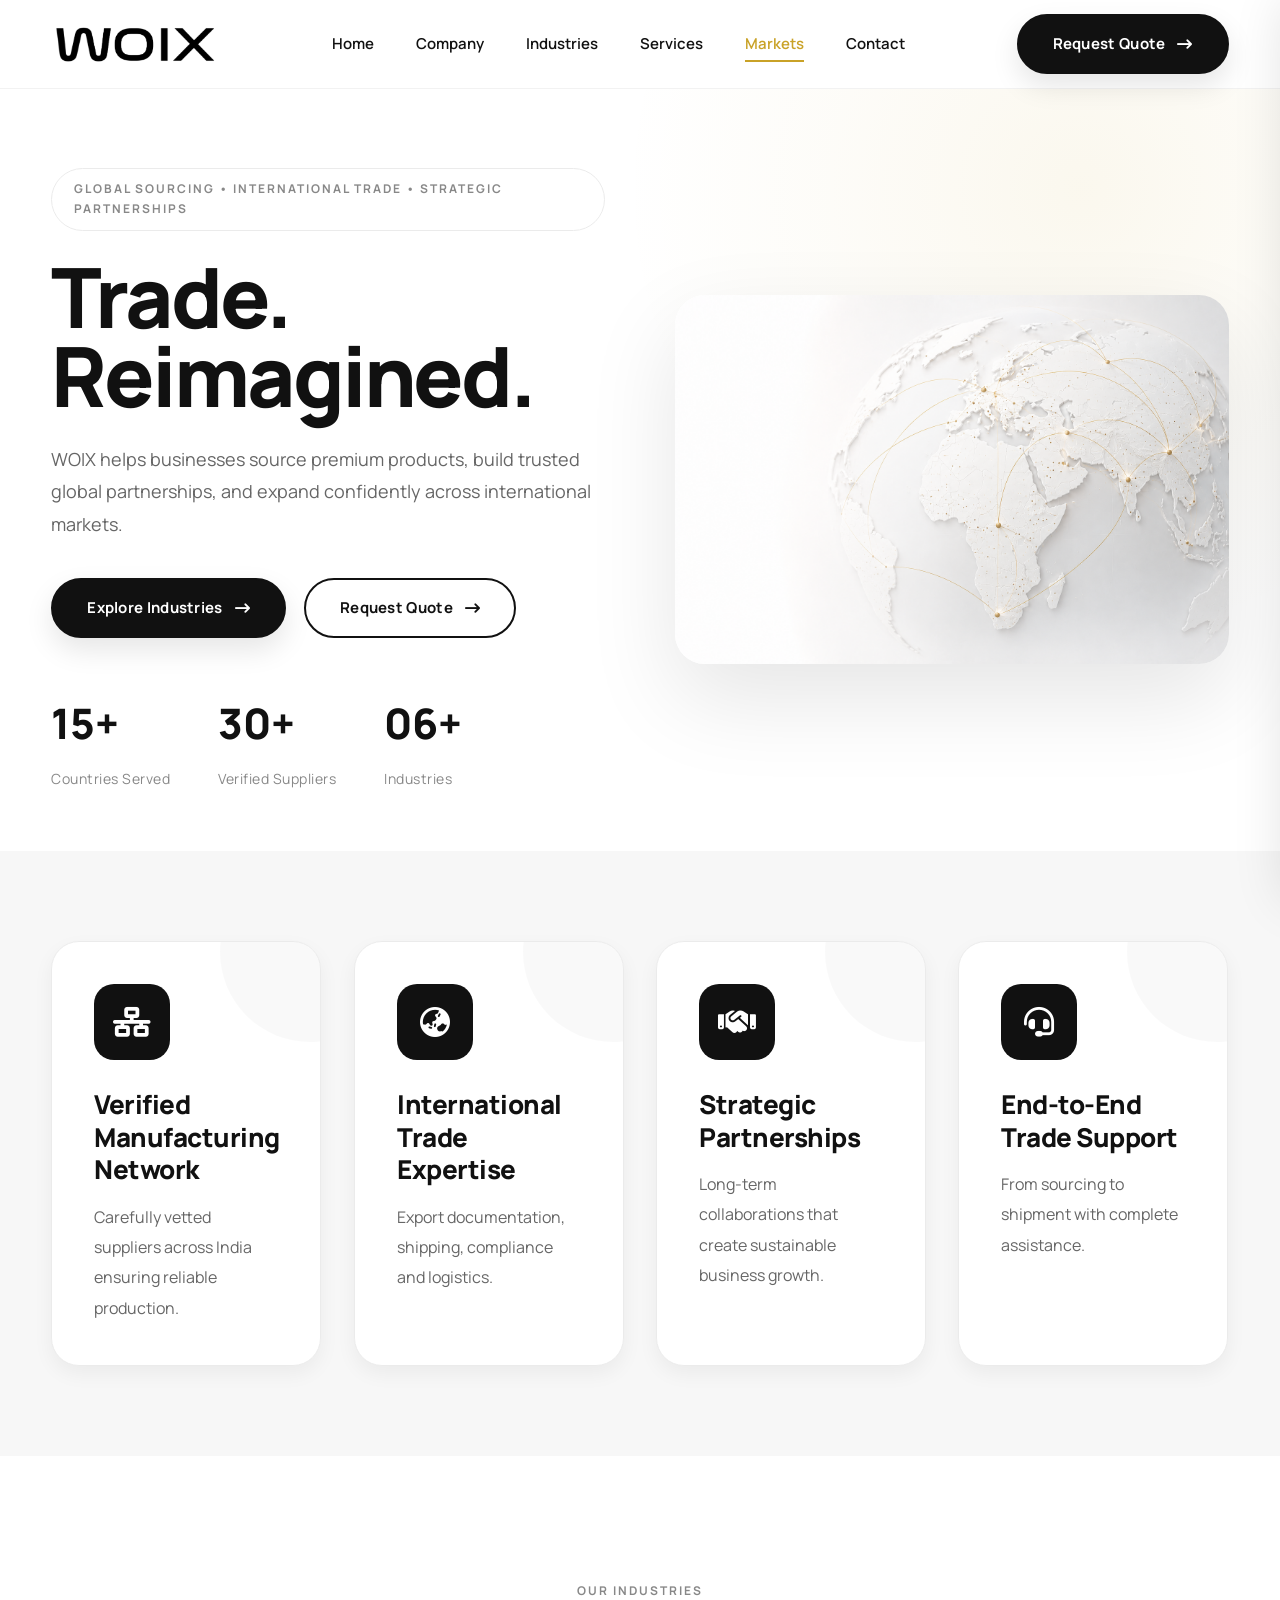
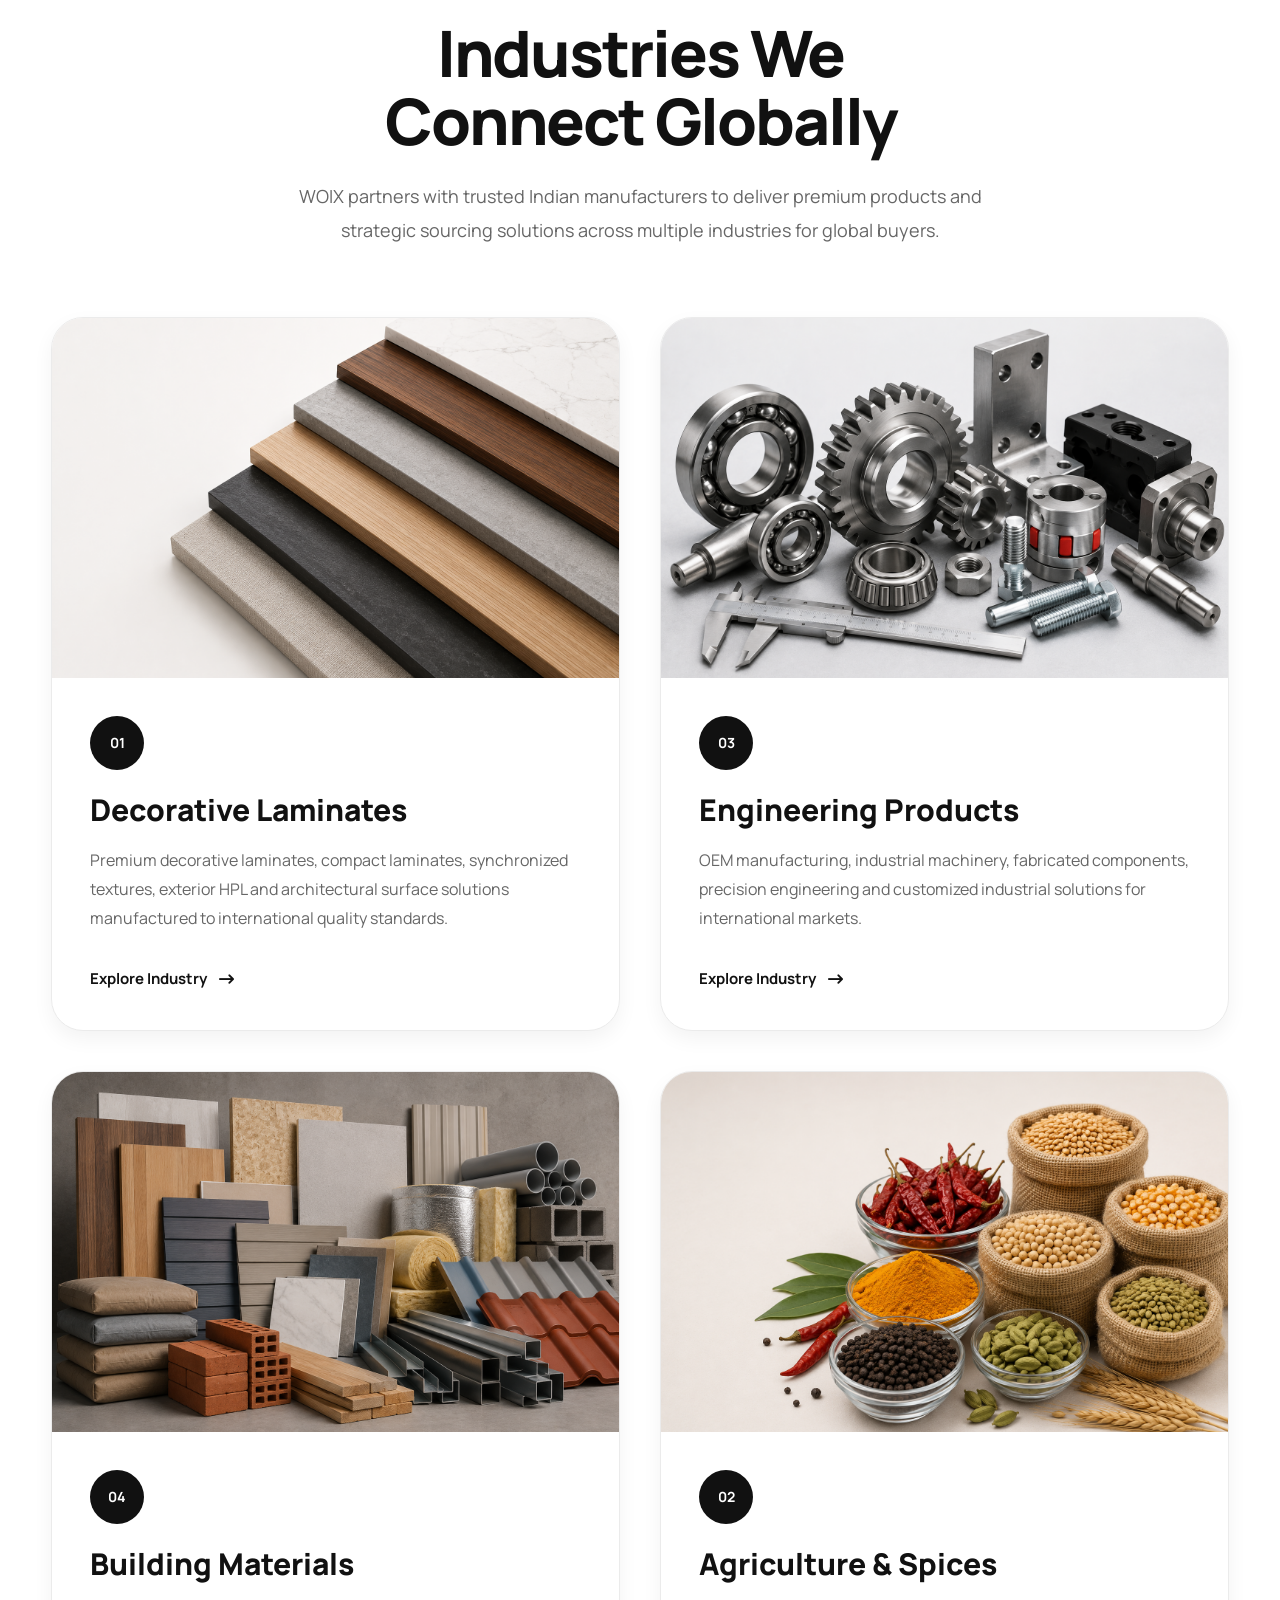
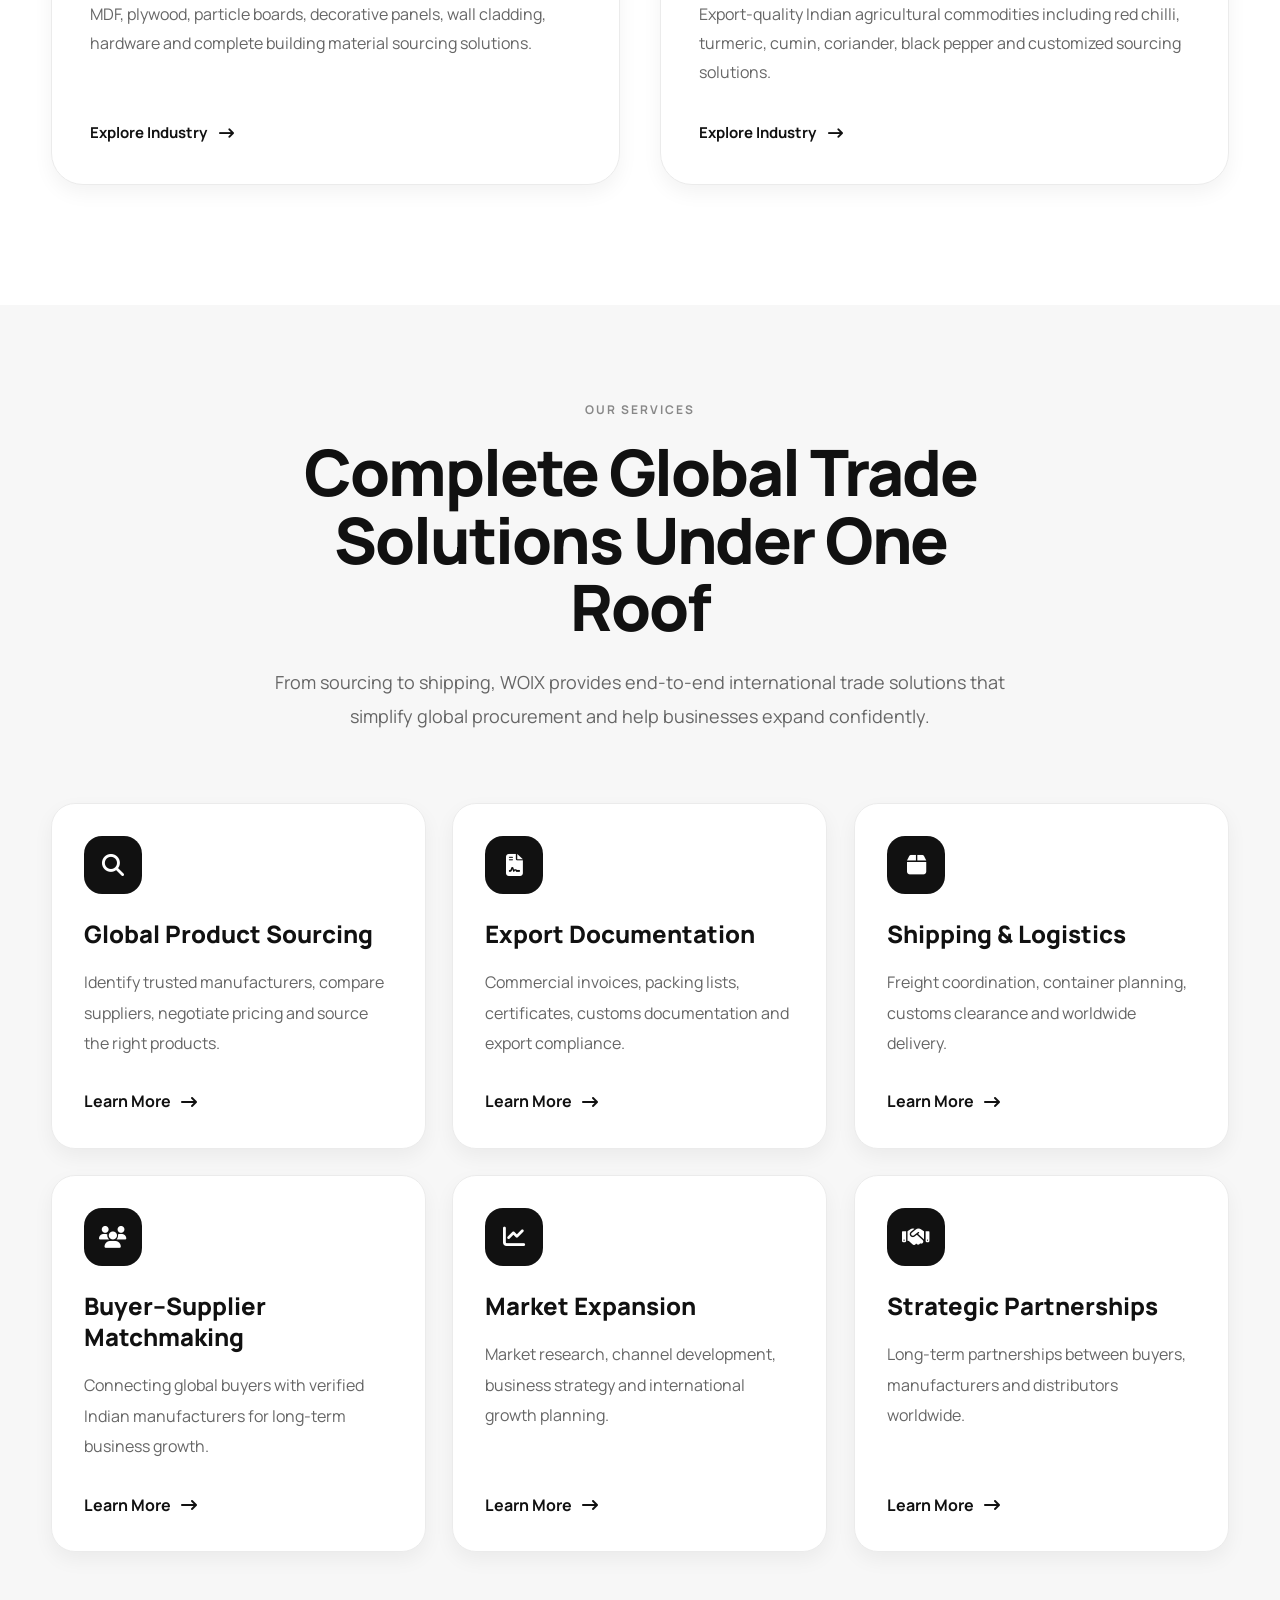
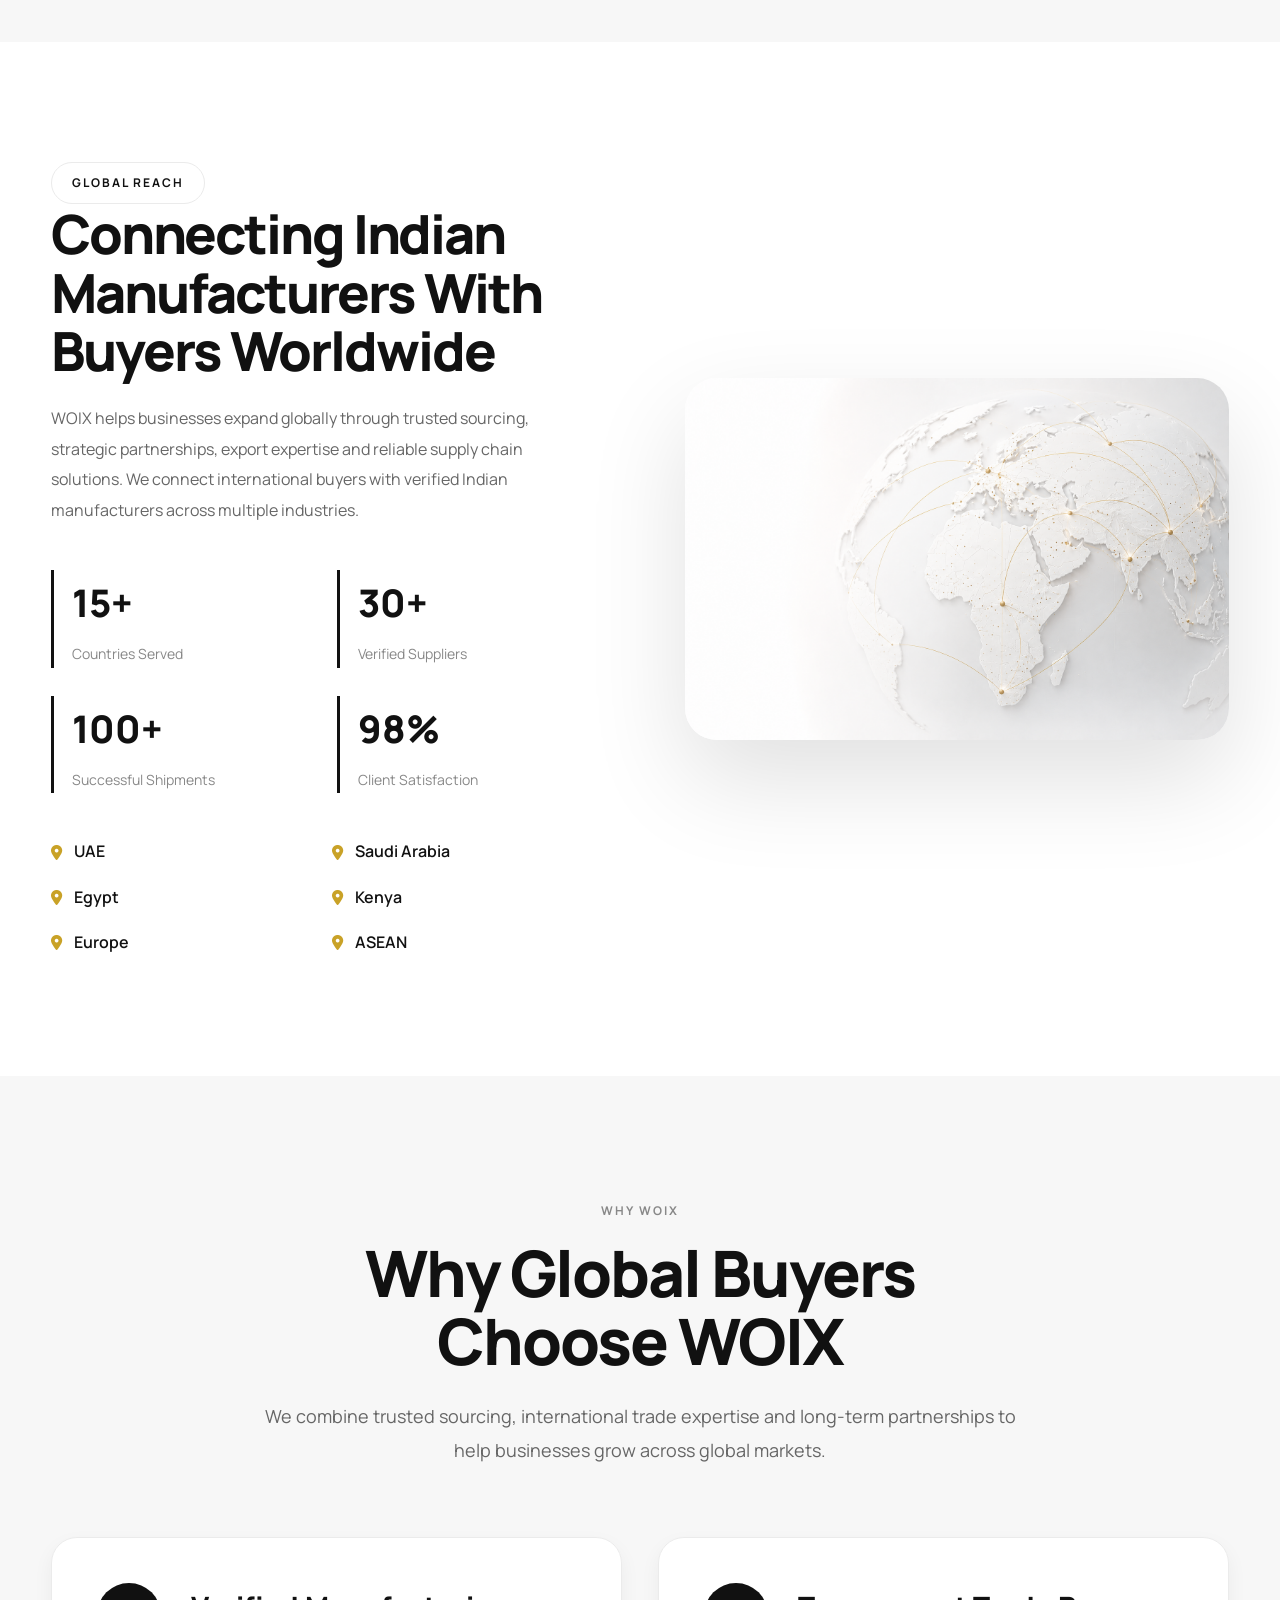
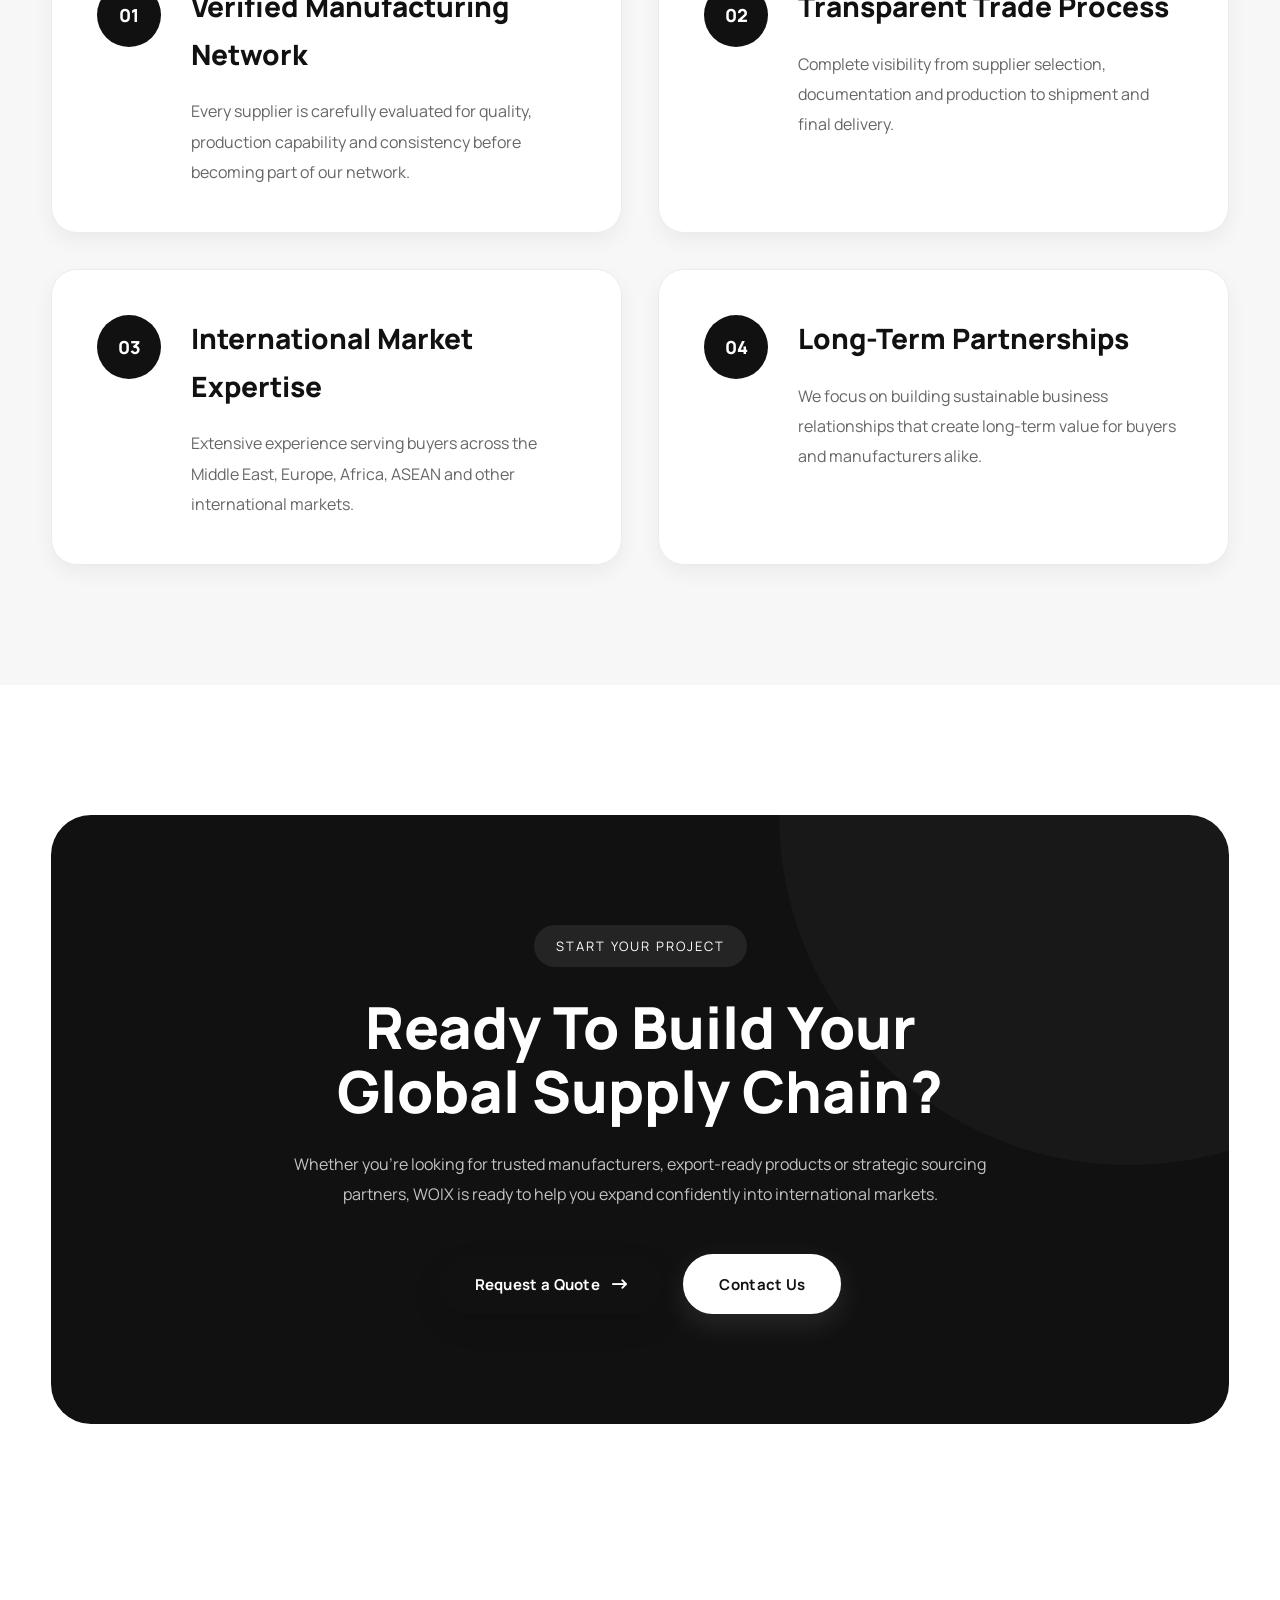
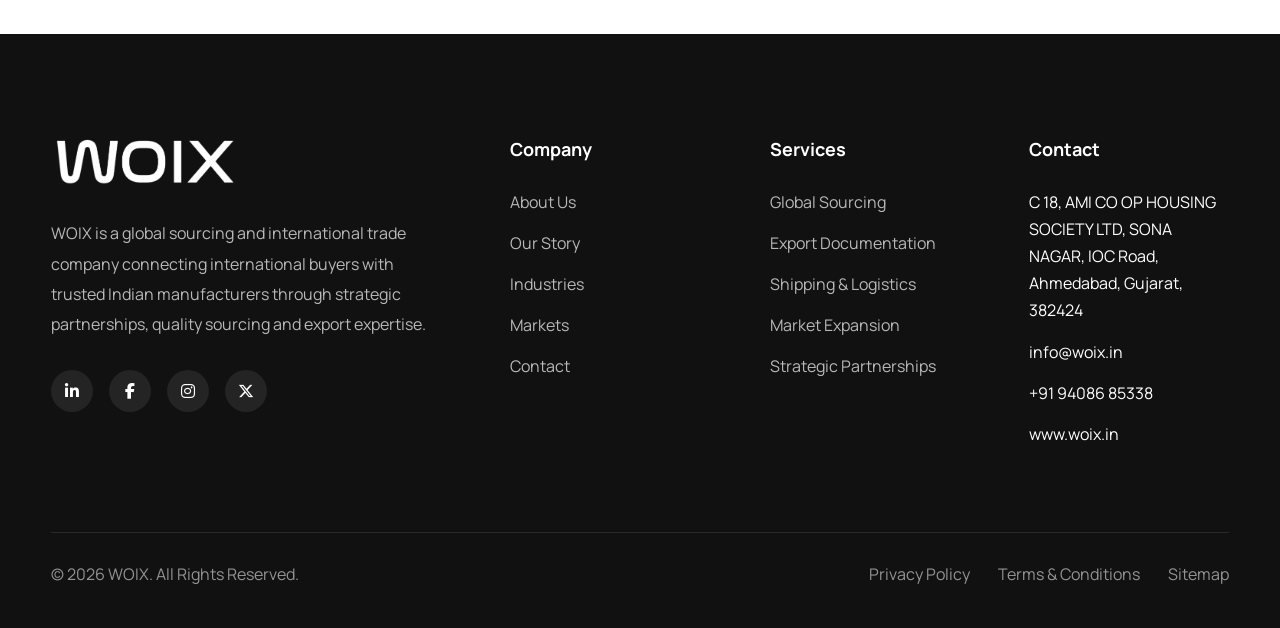
==== commit b7230810: "Add Google Analytics tracking code Added Google Analytics tracking script to the head section." ====
--- a/index.html
+++ b/index.html
@@ -2,7 +2,16 @@
 <html lang="en">
 
 <head>
-
+<!-- Google tag (gtag.js) -->
+<script async src="https://www.googletagmanager.com/gtag/js?id=G-77315Y2ZKN"></script>
+<script>
+  window.dataLayer = window.dataLayer || [];
+  function gtag(){dataLayer.push(arguments);}
+  gtag('js', new Date());
+
+  gtag('config', 'G-77315Y2ZKN');
+</script>
+    
     <!-- =========================================
     BASIC META
     ========================================== -->
--- a/style-v2.css
+++ b/style-v2.css
@@ -1,3080 +1,3550 @@
-/*=========================================================
-WOIX PREMIUM WEBSITE V2
-Design System
-Version 2.0
-=========================================================*/
-
-/* Google Font */
-@import url('https://fonts.googleapis.com/css2?family=Manrope:wght@300;400;500;600;700;800&display=swap');
-
-html{
-
-    scroll-behavior:smooth;
-
-}   
-/*=========================================================
-ROOT VARIABLES
-=========================================================*/
-
-:root{
-
-/* Colors */
-
---black:#111111;
---dark:#222222;
---white:#ffffff;
-
---text:#666666;
---text-light:#888888;
-
---bg:#ffffff;
---bg-soft:#f7f7f7;
-
---border:#ebebeb;
-
---gold:#C9A227;
-
-/* Radius */
-
---radius-sm:14px;
---radius:22px;
---radius-lg:36px;
-
-/* Shadow */
-
---shadow-sm:0 8px 20px rgba(0,0,0,.05);
-
---shadow:
-0 18px 60px rgba(0,0,0,.08);
-
---shadow-lg:
-0 40px 100px rgba(0,0,0,.12);
-
-/* Animation */
-
---transition:all .35s ease;
-
-}
-
-/*=========================================================
-RESET
-=========================================================*/
-
-*{
-
-margin:0;
-padding:0;
-
-box-sizing:border-box;
-
-}
-
-html{
-
-scroll-behavior:smooth;
-
-}
-
-body{
-
-font-family:'Manrope',sans-serif;
-
-font-size:16px;
-
-background:var(--bg);
-
-color:var(--black);
-
-line-height:1.7;
-
-overflow-x:hidden;
-
--webkit-font-smoothing:antialiased;
-
-}
-
-img{
-
-display:block;
-
-width:100%;
-
-height:auto;
-
-}
-.hero-right img,
-.industry-image img,
-.markets-image img{
-
-    user-select:none;
-
-    -webkit-user-drag:none;
-
-}
-
-a{
-
-text-decoration:none;
-
-color:inherit;
-
-transition:var(--transition);
-
-}
-
-ul{
-
-list-style:none;
-
-}
-
-button{
-
-border:none;
-
-outline:none;
-
-cursor:pointer;
-
-background:none;
-
-font:inherit;
-
-}
-
-/*=========================================================
-LAYOUT
-=========================================================*/
-
-.container{
-
-width:min(1320px,92%);
-
-margin:auto;
-
-}
-
-section{
-
-padding:120px 0;
-
-position:relative;
-
-}
-
-/*=========================================================
-TYPOGRAPHY
-=========================================================*/
-
-.section-heading{
-
-max-width:760px;
-
-margin:0 auto 70px;
-
-}
-
-.section-heading.center{
-
-text-align:center;
-
-}
-
-.section-heading span{
-
-display:inline-block;
-
-font-size:12px;
-
-font-weight:700;
-
-letter-spacing:2px;
-
-text-transform:uppercase;
-
-color:var(--text-light);
-
-margin-bottom:18px;
-
-}
-
-.section-heading h2{
-
-font-size:clamp(42px,5vw,72px);
-
-line-height:1.05;
-
-letter-spacing:-2px;
-
-font-weight:800;
-
-margin-bottom:25px;
-
-}
-
-.section-heading p{
-
-font-size:18px;
-
-color:var(--text);
-
-line-height:1.9;
-
-max-width:760px;
-
-}
-
-/*=========================================================
-BUTTONS
-=========================================================*/
-
-.btn-dark,
-.btn-light,
-.btn-outline{
-
-    display:inline-flex;
-
-    align-items:center;
-
-    justify-content:center;
-
-    gap:12px;
-
-    height:60px;
-
-    padding:0 34px;
-
-    border-radius:999px;
-
-    font-size:15px;
-
-    font-weight:700;
-
-    letter-spacing:.3px;
-
-    text-decoration:none;
-
-    cursor:pointer;
-
-  transition:var(--transition);
-
-    white-space:nowrap;
-
-}
-a:focus-visible,
-button:focus-visible{
-
-    outline:2px solid var(--gold);
-
-    outline-offset:4px;
-
-}
-/*==================================
-Primary Button
-==================================*/
-
-.btn-dark{
-
-    background:#111;
-
-    color:#fff;
-
-    border:2px solid #111;
-
-    box-shadow:0 12px 28px rgba(0,0,0,.10);
-
-}
-
-.btn-dark:hover{
-
-    background:#222;
-
-    border-color:#222;
-
-    color:#fff;
-
-    transform:translateY(-4px);
-
-    box-shadow:0 20px 45px rgba(0,0,0,.18);
-
-}
-
-.btn-dark i{
-
-    transition:var(--transition);
-
-}
-
-.btn-dark:hover i{
-
-    transform:translateX(5px);
-
-}
-
-/*==================================
-Outline Button
-==================================*/
-
-.btn-outline{
-
-    background:#fff;
-
-    color:#111;
-
-    border:2px solid #111;
-
-}
-
-.btn-outline:hover{
-
-    background:#111;
-
-    color:#fff;
-
-    transform:translateY(-4px);
-
-    box-shadow:0 20px 45px rgba(0,0,0,.12);
-
-}
-
-.btn-outline i{
-
-   transition:var(--transition);
-
-}
-
-.btn-outline:hover i{
-
-    transform:translateX(5px);
-
-}
-
-/*==================================
-Light Button
-==================================*/
-
-.btn-light{
-
-    background:#fff;
-
-    color:#111;
-
-    border:2px solid #fff;
-
-    box-shadow:0 10px 30px rgba(255,255,255,.10);
-
-}
-
-.btn-light:hover{
-
-    background:#f4f4f4;
-
-    color:#111;
-
-    transform:translateY(-4px);
-
-    box-shadow:0 18px 40px rgba(255,255,255,.15);
-
-}
-
-.btn-light i{
-
-   transition:var(--transition);
-
-}
-
-.btn-light:hover i{
-
-    transform:translateX(5px);
-
-}
-
-/*==================================
-Button Focus
-==================================*/
-
-.btn-dark:focus,
-.btn-outline:focus,
-.btn-light:focus{
-
-    outline:none;
-
-    box-shadow:0 0 0 4px rgba(201,162,39,.25);
-
-}
-/*=========================================================
-HEADER
-=========================================================*/
-
-.header{
-
-    position:fixed;
-    top:0;
-    left:0;
-
-    width:100%;
-
-    z-index:1000;
-
-    background:rgba(255,255,255,.92);
-
-    backdrop-filter:blur(20px);
-
-    border-bottom:1px solid rgba(0,0,0,.05);
-
-    transition:var(--transition);
-
-}
-
-.header.scrolled{
-
-    box-shadow:0 15px 40px rgba(0,0,0,.08);
-
-}
-
-.navbar{
-
-    display:flex;
-
-    justify-content:space-between;
-
-    align-items:center;
-
-    height:88px;
-
-}
-
-.logo{
-
-    display:flex;
-
-    align-items:center;
-
-}
-
-.logo img{
-
-    width:170px;
-
-    height:42px;
-
-}
-
-.nav-menu{
-
-    display:flex;
-
-    gap:42px;
-
-    align-items:center;
-
-}
-
-.nav-menu li{
-
-    list-style:none;
-
-}
-
-.nav-menu a{
-
-    font-size:15px;
-
-    font-weight:600;
-
-    color:#111;
-
-    position:relative;
-
-}
-
-.nav-menu a::after{
-
-    content:"";
-
-    position:absolute;
-
-    left:0;
-    bottom:-8px;
-
-    width:0;
-
-    height:2px;
-
-    background:#111;
-
-   transition:var(--transition);
-
-}
-
-.nav-menu a:hover::after{
-
-    width:100%;
-
-}
-
-.nav-right{
-
-    display:flex;
-
-    align-items:center;
-
-    gap:25px;
-
-}
-
-.menu-toggle{
-
-    display:none;
-
-    font-size:24px;
-
-    cursor:pointer;
-
-}
-body{
-
-    padding-top:88px;
-
-}
-/*=========================================================
-HERO
-=========================================================*/
-
-.hero,
-.about-hero,
-.services-hero{
-
-    position:relative;
-    overflow:hidden;
-    padding:120px 0;
-    background:#fff;
-
-}
-
-/* Background Glow */
-
-.hero::before,
-.about-hero::before,
-.services-hero::before{
-
-    content:"";
-
-    position:absolute;
-
-    width:900px;
-
-    height:900px;
-
-    top:-350px;
-
-    right:-250px;
-
-    border-radius:50%;
-
-    background:radial-gradient(circle,
-        rgba(201,162,39,.08) 0%,
-        rgba(201,162,39,.03) 40%,
-        transparent 72%);
-
-    pointer-events:none;
-
-}
-.hero .container,
-.about-hero .container,
-.services-hero .container{
-
-    position:relative;
-
-    z-index:2;
-
-}
-
-/* Layout */
-
-.hero-grid{
-
-    display:grid;
-
-    grid-template-columns:1fr 1fr;
-
-    align-items:center;
-
-    gap:90px;
-
-}
-
-/* Left */
-
-.hero-left{
-
-    max-width:620px;
-
-}
-
-.hero-badge{
-
-    display:inline-flex;
-
-    align-items:center;
-
-    gap:10px;
-
-    padding:10px 22px;
-
-    border:1px solid var(--border);
-
-    border-radius:999px;
-
-    background:#fff;
-
-    font-size:12px;
-
-    font-weight:700;
-
-    letter-spacing:2px;
-
-    text-transform:uppercase;
-
-    color:var(--text-light);
-
-    margin-bottom:34px;
-
-}
-
-.hero-left h1{
-
-    font-size:clamp(64px,7vw,92px);
-
-    line-height:.92;
-
-    letter-spacing:-3px;
-
-    font-weight:800;
-
-    color:#111;
-
-    margin-bottom:28px;
-
-}
-
-.hero-left p{
-
-    max-width:560px;
-
-    font-size:19px;
-
-    line-height:1.9;
-
-    color:var(--text);
-
-    margin-bottom:42px;
-
-}
-
-/* Buttons */
-
-.hero-buttons{
-
-    display:flex;
-
-    gap:18px;
-
-    flex-wrap:wrap;
-
-    margin-bottom:60px;
-
-}
-
-/* Statistics */
-
-.hero-stats{
-
-    display:flex;
-
-    gap:55px;
-
-    flex-wrap:wrap;
-
-}
-
-.hero-stat h2{
-
-    font-size:42px;
-
-    font-weight:800;
-
-    color:#111;
-
-    margin-bottom:8px;
-
-}
-
-.hero-stat span{
-
-    display:block;
-
-    font-size:14px;
-
-    color:var(--text-light);
-
-    letter-spacing:.5px;
-
-}
-
-/* Right */
-
-.hero-right{
-
-    display:flex;
-
-    justify-content:center;
-
-    align-items:center;
-
-}
-
-.hero-right img{
-
-    width:100%;
-
-    max-width:650px;
-
-    border-radius:30px;
-
-    box-shadow:0 35px 90px rgba(0,0,0,.10);
-
-    transition:all .45s ease;
-
-}
-
-.hero-right img:hover{
-
-    transform:translateY(-10px) scale(1.02);
-
-    box-shadow:0 45px 110px rgba(0,0,0,.14);
-
-}
-
-
-/*=========================================================
-FEATURE STRIP
-=========================================================*/
-
-.feature-strip{
-
-    background:var(--bg-soft);
-
-    padding:90px 0;
-
-}
-
-.features-grid{
-
-    display:grid;
-
-    grid-template-columns:repeat(4,1fr);
-
-    gap:32px;
-
-    align-items:stretch;
-
-}
-
-.feature-box{
-
-    background:var(--white);
-
-    border:1px solid var(--border);
-
-    border-radius:28px;
-
-    padding:42px;
-
-    display:flex;
-
-    flex-direction:column;
-
-    justify-content:flex-start;
-
-    min-height:340px;
-
-    position:relative;
-
-    overflow:hidden;
-
-    transition:var(--transition);
-
-    box-shadow:var(--shadow-sm);
-
-}
-
-/* Premium top accent */
-
-.feature-box::before{
-
-    content:"";
-
-    position:absolute;
-
-    top:0;
-    left:0;
-
-    width:100%;
-    height:4px;
-
-    background:var(--black);
-
-    transform:scaleX(0);
-
-    transform-origin:left;
-
-    transition:var(--transition);
-
-}
-
-.feature-box:hover{
-
-    transform:translateY(-12px);
-
-    box-shadow:var(--shadow-lg);
-
-    border-color:transparent;
-
-}
-
-.feature-box:hover::before{
-
-    transform:scaleX(1);
-
-}
-
-/* Icon */
-
-.feature-icon{
-
-    width:72px;
-    height:72px;
-    border-radius:20px;
-    background:#111;
-    color:#fff;
-
-    display:flex;
-    align-items:center;
-    justify-content:center;
-
-    font-size:28px;
-
-    margin-bottom:28px;
-
-    flex-shrink:0;
-
-    transition:var(--transition);
-
-}
-
-.feature-box:hover .feature-icon{
-
-    transform:rotate(-8deg) scale(1.08);
-    
-
-}
-
-/* Heading */
-
-.feature-box h4{
-
-    font-size:26px;
-
-    font-weight:800;
-
-    line-height:1.3;
-
-    margin-bottom:18px;
-
-    letter-spacing:-0.5px;
-
-}
-
-/* Paragraph */
-
-.feature-box p{
-
-    color:var(--text);
-
-    font-size:16px;
-
-    line-height:1.9;
-
-    margin-bottom:auto;
-
-}
-
-/* Link */
-
-.feature-box a{
-
-    margin-top:34px;
-
-    display:inline-flex;
-
-    align-items:center;
-
-    gap:12px;
-
-    font-size:15px;
-
-    font-weight:700;
-
-    color:var(--black);
-
-}
-
-.feature-box a i{
-
-    transition:var(--transition);
-
-}
-
-.feature-box:hover a i{
-
-    transform:translateX(8px);
-
-}
-
-/* Subtle background glow */
-
-.feature-box::after{
-
-    content:"";
-
-    position:absolute;
-
-    width:180px;
-
-    height:180px;
-
-    right:-80px;
-
-    top:-80px;
-
-    border-radius:50%;
-
-    background:rgba(0,0,0,.025);
-
-    transition:.4s;
-
-}
-
-.feature-box:hover::after{
-
-    transform:scale(1.25);
-
-}
-/*=========================================================
-INDUSTRIES
-=========================================================*/
-
-.industries{
-
-    background:var(--bg);
-
-    position:relative;
-
-}
-
-.industry-grid{
-
-    display:grid;
-
-    grid-template-columns:repeat(2,1fr);
-
-    gap:40px;
-
-}
-
-.industry-card{
-
-    background:#fff;
-
-    border:1px solid var(--border);
-
-    border-radius:32px;
-
-    overflow:hidden;
-
-    transition:var(--transition);
-
-    box-shadow:var(--shadow-sm);
-
-    display:flex;
-
-    flex-direction:column;
-
-}
-
-.industry-card:hover{
-
-    transform:translateY(-12px);
-
-    box-shadow:var(--shadow-lg);
-
-}
-
-.industry-image{
-
-    width:100%;
-
-    height:340px;
-
-    overflow:hidden;
-
-    border-radius:0px;
-
-}
-
-.industry-image img{
-
-    width:100%;
-
-    height:100%;
-
-    object-fit:cover;
-
-    display:block;
-
-    transition:var(--transition);
-
-}
-
-.industry-card:hover .industry-image img{
-
-    transform:scale(1.05);
-
-}
-
-.industry-content{
-
-    padding:38px;
-
-    display:flex;
-
-    flex-direction:column;
-
-    flex:1;
-
-}
-
-.industry-number{
-
-    display:inline-flex;
-
-    align-items:center;
-
-    justify-content:center;
-
-    width:54px;
-
-    height:54px;
-
-    border-radius:50%;
-
-    background:#111;
-
-    color:#fff;
-
-    font-size:14px;
-
-    font-weight:700;
-
-    margin-bottom:22px;
-
-}
-
-.industry-content h3{
-
-    font-size:30px;
-
-    font-weight:800;
-
-    line-height:1.2;
-
-    margin-bottom:18px;
-
-}
-
-.industry-content p{
-
-    color:var(--text);
-
-    line-height:1.9;
-
-    margin-bottom:auto;
-
-}
-
-.industry-link{
-
-    display:inline-flex;
-
-    align-items:center;
-
-    gap:12px;
-
-    margin-top:34px;
-
-    font-weight:700;
-
-    font-size:15px;
-
-}
-
-.industry-link i{
-
-    transition:var(--transition);
-
-}
-
-.industry-card:hover .industry-link i{
-
-    transform:translateX(8px);
-
-}
-/*=========================================================
-SERVICES
-=========================================================*/
-
-.services{
-
-    background:var(--bg-soft);
-
-}
-
-.services-grid{
-
-    display:grid;
-
-    grid-template-columns:repeat(3,1fr);
-
-    gap:32px;
-
-}
-
-.service-card{
-
-    background:#fff;
-
-    border:1px solid var(--border);
-
-    border-radius:28px;
-
-    padding:38px;
-
-    min-height:320px;
-
-    display:flex;
-
-    flex-direction:column;
-
-   transition:var(--transition);
-
-    box-shadow:var(--shadow-sm);
-
-}
-
-.service-card:hover{
-
-    transform:translateY(-10px);
-
-    box-shadow:var(--shadow-lg);
-
-}
-
-.service-icon{
-
-    width:68px;
-
-    height:68px;
-
-    background:#111;
-
-    color:#fff;
-
-    border-radius:18px;
-
-    display:flex;
-
-    align-items:center;
-
-    justify-content:center;
-
-    font-size:24px;
-
-    margin-bottom:30px;
-
-}
-
-.service-card h3{
-
-    font-size:24px;
-
-    font-weight:800;
-
-    line-height:1.3;
-
-    margin-bottom:18px;
-
-}
-
-.service-card p{
-
-    color:var(--text);
-
-    line-height:1.9;
-
-    margin-bottom:auto;
-
-}
-
-.service-card a{
-
-    margin-top:30px;
-
-    display:inline-flex;
-
-    align-items:center;
-
-    gap:10px;
-
-    font-weight:700;
-
-}
-
-.service-card a i{
-
-    transition:var(--transition);
-
-}
-
-.service-card:hover a i{
-
-    transform:translateX(8px);
-
-}
-/*=========================================================
-MARKETS
-=========================================================*/
-
-.markets{
-
-    background:var(--white);
-
-}
-
-.markets-grid{
-
-    display:grid;
-
-    grid-template-columns:1fr 1fr;
-
-    align-items:center;
-
-    gap:90px;
-
-}
-
-.section-tag{
-
-    display:inline-block;
-
-    padding:10px 20px;
-
-    border-radius:999px;
-
-    border:1px solid var(--border);
-
-    background:#fff;
-
-    font-size:12px;
-
-    font-weight:700;
-
-    letter-spacing:2px;
-
-    text-transform:uppercase;
-
-}
-
-.markets-content h2{
-
-    font-size:54px;
-
-    line-height:1.08;
-
-    font-weight:800;
-
-    letter-spacing:-2px;
-
-    margin-bottom:24px;
-
-}
-
-.markets-content p{
-
-    color:var(--text);
-
-    line-height:1.9;
-
-    margin-bottom:45px;
-
-}
-
-.market-stats{
-
-    display:grid;
-
-    grid-template-columns:repeat(2,1fr);
-
-    gap:28px;
-
-    margin-bottom:45px;
-
-}
-
-.market-stat{
-
-    border-left:3px solid var(--black);
-
-    padding-left:18px;
-
-}
-
-.market-stat h3{
-
-    font-size:38px;
-
-    font-weight:800;
-
-    margin-bottom:6px;
-
-}
-
-.market-stat span{
-
-    font-size:14px;
-
-    color:var(--text-light);
-
-}
-
-.market-list{
-
-    display:grid;
-
-    grid-template-columns:repeat(2,1fr);
-
-    gap:18px;
-
-}
-
-.market-list div{
-
-    display:flex;
-
-    align-items:center;
-
-    gap:12px;
-
-    font-weight:600;
-
-    color:var(--black);
-
-}
-
-.market-list i{
-
-    color:var(--gold);
-
-    font-size:15px;
-
-}
-
-.markets-image{
-
-    position:relative;
-
-}
-
-.markets-image img{
-
-    width:100%;
-
-    border-radius:32px;
-
-    box-shadow:var(--shadow-lg);
-
-    transition:.4s ease;
-
-}
-
-.markets-image:hover img{
-
-    transform:translateY(-8px);
-
-}
-/*=========================================================
-WHY WOIX
-=========================================================*/
-
-.why-woix{
-
-    background:var(--bg-soft);
-
-}
-
-.why-grid{
-
-    display:grid;
-
-    gap:28px;
-
-    max-width:900px;
-
-    margin:0 auto;
-
-}
-
-.why-card{
-
-    display:flex;
-
-    gap:30px;
-
-    align-items:flex-start;
-
-    background:#fff;
-
-    padding:34px;
-
-    border-radius:24px;
-
-    border:1px solid var(--border);
-
-    transition:var(--transition);
-
-    box-shadow:var(--shadow-sm);
-
-}
-
-.why-card:hover{
-
-    transform:translateY(-8px);
-
-    box-shadow:var(--shadow-lg);
-
-}
-
-.why-number{
-
-    min-width:72px;
-
-    height:72px;
-
-    border-radius:50%;
-
-    background:#111;
-
-    color:#fff;
-
-    display:flex;
-
-    align-items:center;
-
-    justify-content:center;
-
-    font-size:22px;
-
-    font-weight:800;
-
-}
-
-.why-content{
-
-    flex:1;
-
-}
-
-.why-content h3{
-
-    font-size:28px;
-
-    margin-bottom:14px;
-
-    font-weight:800;
-
-}
-
-.why-content p{
-
-    color:var(--text);
-
-    line-height:1.9;
-
-}
-/*=========================================================
-PREMIUM CTA
-=========================================================*/
-
-.cta{
-
-    background:#fff
-
-}
-
-.cta-box{
-
-    background:#111;
-
-    border-radius:40px;
-
-    padding:110px 80px;
-
-    text-align:center;
-
-    color:#fff;
-
-    position:relative;
-
-    overflow:hidden;
-
-}
-
-.cta-box::before{
-
-    content:"";
-
-    position:absolute;
-
-    width:700px;
-
-    height:700px;
-
-    right:-250px;
-
-    top:-350px;
-
-    border-radius:50%;
-
-    background:rgba(255,255,255,.03);
-
-}
-
-.cta-tag{
-
-    display:inline-block;
-
-    padding:10px 22px;
-
-    border-radius:40px;
-
-    background:rgba(255,255,255,.08);
-
-    font-size:13px;
-
-    letter-spacing:2px;
-
-    text-transform:uppercase;
-
-    margin-bottom:28px;
-
-}
-
-.cta-box h2{
-
-    font-size:58px;
-
-    line-height:1.1;
-
-    font-weight:800;
-
-    margin-bottom:26px;
-
-}
-
-.cta-box p{
-
-    max-width:760px;
-
-    margin:auto;
-
-    margin-bottom:45px;
-
-    color:rgba(255,255,255,.75);
-
-    line-height:1.9;
-
-}
-
-.cta-buttons{
-
-    display:flex;
-
-    justify-content:center;
-
-    gap:20px;
-
-    flex-wrap:wrap;
-
-}
-
-
-/*=========================================================
-FOOTER
-=========================================================*/
-
-.footer{
-
-    background:#111;
-
-    color:#fff;
-
-    padding:100px 0 40px;
-
-    margin-top:80px;
-
-}
-
-.footer-grid{
-
-    display:grid;
-
-    grid-template-columns:2fr 1fr 1fr 1fr;
-
-    gap:60px;
-
-}
-
-.footer-logo{
-
-    width:170px;
-
-    margin-bottom:30px;
-
-}
-
-.footer-about p{
-
-    color:rgba(255,255,255,.70);
-
-    line-height:1.9;
-
-    margin-bottom:30px;
-
-}
-
-.footer h4{
-
-    font-size:18px;
-
-    margin-bottom:24px;
-
-}
-
-.footer ul{
-
-    list-style:none;
-
-    padding:0;
-
-}
-
-.footer ul li{
-
-    margin-bottom:14px;
-
-}
-
-.footer ul li a{
-
-    color:rgba(255,255,255,.70);
-
-    text-decoration:none;
-
-    transition:var(--transition);
-
-}
-
-.footer ul li a:hover{
-
-    color:#fff;
-
-}
-
-.footer-social{
-
-    display:flex;
-
-    gap:16px;
-
-}
-
-.footer-social a{
-
-    width:42px;
-
-    height:42px;
-
-    border-radius:50%;
-
-    background:rgba(255,255,255,.08);
-
-    display:flex;
-
-    align-items:center;
-
-    justify-content:center;
-
-    color:#fff;
-
-  transition:var(--transition);
-
-}
-
-.footer-social a:hover{
-
-    background:var(--gold);
-
-    transform:translateY(-3px);
-    box-shadow:var(--shadow-sm);
-
-}
-
-
-.footer-bottom{
-
-    margin-top:70px;
-
-    border-top:1px solid rgba(255,255,255,.10);
-
-    padding-top:28px;
-
-    display:flex;
-
-    justify-content:space-between;
-
-    align-items:center;
-
-    flex-wrap:wrap;
-
-    gap:20px;
-
-}
-
-.footer-bottom p{
-
-    color:rgba(255,255,255,.55);
-
-}
-
-.footer-bottom div{
-
-    display:flex;
-
-    gap:28px;
-
-}
-
-.footer-bottom a{
-
-    color:rgba(255,255,255,.55);
-
-    text-decoration:none;
-
-}
-
-.footer-bottom a:hover{
-
-    color:#fff;
-
-}
-
-/*=========================================================
-ABOUT PAGE
-=========================================================*/
-
-
-.about-story{
-
-    background:#fff;
-
-}
-
-.story-grid{
-
-    display:grid;
-
-    grid-template-columns:1fr 1fr;
-
-    gap:70px;
-
-    margin-top:70px;
-
-}
-
-.story-grid p{
-
-    margin-bottom:28px;
-
-    color:var(--text);
-
-    line-height:1.9;
-
-    font-size:18px;
-
-}
-/*==================================================
-GLOBAL PRESENCE
-==================================================*/
-
-.global-presence{
-
-    padding:120px 0;
-
-}
-
-.presence-grid{
-
-    display:grid;
-
-    grid-template-columns:1fr 1fr;
-
-    gap:80px;
-
-    align-items:center;
-
-}
-
-.presence-stats{
-
-    display:grid;
-
-    grid-template-columns:repeat(2,1fr);
-
-    gap:30px;
-
-    margin-top:50px;
-
-}
-
-.presence-stats h3{
-
-    font-size:44px;
-
-    font-weight:800;
-
-    margin-bottom:8px;
-
-}
-
-.presence-stats span{
-
-    color:var(--text);
-
-}
-
-.presence-image img{
-
-    width:100%;
-
-    border-radius:30px;
-
-    box-shadow:var(--shadow);
-
-}
-/*=========================================
-MISSION
-=========================================*/
-
-.mission{
-
-    padding:120px 0;
-
-    background:#f8f9fa;
-
-}
-
-.mission-grid{
-
-    display:grid;
-
-    grid-template-columns:repeat(2,1fr);
-
-    gap:40px;
-
-    margin-top:70px;
-
-}
-
-.mission-card{
-
-    background:#fff;
-
-    border-radius:30px;
-
-    padding:60px;
-
-    border:1px solid var(--border);
-
-    box-shadow:var(--shadow-sm);
-
-    transition:var(--transition);
-
-}
-
-.mission-card:hover{
-
-    transform:translateY(-10px);
-
-    box-shadow:var(--shadow);
-
-}
-
-.mission-icon{
-
-    width:80px;
-
-    height:80px;
-
-    border-radius:30px;
-
-    background:#111;
-
-    color:#fff;
-
-    display:flex;
-
-    justify-content:center;
-
-    align-items:center;
-
-    font-size:28px;
-
-    margin-bottom:30px;
-
-}
-
-.mission-card h3{
-
-    margin-bottom:18px;
-
-}
-/*=========================================
-TIMELINE
-=========================================*/
-
-.timeline{
-
-    padding:120px 0;
-
-}
-
-.timeline-grid{
-
-    display:grid;
-
-    grid-template-columns:repeat(4,1fr);
-
-    gap:30px;
-
-    margin-top:70px;
-
-}
-
-.timeline-item{
-
-    background:#fff;
-
-    border-radius:24px;
-
-    border:1px solid var(--border);
-
-    padding:40px;
-
-    text-align:center;
-
-    box-shadow:var(--shadow-sm);
-
-    transition:var(--transition);
-
-}
-.timeline-item:hover{
-
-    transform:translateY(-8px);
-
-    box-shadow:var(--shadow-lg);
-
-}
-
-/*=========================================================
-UTILITIES
-=========================================================*/
-
-.text-center{
-
-    text-align:center;
-
-}
-
-.mt-0{
-
-    margin-top:0;
-
-}
-
-.mb-0{
-
-    margin-bottom:0;
-
-}
-/*=========================================================
-ACTIVE NAVIGATION
-=========================================================*/
-
-.nav-menu a.active{
-
-    color:var(--gold);
-
-}
-
-.nav-menu a.active::after{
-
-    width:100%;
-
-    background:var(--gold);
-
-}
-/*=========================================================
-MARKETS PAGE
-=========================================================*/
-
-.markets-overview{
-
-    background:#f8f9fa;
-
-}
-
-.markets-grid-4{
-
-    display:grid;
-
-    grid-template-columns:repeat(4,1fr);
-
-    gap:30px;
-
-    margin-top:70px;
-
-}
-
-.market-card{
-
-    background:#fff;
-
-    border:1px solid var(--border);
-
-    border-radius:28px;
-
-    padding:45px 35px;
-
-    text-align:center;
-
-    transition:var(--transition);
-
-    box-shadow:var(--shadow-sm);
-
-}
-
-.market-card:hover{
-
-    transform:translateY(-10px);
-
-    box-shadow:var(--shadow-lg);
-
-}
-
-.market-icon{
-
-    width:78px;
-
-    height:78px;
-
-    margin:auto;
-
-    margin-bottom:25px;
-
-    border-radius:22px;
-
-    background:#111;
-
-    color:#fff;
-
-    display:flex;
-
-    align-items:center;
-
-    justify-content:center;
-
-    font-size:30px;
-
-}
-
-.market-card h3{
-
-    font-size:28px;
-
-    font-weight:800;
-
-    margin-bottom:15px;
-
-}
-
-.market-card p{
-
-    color:var(--text);
-
-    line-height:1.8;
-
-}
-/*=========================================================
-FEATURED MARKETS
-=========================================================*/
-
-.featured-markets{
-
-    background:#ffffff;
-
-}
-
-.country-grid{
-
-    display:grid;
-
-    grid-template-columns:repeat(3,1fr);
-
-    gap:35px;
-
-    margin-top:70px;
-
-}
-
-.country-card{
-
-    overflow:hidden;
-
-    border-radius:28px;
-
-    background:#fff;
-
-    border:1px solid var(--border);
-
-    box-shadow:var(--shadow-sm);
-
-    transition:var(--transition);
-
-}
-
-.country-card:hover{
-
-    transform:translateY(-12px) scale(1.02);
-
-    box-shadow:var(--shadow-lg);
-
-}
-
-.country-card img{
-
-    width:100%;
-
-    height:260px;
-
-    object-fit:cover;
-
-}
-
-.country-content{
-
-    padding:30px;
-
-}
-
-.country-content h3{
-
-    font-size:26px;
-
-    font-weight:800;
-
-    margin-bottom:8px;
-
-}
-
-.country-content span{
-
-    color:var(--gold);
-
-    font-weight:700;
-
-    letter-spacing:.5px;
-
-}
-/*=========================================================
-WHY MARKETS
-=========================================================*/
-
-.why-markets{
-
-    background:var(--bg);
-
-}
-
-.why-grid{
-
-    display:grid;
-
-    grid-template-columns:repeat(2,1fr);
-
-    gap:35px;
-
-    margin-top:70px;
-
-}
-
-.why-card{
-
-    background:#fff;
-
-    border-radius:26px;
-
-    padding:45px;
-
-    border:1px solid var(--border);
-
-    box-shadow:var(--shadow-sm);
-
-    transition:var(--transition);
-
-}
-
-.why-card:hover{
-
-    transform:translateY(-8px);
-
-    box-shadow:var(--shadow-lg);
-
-}
-
-.why-icon{
-
-    width:65px;
-
-    height:65px;
-
-    border-radius:18px;
-
-    background:#111;
-
-    color:#fff;
-
-    display:flex;
-
-    align-items:center;
-
-    justify-content:center;
-
-    font-size:22px;
-
-    margin-bottom:24px;
-
-}
-
-.why-card h3{
-
-    font-size:28px;
-
-    margin-bottom:18px;
-
-}
-
-.why-card p{
-
-    color:var(--text);
-
-    line-height:1.9;
-
-}
-/*=========================================================
-TRADE STATS
-=========================================================*/
-
-.trade-stats{
-
-    background:var(--bg-soft);
-
-}
-
-.stats-grid{
-
-    display:grid;
-
-    grid-template-columns:repeat(4,1fr);
-
-    gap:30px;
-
-    margin-top:70px;
-
-}
-
-.stat-box{
-
-    background:#fff;
-
-    border:1px solid var(--border);
-
-    border-radius:24px;
-
-    padding:50px 30px;
-
-    text-align:center;
-
-    transition:var(--transition);
-
-    box-shadow:var(--shadow-sm);
-
-}
-
-.stat-box:hover{
-
-    transform:translateY(-8px);
-
-    box-shadow:var(--shadow-lg);
-
-}
-
-.stat-box h2{
-
-    font-size:52px;
-
-    font-weight:800;
-
-    margin-bottom:12px;
-
-}
-
-.stat-box span{
-
-    color:var(--text);
-
-    font-size:15px;
-
-}
-/*=========================================================
-CONTACT PAGE
-=========================================================*/
-
-.contact-section{
-
-    background:var(--bg-soft);
-
-}
-
-.contact-grid{
-
-    display:grid;
-
-    grid-template-columns:1fr 1.1fr;
-
-    gap:80px;
-
-    align-items:start;
-
-}
-
-.contact-info h2{
-
-    font-size:54px;
-
-    line-height:1.1;
-
-    margin:22px 0;
-
-}
-
-.contact-info>p{
-
-    color:var(--text);
-
-    line-height:1.9;
-
-    margin-bottom:40px;
-
-}
-
-.info-list{
-
-    display:flex;
-
-    flex-direction:column;
-
-    gap:24px;
-
-}
-
-.info-item{
-
-    display:flex;
-
-    gap:20px;
-
-    align-items:flex-start;
-
-}
-
-.info-item i{
-
-    width:58px;
-
-    height:58px;
-
-    border-radius:18px;
-
-    background:#111;
-
-    color:#fff;
-
-    display:flex;
-
-    align-items:center;
-
-    justify-content:center;
-
-    font-size:20px;
-
-    flex-shrink:0;
-
-}
-
-.info-item h4{
-
-    font-size:20px;
-
-    margin-bottom:6px;
-
-}
-
-.info-item p{
-
-    color:var(--text);
-
-}
-
-.contact-form-box{
-
-    background:#fff;
-
-    border:1px solid var(--border);
-
-    border-radius:30px;
-
-    padding:50px;
-
-    box-shadow:var(--shadow-sm);
-
-}
-
-.contact-form-box form{
-
-    display:flex;
-
-    flex-direction:column;
-
-    gap:20px;
-
-}
-
-.contact-form-box input,
-
-.contact-form-box select,
-
-.contact-form-box textarea{
-
-    width:100%;
-
-    padding:18px 22px;
-
-    border:1px solid var(--border);
-
-    border-radius:16px;
-
-    font-size:16px;
-
-    font-family:inherit;
-
-    background:#fff;
-
-    transition:.3s;
-
-}
-
-.contact-form-box input:focus,
-
-.contact-form-box select:focus,
-
-.contact-form-box textarea:focus{
-
-    outline:none;
-
-    border-color:var(--gold);
-
-}
-
-.contact-form-box textarea{
-
-    resize:vertical;
-
-}
-
-.contact-form-box button{
-
-    width:fit-content;
-
-    border:none;
-
-    cursor:pointer;
-
-}
-/* MAP */
-
-.map-section{
-
-    background:#fff;
-
-}
-
-.map-box{
-
-    overflow:hidden;
-
-    border-radius:30px;
-
-    box-shadow:var(--shadow-sm);
-
-}
-
-.map-box iframe{
-
-    width:100%;
-
-    height:500px;
-
-    border:0;
-
-}
-.faq-section{
-
-background:var(--bg-soft);
-
-}
-
-.faq-grid{
-
-display:grid;
-
-grid-template-columns:repeat(3,1fr);
-
-gap:30px;
-
-}
-
-.faq-item{
-
-background:#fff;
-
-padding:40px;
-
-border-radius:24px;
-
-box-shadow:var(--shadow-sm);
-
-}
-
-.faq-item h3{
-
-margin-bottom:16px;
-
-font-size:22px;
-
-}
-
-.faq-item p{
-
-color:var(--text);
-
-line-height:1.8;
-
-}
-/* ==========================================
-FAQ SECTION
-========================================== */
-
-.faq-section{
-
-    background:var(--bg-soft);
-
-    padding:120px 0;
-
-}
-
-.faq-grid{
-
-    display:grid;
-
-    grid-template-columns:repeat(3,1fr);
-
-    gap:30px;
-
-}
-
-.faq-item{
-
-    background:#fff;
-
-    padding:40px;
-
-    border-radius:24px;
-
-    box-shadow:var(--shadow-sm);
-
-    transition:.35s;
-
-}
-
-.faq-item:hover{
-
-    transform:translateY(-8px);
-
-}
-
-.faq-item h3{
-
-    margin-bottom:18px;
-
-    font-size:22px;
-
-}
-
-.faq-item p{
-
-    color:var(--text);
-
-    line-height:1.8;
-
-}
-/*=========================================================
-REQUEST QUOTE PAGE
-=========================================================*/
-
-.quote-section{
-
-    background:#f8f8f8;
-
-    padding:140px 0;
-
-}
-
-.quote-form-box{
-
-    max-width:980px;
-
-    margin:70px auto 0;
-
-    background:#fff;
-
-    padding:60px;
-
-    border-radius:32px;
-
-    box-shadow:0 25px 80px rgba(0,0,0,.08);
-
-}
-
-.quote-form{
-
-    display:flex;
-
-    flex-direction:column;
-
-    gap:28px;
-
-}
-
-.form-grid{
-
-    display:grid;
-
-    grid-template-columns:repeat(2,1fr);
-
-    gap:24px;
-
-}
-
-.quote-form input,
-.quote-form select,
-.quote-form textarea{
-
-    width:100%;
-
-    padding:18px 22px;
-
-    border:1px solid #e6e6e6;
-
-    border-radius:16px;
-
-    font-size:16px;
-
-    font-family:inherit;
-
-    background:#fff;
-
-    transition:.3s;
-
-}
-
-.quote-form textarea{
-
-    resize:vertical;
-
-}
-
-.quote-form input:focus,
-.quote-form select:focus,
-.quote-form textarea:focus{
-
-    outline:none;
-
-    border-color:#C9A227;
-
-    box-shadow:0 0 0 4px rgba(201,162,39,.12);
-
-}
-
-.quote-form button{
-
-    align-self:flex-start;
-
-}
-/*=========================================
-REQUEST QUOTE EXTRA FIELDS
-=========================================*/
-
-.checkbox-row{
-
-    display:flex;
-    align-items:center;
-    gap:12px;
-
-    margin-top:30px;
-    margin-bottom:10px;
-
-}
-
-.checkbox-row input{
-
-    width:18px;
-    height:18px;
-
-    margin:0;
-
-}
-/*=========================================
-FORM PLACEHOLDERS
-=========================================*/
-
-.quote-form input::placeholder,
-.quote-form textarea::placeholder{
-
-    color:#9a9a9a;
-
-}
-
-/*=========================================
-REQUEST BUTTON HOVER
-=========================================*/
-
-.quote-form .btn-dark{
-
-    transition:all .35s ease;
-
-}
-
-.quote-form .btn-dark:hover{
-
-    transform:translateY(-3px);
-
-    box-shadow:0 20px 40px rgba(0,0,0,.15);
-
-}
-
-.quote-form input[type="file"]{
-
-    padding:14px;
-
-    cursor:pointer;
-
-    background:#fff;
-
-}
-.file-upload{
-
-padding:16px 18px;
-
-border:1px solid var(--border);
-
-border-radius:14px;
-
-background:#fff;
-
-font-size:15px;
-
-cursor:pointer;
-
-}
-/*=========================================
-SCROLL REVEAL
-=========================================*/
-
-.reveal{
-
-    opacity:0;
-
-    transform:translateY(60px);
-
-    transition:
-
-        opacity .8s ease,
-
-        transform .8s ease;
-
-}
-
-.reveal.show{
-
-    opacity:1;
-
-    transform:translateY(0);
-
-}
-.mobile-menu{
-
-    position: fixed;
-    top: 0;
-    right: -100%;
-    width: 320px;
-    max-width: 90%;
-    height: 100vh;
-
-    background: #fff;
-
-    padding: 50px 35px;
-
-    z-index: 3000;
-
-    transition: .4s ease;
-
-    display: flex;
-    flex-direction: column;
-
-}
-
-.mobile-menu.active{
-
-    right: 0;
-
-}
-.overlay{
-
-    position: fixed;
-
-    inset: 0;
-
-    background: rgba(0,0,0,.45);
-
-    opacity: 0;
-
-    visibility: hidden;
-
-    transition: .3s;
-
-    z-index: 2500;
-
-}
-
-.overlay.active{
-
-    opacity: 1;
-
-    visibility: visible;
-
-}   
-.back-top{
-
-    position: fixed;
-
-    right: 30px;
-
-    bottom: 30px;
-
-    width: 52px;
-
-    height: 52px;
-
-    border: none;
-
-    border-radius: 50%;
-
-    background: #111;
-
-    color: #fff;
-
-    cursor: pointer;
-
-    opacity: 0;
-
-    visibility: hidden;
-
-    transition: .3s;
-
-    z-index: 2000;
-
-}
-
-.back-top.show{
-
-    opacity: 1;
-
-    visibility: visible;
-
-}
-.mobile-close{
-
-    position:absolute;
-
-    top:25px;
-
-    right:25px;
-
-    font-size:28px;
-
-    cursor:pointer;
-
-    color:#111;
-
-}
-.mobile-menu ul{
-
-    list-style:none;
-
-    padding:70px 0 40px;
-
-}
-
-.mobile-menu li{
-
-    margin:22px 0;
-
-}
-
-.mobile-menu a{
-
-    font-size:24px;
-
-    font-weight:600;
-
-    color:#111;
-
-    text-decoration:none;
-
-}
-.mobile-menu .btn-dark{
-
-    margin-top:auto;
-
-}
-/*==============================
-LEGAL PAGES
-==============================*/
-
-.page-hero{
-
-padding:160px 0 60px;
-
-}
-
-.policy-section{
-
-padding:40px 0 100px;
-
-}
-
-.policy-content{
-
-max-width:900px;
-
-margin:auto;
-
-}
-
-.policy-content h2{
-
-margin-top:45px;
-
-margin-bottom:15px;
-
-font-size:28px;
-
-}
-
-.policy-content p{
-
-line-height:1.9;
-
-color:#666;
-
-font-size:17px;
-
-}
-.upload-note{
-
-    height:64px;
-
-    display:flex;
-
-    align-items:center;
-
-    gap:12px;
-
-    border-radius:16px;
-
-    padding:0 24px;
-
-}
-.upload-note i{
-
-    color:var(--gold);
-
-    font-size:18px;
-
-}
-.quote-form .btn-dark{
-
-    margin-top:30px;
-    margin-bottom:70px;
-
+/*=========================================================
+WOIX PREMIUM WEBSITE V2
+Design System
+Version 2.0
+=========================================================*/
+
+/* Google Font */
+@import url('https://fonts.googleapis.com/css2?family=Manrope:wght@300;400;500;600;700;800&display=swap');
+
+html{
+
+    scroll-behavior:smooth;
+
+}   
+/*=========================================================
+ROOT VARIABLES
+=========================================================*/
+
+:root{
+
+/* Colors */
+
+--black:#111111;
+--dark:#222222;
+--white:#ffffff;
+
+--text:#666666;
+--text-light:#888888;
+
+--bg:#ffffff;
+--bg-soft:#f7f7f7;
+
+--border:#ebebeb;
+
+--gold:#C9A227;
+
+/* Radius */
+
+--radius-sm:14px;
+--radius:22px;
+--radius-lg:36px;
+
+/* Shadow */
+
+--shadow-sm:0 8px 20px rgba(0,0,0,.05);
+
+--shadow:
+0 18px 60px rgba(0,0,0,.08);
+
+--shadow-lg:
+0 40px 100px rgba(0,0,0,.12);
+
+/* Animation */
+
+--transition:all .35s ease;
+
+}
+
+/*=========================================================
+RESET
+=========================================================*/
+
+*{
+
+margin:0;
+padding:0;
+
+box-sizing:border-box;
+
+}
+
+html{
+
+scroll-behavior:smooth;
+
+}
+
+body{
+
+font-family:'Manrope',sans-serif;
+
+font-size:16px;
+
+background:var(--bg);
+
+color:var(--black);
+
+line-height:1.7;
+
+overflow-x:hidden;
+
+-webkit-font-smoothing:antialiased;
+
+padding-top:88px;
+
+}
+
+img{
+
+display:block;
+
+width:100%;
+
+height:auto;
+
+}
+.hero-right img,
+.industry-image img,
+.markets-image img{
+
+    user-select:none;
+
+    -webkit-user-drag:none;
+
+}
+
+a{
+
+text-decoration:none;
+
+color:inherit;
+
+transition:var(--transition);
+
+}
+
+ul{
+
+list-style:none;
+
+}
+
+button{
+
+border:none;
+
+outline:none;
+
+cursor:pointer;
+
+background:none;
+
+font:inherit;
+
+}
+
+/*=========================================================
+LAYOUT
+=========================================================*/
+
+.container{
+
+width:min(1320px,92%);
+
+margin:auto;
+
+}
+
+section{
+
+padding:120px 0;
+
+position:relative;
+
+}
+
+/*=========================================================
+TYPOGRAPHY
+=========================================================*/
+
+.section-heading{
+
+max-width:760px;
+
+margin:0 auto 70px;
+
+}
+
+.section-heading.center{
+
+text-align:center;
+
+}
+
+.section-heading span{
+
+display:inline-block;
+
+font-size:12px;
+
+font-weight:700;
+
+letter-spacing:2px;
+
+text-transform:uppercase;
+
+color:var(--text-light);
+
+margin-bottom:18px;
+
+}
+
+.section-heading h2{
+
+font-size:clamp(42px,5vw,72px);
+
+line-height:1.05;
+
+letter-spacing:-2px;
+
+font-weight:800;
+
+margin-bottom:25px;
+
+}
+
+.section-heading p{
+
+font-size:18px;
+
+color:var(--text);
+
+line-height:1.9;
+
+max-width:760px;
+
+}
+
+/*=========================================================
+BUTTONS
+=========================================================*/
+
+.btn-dark,
+.btn-light,
+.btn-outline{
+
+    display:inline-flex;
+
+    align-items:center;
+
+    justify-content:center;
+
+    gap:12px;
+
+    height:60px;
+
+    padding:0 34px;
+
+    border-radius:999px;
+
+    font-size:15px;
+
+    font-weight:700;
+
+    letter-spacing:.3px;
+
+    text-decoration:none;
+
+    cursor:pointer;
+
+  transition:var(--transition);
+
+    white-space:nowrap;
+
+}
+a:focus-visible,
+button:focus-visible{
+
+    outline:2px solid var(--gold);
+
+    outline-offset:4px;
+
+}
+/*==================================
+Primary Button
+==================================*/
+
+.btn-dark{
+
+    background:#111;
+
+    color:#fff;
+
+    border:2px solid #111;
+
+    box-shadow:0 12px 28px rgba(0,0,0,.10);
+
+}
+
+.btn-dark:hover{
+
+    background:#222;
+
+    border-color:#222;
+
+    color:#fff;
+
+    transform:translateY(-4px);
+
+    box-shadow:0 20px 45px rgba(0,0,0,.18);
+
+}
+
+.btn-dark i{
+
+    transition:var(--transition);
+
+}
+
+.btn-dark:hover i{
+
+    transform:translateX(5px);
+
+}
+
+/*==================================
+Outline Button
+==================================*/
+
+.btn-outline{
+
+    background:#fff;
+
+    color:#111;
+
+    border:2px solid #111;
+
+}
+
+.btn-outline:hover{
+
+    background:#111;
+
+    color:#fff;
+
+    transform:translateY(-4px);
+
+    box-shadow:0 20px 45px rgba(0,0,0,.12);
+
+}
+
+.btn-outline i{
+
+   transition:var(--transition);
+
+}
+
+.btn-outline:hover i{
+
+    transform:translateX(5px);
+
+}
+
+/*==================================
+Light Button
+==================================*/
+
+.btn-light{
+
+    background:#fff;
+
+    color:#111;
+
+    border:2px solid #fff;
+
+    box-shadow:0 10px 30px rgba(255,255,255,.10);
+
+}
+
+.btn-light:hover{
+
+    background:#f4f4f4;
+
+    color:#111;
+
+    transform:translateY(-4px);
+
+    box-shadow:0 18px 40px rgba(255,255,255,.15);
+
+}
+
+.btn-light i{
+
+   transition:var(--transition);
+
+}
+
+.btn-light:hover i{
+
+    transform:translateX(5px);
+
+}
+
+/*==================================
+Button Focus
+==================================*/
+
+.btn-dark:focus,
+.btn-outline:focus,
+.btn-light:focus{
+
+    outline:none;
+
+    box-shadow:0 0 0 4px rgba(201,162,39,.25);
+
+}
+/*=========================================================
+HEADER
+=========================================================*/
+
+.header{
+
+    position:fixed;
+    top:0;
+    left:0;
+
+    width:100%;
+
+    z-index:1000;
+
+    background:rgba(255,255,255,.92);
+
+    backdrop-filter:blur(20px);
+
+    border-bottom:1px solid rgba(0,0,0,.05);
+
+    transition:var(--transition);
+
+}
+
+.header.scrolled{
+
+    background:rgba(255,255,255,.88);
+
+    backdrop-filter:blur(28px);
+
+    box-shadow:0 12px 35px rgba(0,0,0,.08);
+
+}
+
+.header,
+.navbar,
+.logo img{
+
+    transition:
+
+        all .45s cubic-bezier(.22,1,.36,1);
+
+}
+
+.header.scrolled .navbar{
+
+    height:74px;
+
+}
+
+.header.scrolled .logo img{
+
+    width:150px;
+
+}
+
+.navbar{
+
+    display:flex;
+
+    justify-content:space-between;
+
+    align-items:center;
+
+    height:88px;
+
+}
+
+.logo{
+
+    display:flex;
+
+    align-items:center;
+
+}
+
+.logo img{
+
+    width:170px;
+
+    height:42px;
+
+}
+
+.nav-menu{
+
+    display:flex;
+
+    gap:42px;
+
+    align-items:center;
+
+}
+
+.nav-menu li{
+
+    list-style:none;
+
+}
+
+.nav-menu a{
+
+    font-size:15px;
+
+    font-weight:600;
+
+    color:#111;
+
+    position:relative;
+
+}
+
+.nav-menu a::after{
+
+    content:"";
+
+    position:absolute;
+
+    left:0;
+    bottom:-8px;
+
+    width:0;
+
+    height:2px;
+
+    background:#111;
+
+   transition:var(--transition);
+
+}
+
+.nav-menu a:hover{
+
+    color:var(--gold);
+
+}
+
+.nav-menu a:hover::after{
+
+    width:100%;
+
+    background:var(--gold);
+
+}
+
+.nav-right{
+
+    display:flex;
+
+    align-items:center;
+
+    gap:25px;
+
+}
+
+.menu-toggle{
+
+    display:none;
+
+    font-size:24px;
+
+    cursor:pointer;
+
+}
+
+/*=========================================================
+HERO
+=========================================================*/
+
+.hero,
+.about-hero,
+.services-hero,
+.contact-hero{
+
+    position:relative;
+    overflow:hidden;
+    padding:80px 0 60px;
+    background:#fff;
+
+}
+
+/* Background Glow */
+
+.hero::before,
+.about-hero::before,
+.services-hero::before,
+.contact-hero::before{
+
+    content:"";
+
+    position:absolute;
+
+    width:900px;
+
+    height:900px;
+
+    top:-350px;
+
+    right:-250px;
+
+    border-radius:50%;
+
+    background:radial-gradient(circle,
+        rgba(201,162,39,.08) 0%,
+        rgba(201,162,39,.03) 40%,
+        transparent 72%);
+
+    pointer-events:none;
+
+}
+.hero .container,
+.about-hero .container,
+.services-hero .container,
+.contact-hero .container{
+
+    position:relative;
+
+    z-index:2;
+
+}
+
+/* Layout */
+
+.hero-grid{
+
+    display:grid;
+
+    grid-template-columns:1fr 1fr;
+
+    align-items:center;
+
+    gap:70px;
+
+}
+
+/* Left */
+
+.hero-left{
+
+    max-width:620px;
+
+}
+
+.hero-badge{
+
+    display:inline-flex;
+
+    align-items:center;
+
+    gap:10px;
+
+    padding:10px 22px;
+
+    border:1px solid var(--border);
+
+    border-radius:999px;
+
+    background:#fff;
+
+    font-size:12px;
+
+    font-weight:700;
+
+    letter-spacing:2px;
+
+    text-transform:uppercase;
+
+    color:var(--text-light);
+
+    margin-bottom:26px;
+
+}
+
+.hero-left h1{
+
+    font-size:clamp(60px,6.5vw,88px);
+
+    line-height:.95;
+
+    letter-spacing:-3px;
+
+    font-weight:800;
+
+    color:#111;
+
+    margin-bottom:28px;
+
+}
+
+.hero-left p{
+
+    max-width:560px;
+
+    font-size:18px;
+    line-height:1.8;
+
+    color:var(--text);
+
+    margin-bottom:38px;
+
+}
+
+/* Buttons */
+
+.hero-buttons{
+
+    display:flex;
+
+    gap:18px;
+
+    flex-wrap:wrap;
+
+    margin-bottom:50px;
+
+}
+
+/* Statistics */
+
+.hero-stats{
+
+    display:flex;
+
+    gap:48px;
+
+    flex-wrap:wrap;
+
+}
+
+.hero-stat h2{
+
+    font-size:42px;
+
+    font-weight:800;
+
+    color:#111;
+
+    margin-bottom:8px;
+
+}
+.hero-stat{
+
+    transition:.35s ease;
+
+}
+
+.hero-stat:hover{
+
+    transform:translateY(-6px);
+
+}
+
+.hero-stat:hover h2{
+
+    color:var(--gold);
+
+}
+
+.hero-stat span{
+
+    display:block;
+
+    font-size:14px;
+
+    color:var(--text-light);
+
+    letter-spacing:.5px;
+
+}
+
+/* Right */
+
+.hero-right{
+
+    display:flex;
+
+    justify-content:center;
+
+    align-items:center;
+
+}
+
+.hero-right img{
+
+    width:100%;
+    max-width:640px;
+
+    border-radius:30px;
+
+    box-shadow:0 35px 90px rgba(0,0,0,.10);
+
+    transition:
+        transform .8s cubic-bezier(.2,.8,.2,1),
+        box-shadow .8s;
+
+}
+
+.hero-right img:hover{
+
+    transform:
+        translateY(-12px)
+        scale(1.03)
+        rotate(.25deg);
+
+}
+
+
+/*=========================================================
+FEATURE STRIP
+=========================================================*/
+
+.feature-strip{
+
+    background:var(--bg-soft);
+
+    padding:90px 0;
+
+}
+
+.features-grid{
+
+    display:grid;
+
+    grid-template-columns:repeat(4,1fr);
+
+    gap:32px;
+
+    align-items:stretch;
+
+}
+
+.feature-box{
+
+    background:var(--white);
+
+    border:1px solid var(--border);
+
+    border-radius:28px;
+
+    padding:42px;
+
+    display:flex;
+
+    flex-direction:column;
+
+    justify-content:flex-start;
+
+    min-height:340px;
+
+    position:relative;
+
+    overflow:hidden;
+
+    transition:var(--transition);
+
+    box-shadow:var(--shadow-sm);
+
+}
+
+/* Premium top accent */
+
+.feature-box::before{
+
+    content:"";
+
+    position:absolute;
+
+    top:0;
+    left:0;
+
+    width:100%;
+    height:4px;
+
+    background:var(--black);
+
+    transform:scaleX(0);
+
+    transform-origin:left;
+
+    transition:var(--transition);
+
+}
+
+.feature-box:hover{
+
+    transform:translateY(-12px);
+
+    box-shadow:var(--shadow-lg);
+
+    border-color:transparent;
+
+}
+
+.feature-box:hover::before{
+
+    transform:scaleX(1);
+
+}
+
+/* Icon */
+
+.feature-icon{
+
+    width:76px;
+    height:76px;
+    border-radius:20px;
+    background:#111;
+    color:#fff;
+
+    display:flex;
+    align-items:center;
+    justify-content:center;
+
+    font-size:30px;
+
+    margin-bottom:28px;
+
+    flex-shrink:0;
+
+    transition:var(--transition);
+
+}
+
+.feature-box:hover .feature-icon{
+
+    transform:rotate(-8deg) scale(1.08);
+    
+
+}
+
+/* Heading */
+
+.feature-box h4{
+
+    font-size:26px;
+
+    font-weight:800;
+
+    line-height:1.25;
+
+    margin-bottom:16px;
+
+    letter-spacing:-0.5px;
+
+}
+
+/* Paragraph */
+
+.feature-box p{
+
+    color:var(--text);
+
+    font-size:16px;
+
+    line-height:1.9;
+
+    margin-bottom:auto;
+
+}
+
+/* Link */
+
+.feature-box a{
+
+    margin-top:34px;
+
+    display:inline-flex;
+
+    align-items:center;
+
+    gap:12px;
+
+    font-size:15px;
+
+    font-weight:700;
+
+    color:var(--black);
+
+}
+
+.feature-box a i{
+
+    transition:var(--transition);
+
+}
+
+.feature-box:hover a i{
+
+    transform:translateX(8px);
+
+}
+
+/* Subtle background glow */
+
+.feature-box::after{
+
+    content:"";
+
+    position:absolute;
+
+    width:180px;
+
+    height:180px;
+
+    right:-80px;
+
+    top:-80px;
+
+    border-radius:50%;
+
+    background:rgba(0,0,0,.025);
+
+    transition:.4s;
+
+}
+
+.feature-box:hover::after{
+
+    transform:scale(1.25);
+
+}
+/*=========================================================
+INDUSTRIES
+=========================================================*/
+
+.industries{
+
+    background:var(--bg);
+
+    position:relative;
+
+}
+
+.industry-grid{
+
+    display:grid;
+
+    grid-template-columns:repeat(2,1fr);
+
+    gap:40px;
+
+}
+
+.industry-card{
+
+    background:#fff;
+
+    border:1px solid var(--border);
+
+    border-radius:32px;
+
+    overflow:hidden;
+
+    transition:var(--transition);
+
+    box-shadow:var(--shadow-sm);
+
+    display:flex;
+
+    flex-direction:column;
+
+}
+
+.industry-card:hover{
+
+    transform:translateY(-12px);
+
+    box-shadow:var(--shadow-lg);
+
+}
+
+.industry-image{
+
+    width:100%;
+
+    height:360px;
+
+    overflow:hidden;
+
+    border-radius:0px;
+
+}
+
+.industry-image img{
+
+    width:100%;
+
+    height:100%;
+
+    object-fit:cover;
+
+    display:block;
+
+    transition:var(--transition);
+
+}
+
+.industry-card:hover .industry-image img{
+
+    transform:scale(1.05);
+
+}
+
+.industry-content{
+
+    padding:38px;
+
+    display:flex;
+
+    flex-direction:column;
+
+    flex:1;
+
+}
+
+.industry-number{
+
+    display:inline-flex;
+
+    align-items:center;
+
+    justify-content:center;
+
+    width:54px;
+
+    height:54px;
+
+    border-radius:50%;
+
+    background:#111;
+
+    color:#fff;
+
+    font-size:14px;
+
+    font-weight:700;
+
+    margin-bottom:22px;
+
+}
+
+.industry-content h3{
+
+    font-size:30px;
+
+    font-weight:800;
+
+    line-height:1.2;
+
+    margin-bottom:18px;
+
+}
+
+.industry-content p{
+
+    color:var(--text);
+
+    font-size:16px;
+
+    line-height:1.8;
+
+    margin-bottom:auto;
+
+}
+
+.industry-link{
+
+    display:inline-flex;
+
+    align-items:center;
+
+    gap:12px;
+
+    margin-top:34px;
+
+    font-weight:700;
+
+    font-size:15px;
+
+}
+
+.industry-link i{
+
+    transition:var(--transition);
+
+}
+
+.industry-card:hover .industry-link i{
+
+    transform:translateX(8px);
+
+}
+/*=========================================================
+SERVICES
+=========================================================*/
+
+.services{
+
+    background:var(--bg-soft);
+
+    padding:90px 0;
+
+}
+
+.services-grid{
+
+    display:grid;
+
+    grid-template-columns:repeat(3,1fr);
+
+    gap:26px;
+
+    align-items:stretch;
+
+}
+
+.service-card{
+
+    background:#fff;
+
+    border:1px solid var(--border);
+
+    border-radius:24px;
+
+    padding:32px;
+
+    min-height:285px;
+
+    display:flex;
+
+    flex-direction:column;
+
+   transition:var(--transition);
+
+    box-shadow:var(--shadow-sm);
+
+}
+
+.service-card:hover{
+
+    transform:translateY(-10px);
+
+    box-shadow:var(--shadow-lg);
+
+}
+
+.service-icon{
+
+    width:58px;
+
+    height:58px;
+
+    background:#111;
+
+    color:#fff;
+
+    border-radius:18px;
+
+    display:flex;
+
+    align-items:center;
+
+    justify-content:center;
+
+    font-size:22px;
+
+    margin-bottom:24px;
+
+}
+
+.service-card h3{
+
+    font-size:24px;
+
+    font-weight:800;
+
+    line-height:1.3;
+
+    margin-bottom:18px;
+
+}
+
+.service-card p{
+
+    color:var(--text);
+
+    line-height:1.9;
+
+    margin-bottom:auto;
+
+}
+
+.service-card a{
+
+    margin-top:30px;
+
+    display:inline-flex;
+
+    align-items:center;
+
+    gap:10px;
+
+    font-weight:700;
+
+}
+
+.service-card a i{
+
+    transition:var(--transition);
+
+}
+
+.service-card:hover a i{
+
+    transform:translateX(8px);
+
+}
+/*=========================================================
+MARKETS
+=========================================================*/
+
+.markets{
+
+    background:var(--white);
+
+}
+
+.markets-grid{
+
+    display:grid;
+
+    grid-template-columns:1fr 1fr;
+
+    align-items:center;
+
+    gap:90px;
+
+}
+
+.section-tag{
+
+    display:inline-block;
+
+    padding:10px 20px;
+
+    border-radius:999px;
+
+    border:1px solid var(--border);
+
+    background:#fff;
+
+    font-size:12px;
+
+    font-weight:700;
+
+    letter-spacing:2px;
+
+    text-transform:uppercase;
+
+}
+
+.markets-content{
+
+    max-width:620px;
+
+}
+
+.markets-content h2{
+
+    font-size:54px;
+
+    line-height:1.08;
+
+    font-weight:800;
+
+    letter-spacing:-2px;
+
+    margin-bottom:24px;
+
+}
+
+.markets-content p{
+
+    color:var(--text);
+
+    line-height:1.9;
+
+    margin-bottom:45px;
+
+}
+
+.market-stats{
+
+    display:grid;
+
+    grid-template-columns:repeat(2,1fr);
+
+    gap:28px;
+
+    margin-bottom:45px;
+
+}
+
+.market-stat{
+
+    border-left:3px solid var(--black);
+
+    padding-left:18px;
+
+}
+
+.market-stat h3{
+
+    font-size:38px;
+
+    font-weight:800;
+
+    margin-bottom:6px;
+
+}
+
+.market-stat span{
+
+    font-size:14px;
+
+    color:var(--text-light);
+
+}
+
+.market-list{
+
+    display:grid;
+
+    grid-template-columns:repeat(2,1fr);
+
+    gap:18px;
+
+}
+
+.market-list div{
+
+    display:flex;
+
+    align-items:center;
+
+    gap:12px;
+
+    font-weight:600;
+
+    color:var(--black);
+
+}
+
+.market-list i{
+
+    color:var(--gold);
+
+    font-size:15px;
+
+}
+
+.markets-image{
+
+    position:relative;
+
+}
+
+.markets-image img{
+
+    width:100%;
+
+    border-radius:32px;
+
+    box-shadow:var(--shadow-lg);
+
+    transition:.4s ease;
+
+}
+
+.markets-image:hover img{
+
+    transform:translateY(-8px);
+
+}
+/*=========================================================
+WHY WOIX
+=========================================================*/
+
+.why-woix{
+
+    background:var(--bg-soft);
+
+}
+
+.markets-why-grid{
+
+    display:grid;
+
+    gap:28px;
+
+    max-width:900px;
+
+    margin:0 auto;
+
+}
+
+.why-card{
+
+    display:flex;
+
+    gap:30px;
+
+    align-items:flex-start;
+
+    background:#fff;
+
+    padding:34px;
+
+    border-radius:24px;
+
+    border:1px solid var(--border);
+
+    transition:var(--transition);
+
+    box-shadow:var(--shadow-sm);
+
+}
+
+.why-card:hover{
+
+    transform:translateY(-8px);
+
+    box-shadow:var(--shadow-lg);
+
+}
+
+.why-number{
+
+    width:64px;
+
+    height:64px;
+
+    min-width:64px;
+
+    border-radius:50%;
+
+    background:#111;
+
+    color:#fff;
+
+    display:flex;
+
+    align-items:center;
+
+    justify-content:center;
+
+    font-size:18px;
+
+    font-weight:800;
+
+    flex-shrink:0;
+
+}
+
+.why-content{
+
+    flex:1;
+
+}
+
+.why-content h3{
+
+    font-size:28px;
+
+    margin-bottom:14px;
+
+    font-weight:800;
+
+}
+
+.why-content p{
+
+    color:var(--text);
+
+    line-height:1.9;
+
+}
+/*=========================================================
+PREMIUM CTA
+=========================================================*/
+
+.cta{
+
+    background:#fff;
+    padding:130px 0;
+
+}
+
+.cta-box{
+
+    background:#111;
+
+    border-radius:40px;
+
+    padding:110px 80px;
+
+    text-align:center;
+
+    color:#fff;
+
+    position:relative;
+
+    overflow:hidden;
+
+}
+
+.cta-box::before{
+
+    content:"";
+
+    position:absolute;
+
+    width:700px;
+
+    height:700px;
+
+    right:-250px;
+
+    top:-350px;
+
+    border-radius:50%;
+
+    background:rgba(255,255,255,.03);
+
+}
+
+.cta-tag{
+
+    display:inline-block;
+
+    padding:10px 22px;
+
+    border-radius:40px;
+
+    background:rgba(255,255,255,.08);
+
+    font-size:13px;
+
+    letter-spacing:2px;
+
+    text-transform:uppercase;
+
+    margin-bottom:28px;
+
+}
+
+.cta-box h2{
+
+    font-size:58px;
+
+    line-height:1.1;
+
+    font-weight:800;
+
+    margin-bottom:26px;
+
+}
+
+.cta-box p{
+
+    max-width:760px;
+
+    margin:auto;
+
+    margin-bottom:45px;
+
+    color:rgba(255,255,255,.75);
+
+    line-height:1.9;
+
+}
+
+.cta-buttons{
+
+    display:flex;
+
+    justify-content:center;
+
+    gap:20px;
+
+    flex-wrap:wrap;
+
+}
+
+
+/*=========================================================
+FOOTER
+=========================================================*/
+
+.footer{
+
+    background:#111;
+
+    color:#fff;
+
+    padding:100px 0 40px;
+
+    margin-top:80px;
+
+}
+
+.footer-grid{
+
+    display:grid;
+
+    grid-template-columns:2fr 1fr 1fr 1fr;
+
+    gap:60px;
+
+}
+
+.footer-logo{
+
+    width:190px;
+
+    margin-bottom:30px;
+
+}
+
+.footer-about p{
+
+    color:rgba(255,255,255,.70);
+
+    line-height:1.9;
+
+    margin-bottom:30px;
+
+}
+
+.footer h4{
+
+    font-size:18px;
+
+    margin-bottom:24px;
+
+}
+
+.footer ul{
+
+    list-style:none;
+
+    padding:0;
+
+}
+
+.footer ul li{
+
+    margin-bottom:14px;
+
+}
+
+.footer ul li a{
+
+    color:rgba(255,255,255,.70);
+
+    text-decoration:none;
+
+    transition:var(--transition);
+
+}
+
+.footer ul li a:hover{
+
+    color:#fff;
+
+}
+
+.footer-social{
+
+    display:flex;
+
+    gap:16px;
+
+}
+
+.footer-social a{
+
+    width:42px;
+
+    height:42px;
+
+    border-radius:50%;
+
+    background:rgba(255,255,255,.08);
+
+    display:flex;
+
+    align-items:center;
+
+    justify-content:center;
+
+    color:#fff;
+
+  transition:var(--transition);
+
+}
+
+.footer-social a:hover{
+
+    background:var(--gold);
+
+    transform:translateY(-3px);
+    box-shadow:var(--shadow-sm);
+
+}
+
+
+.footer-bottom{
+
+    margin-top:70px;
+
+    border-top:1px solid rgba(255,255,255,.10);
+
+    padding-top:28px;
+
+    display:flex;
+
+    justify-content:space-between;
+
+    align-items:center;
+
+    flex-wrap:wrap;
+
+    gap:20px;
+
+}
+
+.footer-bottom p{
+
+    color:rgba(255,255,255,.55);
+
+}
+
+.footer-bottom div{
+
+    display:flex;
+
+    gap:28px;
+
+}
+
+.footer-bottom a{
+
+    color:rgba(255,255,255,.55);
+
+    text-decoration:none;
+
+}
+
+.footer-bottom a:hover{
+
+    color:#fff;
+
+}
+
+/*=========================================================
+ABOUT PAGE
+=========================================================*/
+
+
+.about-story{
+
+    background:#fff;
+
+}
+
+.story-grid{
+
+    display:grid;
+
+    grid-template-columns:1fr 1fr;
+
+    gap:70px;
+
+    margin-top:70px;
+
+}
+
+.story-grid p{
+
+    margin-bottom:28px;
+
+    color:var(--text);
+
+    line-height:1.9;
+
+    font-size:18px;
+
+}
+/*==================================================
+GLOBAL PRESENCE
+==================================================*/
+
+.global-presence{
+
+    padding:120px 0;
+
+}
+
+.presence-grid{
+
+    display:grid;
+
+    grid-template-columns:1fr 1fr;
+
+    gap:80px;
+
+    align-items:center;
+
+}
+
+.presence-stats{
+
+    display:grid;
+
+    grid-template-columns:repeat(2,1fr);
+
+    gap:30px;
+
+    margin-top:50px;
+
+}
+
+.presence-stats h3{
+
+    font-size:44px;
+
+    font-weight:800;
+
+    margin-bottom:8px;
+
+}
+
+.presence-stats span{
+
+    color:var(--text);
+
+}
+
+.presence-image img{
+
+    width:100%;
+
+    border-radius:30px;
+
+    box-shadow:var(--shadow);
+
+}
+/*=========================================
+MISSION
+=========================================*/
+
+.mission{
+
+    padding:120px 0;
+
+    background:#f8f9fa;
+
+}
+
+.mission-grid{
+
+    display:grid;
+
+    grid-template-columns:repeat(2,1fr);
+
+    gap:40px;
+
+    margin-top:70px;
+
+}
+
+.mission-card{
+
+    background:#fff;
+
+    border-radius:30px;
+
+    padding:60px;
+
+    border:1px solid var(--border);
+
+    box-shadow:var(--shadow-sm);
+
+    transition:var(--transition);
+
+}
+
+.mission-card:hover{
+
+    transform:translateY(-10px);
+
+    box-shadow:var(--shadow);
+
+}
+
+.mission-icon{
+
+    width:80px;
+
+    height:80px;
+
+    border-radius:30px;
+
+    background:#111;
+
+    color:#fff;
+
+    display:flex;
+
+    justify-content:center;
+
+    align-items:center;
+
+    font-size:28px;
+
+    margin-bottom:30px;
+
+}
+
+.mission-card h3{
+
+    margin-bottom:18px;
+
+}
+/*=========================================
+TIMELINE
+=========================================*/
+
+.timeline{
+
+    padding:120px 0;
+
+}
+
+.timeline-grid{
+
+    display:grid;
+
+    grid-template-columns:repeat(4,1fr);
+
+    gap:30px;
+
+    margin-top:70px;
+
+}
+
+.timeline-item{
+
+    background:#fff;
+
+    border-radius:24px;
+
+    border:1px solid var(--border);
+
+    padding:40px;
+
+    text-align:center;
+
+    box-shadow:var(--shadow-sm);
+
+    transition:var(--transition);
+
+}
+.timeline-item:hover{
+
+    transform:translateY(-8px);
+
+    box-shadow:var(--shadow-lg);
+
+}
+
+/*=========================================================
+UTILITIES
+=========================================================*/
+
+.text-center{
+
+    text-align:center;
+
+}
+
+.mt-0{
+
+    margin-top:0;
+
+}
+
+.mb-0{
+
+    margin-bottom:0;
+
+}
+/*=========================================================
+ACTIVE NAVIGATION
+=========================================================*/
+
+.nav-menu a.active{
+
+    color:var(--gold);
+
+}
+
+.nav-menu a.active::after{
+
+    width:100%;
+
+    background:var(--gold);
+
+}
+/*=========================================================
+MARKETS PAGE
+=========================================================*/
+
+.markets-overview{
+
+    background:#f8f9fa;
+
+}
+
+.markets-grid-4{
+
+    display:grid;
+
+    grid-template-columns:repeat(4,1fr);
+
+    gap:30px;
+
+    margin-top:70px;
+
+}
+
+.market-card{
+
+    background:#fff;
+
+    border:1px solid var(--border);
+
+    border-radius:28px;
+
+    padding:45px 35px;
+
+    text-align:center;
+
+    transition:var(--transition);
+
+    box-shadow:var(--shadow-sm);
+
+}
+
+.market-card:hover{
+
+    transform:translateY(-10px);
+
+    box-shadow:var(--shadow-lg);
+
+}
+
+.market-icon{
+
+    width:78px;
+
+    height:78px;
+
+    margin:auto;
+
+    margin-bottom:25px;
+
+    border-radius:22px;
+
+    background:#111;
+
+    color:#fff;
+
+    display:flex;
+
+    align-items:center;
+
+    justify-content:center;
+
+    font-size:30px;
+
+}
+
+.market-card h3{
+
+    font-size:28px;
+
+    font-weight:800;
+
+    margin-bottom:15px;
+
+}
+
+.market-card p{
+
+    color:var(--text);
+
+    line-height:1.8;
+
+}
+/*=========================================================
+FEATURED MARKETS
+=========================================================*/
+
+.featured-markets{
+
+    background:#ffffff;
+
+}
+
+.country-grid{
+
+    display:grid;
+
+    grid-template-columns:repeat(3,1fr);
+
+    gap:35px;
+
+    margin-top:70px;
+
+}
+
+.country-card{
+
+    overflow:hidden;
+
+    border-radius:28px;
+
+    background:#fff;
+
+    border:1px solid var(--border);
+
+    box-shadow:var(--shadow-sm);
+
+    transition:var(--transition);
+
+}
+
+.country-card:hover{
+
+    transform:translateY(-12px) scale(1.02);
+
+    box-shadow:var(--shadow-lg);
+
+}
+
+.country-card img{
+
+    width:100%;
+
+    height:260px;
+
+    object-fit:cover;
+
+}
+
+.country-content{
+
+    padding:30px;
+
+}
+
+.country-content h3{
+
+    font-size:26px;
+
+    font-weight:800;
+
+    margin-bottom:8px;
+
+}
+
+.country-content span{
+
+    color:var(--gold);
+
+    font-weight:700;
+
+    letter-spacing:.5px;
+
+}
+/*=========================================================
+WHY MARKETS
+=========================================================*/
+
+.why-markets{
+
+    background:var(--bg);
+
+}
+
+.why-grid{
+
+    display:grid;
+
+    grid-template-columns:repeat(2,1fr);
+
+    gap:35px;
+
+    margin-top:70px;
+
+}
+
+.why-card{
+
+    background:#fff;
+
+    border-radius:26px;
+
+    padding:45px;
+
+    border:1px solid var(--border);
+
+    box-shadow:var(--shadow-sm);
+
+    transition:var(--transition);
+
+}
+
+.why-card:hover{
+
+    transform:translateY(-8px);
+
+    box-shadow:var(--shadow-lg);
+
+}
+
+.why-icon{
+
+    width:65px;
+
+    height:65px;
+
+    border-radius:18px;
+
+    background:#111;
+
+    color:#fff;
+
+    display:flex;
+
+    align-items:center;
+
+    justify-content:center;
+
+    font-size:22px;
+
+    margin-bottom:24px;
+
+}
+
+.why-card h3{
+
+    font-size:28px;
+
+    margin-bottom:18px;
+
+}
+
+.why-card p{
+
+    color:var(--text);
+
+    line-height:1.9;
+
+}
+/*=========================================================
+TRADE STATS
+=========================================================*/
+
+.trade-stats{
+
+    background:var(--bg-soft);
+
+}
+
+.stats-grid{
+
+    display:grid;
+
+    grid-template-columns:repeat(4,1fr);
+
+    gap:30px;
+
+    margin-top:70px;
+
+}
+
+.stat-box{
+
+    background:#fff;
+
+    border:1px solid var(--border);
+
+    border-radius:24px;
+
+    padding:50px 30px;
+
+    text-align:center;
+
+    transition:var(--transition);
+
+    box-shadow:var(--shadow-sm);
+
+}
+
+.stat-box:hover{
+
+    transform:translateY(-8px);
+
+    box-shadow:var(--shadow-lg);
+
+}
+
+.stat-box h2{
+
+    font-size:52px;
+
+    font-weight:800;
+
+    margin-bottom:12px;
+
+}
+
+.stat-box span{
+
+    color:var(--text);
+
+    font-size:15px;
+
+}
+/*=========================================================
+CONTACT PAGE
+=========================================================*/
+
+.contact-section{
+
+    background:var(--bg-soft);
+
+}
+
+.contact-grid{
+
+    display:grid;
+
+    grid-template-columns:1fr 1.1fr;
+
+    gap:80px;
+
+    align-items:start;
+
+}
+
+.contact-info h2{
+
+    font-size:54px;
+
+    line-height:1.1;
+
+    margin:22px 0;
+
+}
+
+.contact-info>p{
+
+    color:var(--text);
+
+    line-height:1.9;
+
+    margin-bottom:40px;
+
+}
+
+.info-list{
+
+    display:flex;
+
+    flex-direction:column;
+
+    gap:24px;
+
+}
+
+.info-item{
+
+    display:flex;
+
+    gap:20px;
+
+    align-items:flex-start;
+
+}
+
+.info-item i{
+
+    width:58px;
+
+    height:58px;
+
+    border-radius:18px;
+
+    background:#111;
+
+    color:#fff;
+
+    display:flex;
+
+    align-items:center;
+
+    justify-content:center;
+
+    font-size:20px;
+
+    flex-shrink:0;
+
+}
+
+.info-item h4{
+
+    font-size:20px;
+
+    margin-bottom:6px;
+
+}
+
+.info-item p{
+
+    color:var(--text);
+
+}
+
+.contact-form-box{
+
+    background:#fff;
+
+    border:1px solid var(--border);
+
+    border-radius:30px;
+
+    padding:50px;
+
+    box-shadow:var(--shadow-sm);
+
+}
+
+.contact-form-box form{
+
+    display:flex;
+
+    flex-direction:column;
+
+    gap:20px;
+
+}
+
+.contact-form-box input,
+
+.contact-form-box select,
+
+.contact-form-box textarea{
+
+    width:100%;
+
+    padding:18px 22px;
+
+    border:1px solid var(--border);
+
+    border-radius:16px;
+
+    font-size:16px;
+
+    font-family:inherit;
+
+    background:#fff;
+
+    transition:.3s;
+
+}
+
+.contact-form-box input:focus,
+
+.contact-form-box select:focus,
+
+.contact-form-box textarea:focus{
+
+    outline:none;
+
+    border-color:var(--gold);
+
+}
+
+.contact-form-box textarea{
+
+    resize:vertical;
+
+}
+
+.contact-form-box button{
+
+    width:fit-content;
+
+    border:none;
+
+    cursor:pointer;
+
+}
+/* MAP */
+
+.map-section{
+
+    background:#fff;
+
+}
+
+.map-box{
+
+    overflow:hidden;
+
+    border-radius:30px;
+
+    box-shadow:var(--shadow-sm);
+
+}
+
+.map-box iframe{
+
+    width:100%;
+
+    height:500px;
+
+    border:0;
+
+}
+.faq-section{
+
+background:var(--bg-soft);
+
+}
+
+.faq-grid{
+
+display:grid;
+
+grid-template-columns:repeat(3,1fr);
+
+gap:30px;
+
+}
+
+.faq-item{
+
+background:#fff;
+
+padding:40px;
+
+border-radius:24px;
+
+box-shadow:var(--shadow-sm);
+
+}
+
+.faq-item h3{
+
+margin-bottom:16px;
+
+font-size:22px;
+
+}
+
+.faq-item p{
+
+color:var(--text);
+
+line-height:1.8;
+
+}
+/* ==========================================
+FAQ SECTION
+========================================== */
+
+.faq-section{
+
+    background:var(--bg-soft);
+
+    padding:120px 0;
+
+}
+
+.faq-grid{
+
+    display:grid;
+
+    grid-template-columns:repeat(3,1fr);
+
+    gap:30px;
+
+}
+
+.faq-item{
+
+    background:#fff;
+
+    padding:40px;
+
+    border-radius:24px;
+
+    box-shadow:var(--shadow-sm);
+
+    transition:.35s;
+
+}
+
+.faq-item:hover{
+
+    transform:translateY(-8px);
+
+}
+
+.faq-item h3{
+
+    margin-bottom:18px;
+
+    font-size:22px;
+
+}
+
+.faq-item p{
+
+    color:var(--text);
+
+    line-height:1.8;
+
+}
+/*=========================================================
+REQUEST QUOTE PAGE
+=========================================================*/
+
+.quote-section{
+
+    background:#f8f8f8;
+
+    padding:140px 0;
+
+}
+
+.quote-form-box{
+
+    max-width:980px;
+
+    margin:70px auto 0;
+
+    background:#fff;
+
+    padding:60px;
+
+    border-radius:32px;
+
+    box-shadow:0 25px 80px rgba(0,0,0,.08);
+
+}
+
+.quote-form{
+
+    display:flex;
+
+    flex-direction:column;
+
+    gap:28px;
+
+}
+
+.form-grid{
+
+    display:grid;
+
+    grid-template-columns:repeat(2,1fr);
+
+    gap:24px;
+
+}
+
+.quote-form input,
+.quote-form select,
+.quote-form textarea{
+
+    width:100%;
+
+    padding:18px 22px;
+
+    border:1px solid #e6e6e6;
+
+    border-radius:16px;
+
+    font-size:16px;
+
+    font-family:inherit;
+
+    background:#fff;
+
+    transition:.3s;
+
+}
+
+.quote-form textarea{
+
+    resize:vertical;
+
+}
+
+.quote-form input:focus,
+.quote-form select:focus,
+.quote-form textarea:focus{
+
+    outline:none;
+
+    border-color:#C9A227;
+
+    box-shadow:0 0 0 4px rgba(201,162,39,.12);
+
+}
+
+.quote-form button{
+
+    align-self:flex-start;
+
+}
+/*=========================================
+REQUEST QUOTE EXTRA FIELDS
+=========================================*/
+
+.checkbox-row{
+
+    display:flex;
+    align-items:center;
+    gap:12px;
+
+    margin-top:30px;
+    margin-bottom:10px;
+
+}
+
+.checkbox-row input{
+
+    width:18px;
+    height:18px;
+
+    margin:0;
+
+}
+/*=========================================
+FORM PLACEHOLDERS
+=========================================*/
+
+.quote-form input::placeholder,
+.quote-form textarea::placeholder{
+
+    color:#9a9a9a;
+
+}
+
+/*=========================================
+REQUEST BUTTON HOVER
+=========================================*/
+
+.quote-form .btn-dark{
+
+    transition:all .35s ease;
+
+}
+
+.quote-form .btn-dark:hover{
+
+    transform:translateY(-3px);
+
+    box-shadow:0 20px 40px rgba(0,0,0,.15);
+
+}
+
+.quote-form input[type="file"]{
+
+    padding:14px;
+
+    cursor:pointer;
+
+    background:#fff;
+
+}
+.file-upload{
+
+padding:16px 18px;
+
+border:1px solid var(--border);
+
+border-radius:14px;
+
+background:#fff;
+
+font-size:15px;
+
+cursor:pointer;
+
+}
+/*==================================================
+PREMIUM SCROLL REVEAL
+==================================================*/
+
+.reveal{
+
+    opacity:0;
+
+    transform:translateY(60px);
+
+    transition:
+        opacity .9s cubic-bezier(.22,1,.36,1),
+        transform .9s cubic-bezier(.22,1,.36,1);
+
+    will-change:opacity,transform;
+
+}
+
+.reveal.show{
+
+    opacity:1;
+
+    transform:translateY(0);
+
+}
+
+/* Delay Helpers */
+
+.delay-1{transition-delay:.1s;}
+.delay-2{transition-delay:.2s;}
+.delay-3{transition-delay:.3s;}
+.delay-4{transition-delay:.4s;}
+.delay-5{transition-delay:.5s;}
+
+/* Left */
+
+.reveal-left{
+
+    opacity:0;
+
+    transform:translateX(-70px);
+
+    transition:
+        opacity .9s cubic-bezier(.22,1,.36,1),
+        transform .9s cubic-bezier(.22,1,.36,1);
+
+}
+
+.reveal-left.show{
+
+    opacity:1;
+
+    transform:none;
+
+}
+
+/* Right */
+
+.reveal-right{
+
+    opacity:0;
+
+    transform:translateX(70px);
+
+    transition:
+        opacity .9s cubic-bezier(.22,1,.36,1),
+        transform .9s cubic-bezier(.22,1,.36,1);
+
+}
+
+.reveal-right.show{
+
+    opacity:1;
+
+    transform:none;
+
+}
+
+/* Scale */
+
+.reveal-scale{
+
+    opacity:0;
+
+    transform:scale(.94);
+
+    transition:
+        opacity .9s cubic-bezier(.22,1,.36,1),
+        transform .9s cubic-bezier(.22,1,.36,1);
+
+}
+
+.reveal-scale.show{
+
+    opacity:1;
+
+    transform:scale(1);
+
+}   
+/*==============================
+LEGAL PAGES
+==============================*/
+
+.page-hero{
+
+padding:160px 0 60px;
+
+}
+
+.policy-section{
+
+padding:40px 0 100px;
+
+}
+
+.policy-content{
+
+max-width:900px;
+
+margin:auto;
+
+}
+
+.policy-content h2{
+
+margin-top:45px;
+
+margin-bottom:15px;
+
+font-size:28px;
+
+}
+
+.policy-content p{
+
+line-height:1.9;
+
+color:#666;
+
+font-size:17px;
+
+}
+.upload-note{
+
+    height:64px;
+
+    display:flex;
+
+    align-items:center;
+
+    gap:12px;
+
+    border-radius:16px;
+
+    padding:0 24px;
+
+}
+.upload-note i{
+
+    color:var(--gold);
+
+    font-size:18px;
+
+}
+.quote-form .btn-dark{
+
+    margin-top:30px;
+    margin-bottom:70px;
+
+}
+/*==================================================
+PREMIUM PAGE LOADER
+==================================================*/
+
+.page-loader{
+
+    position:fixed;
+    inset:0;
+
+    background:#ffffff;
+
+    display:flex;
+    justify-content:center;
+    align-items:center;
+
+    z-index:99999;
+
+    transition:
+        opacity .8s ease,
+        visibility .8s ease;
+
+}
+
+.page-loader.hide{
+
+    opacity:0;
+
+    visibility:hidden;
+
+}
+
+.loader-content{
+
+    text-align:center;
+
+}
+
+.loader-logo{
+
+    width:180px;
+
+    margin:auto;
+
+    opacity:0;
+
+    transform:translateY(15px);
+
+    animation:loaderLogo .8s ease forwards;
+
+}
+
+.loader-line{
+
+    width:160px;
+
+    height:3px;
+
+    background:#ececec;
+
+    margin:28px auto 0;
+
+    border-radius:999px;
+
+    overflow:hidden;
+
+}
+
+.loader-line span{
+
+    display:block;
+
+    width:0;
+
+    height:100%;
+
+    background:#111;
+
+    animation:loaderBar 1s ease forwards;
+
+}
+
+@keyframes loaderLogo{
+
+    to{
+
+        opacity:1;
+
+        transform:translateY(0);
+
+    }
+
+}
+
+@keyframes loaderBar{
+
+    to{
+
+        width:100%;
+
+    }
+
+}
+/*==================================================
+HERO ENTRANCE ANIMATION
+==================================================*/
+
+.hero-loaded .hero-left > *,
+.hero-loaded .hero-right{
+
+    opacity:0;
+    transform:translateY(40px);
+
+}
+
+/* Trigger */
+
+.hero-loaded .hero-badge{
+
+    animation:heroFade .7s .15s forwards;
+
+}
+
+.hero-loaded .hero-left h1{
+
+    animation:heroFade .7s .35s forwards;
+
+}
+
+.hero-loaded .hero-left p{
+
+    animation:heroFade .7s .55s forwards;
+
+}
+
+.hero-loaded .hero-buttons{
+
+    animation:heroFade .7s .75s forwards;
+
+}
+
+.hero-loaded .hero-stats{
+
+    animation:heroFade .7s .95s forwards;
+
+}
+
+.hero-loaded .hero-right{
+
+    animation:heroImage .9s .45s forwards;
+
+}
+
+@keyframes heroFade{
+
+    from{
+
+        opacity:0;
+
+        transform:translateY(35px);
+
+    }
+
+    to{
+
+        opacity:1;
+
+        transform:translateY(0);
+
+    }
+
+}
+
+@keyframes heroImage{
+
+    from{
+
+        opacity:0;
+
+        transform:translateY(40px) scale(.96);
+
+    }
+
+    to{
+
+        opacity:1;
+
+        transform:translateY(0) scale(1);
+
+    }
+
+}
+/*==================================
+MOBILE MENU
+==================================*/
+
+.mobile-menu{
+
+    position:fixed;
+
+    top:0;
+
+    right:-360px;
+
+    width:340px;
+
+    max-width:90%;
+
+    height:100vh;
+
+    background:#fff;
+
+    z-index:9999;
+
+    padding:40px 30px;
+
+    transition:.4s ease;
+
+    display:flex;
+
+    flex-direction:column;
+
+    box-shadow:-15px 0 50px rgba(0,0,0,.12);
+
+}
+
+.mobile-menu.active{
+
+    right:0;
+
+}
+
+.mobile-close{
+
+    width:46px;
+
+    height:46px;
+
+    margin-left:auto;
+
+    display:flex;
+
+    align-items:center;
+
+    justify-content:center;
+
+    border-radius:50%;
+
+    background:#111;
+
+    color:#fff;
+
+    cursor:pointer;
+
+    margin-bottom:40px;
+
+}
+
+.mobile-menu ul{
+
+    display:flex;
+
+    flex-direction:column;
+
+    gap:24px;
+
+}
+
+.mobile-menu ul li a{
+
+    font-size:18px;
+
+    font-weight:700;
+
+}
+
+.mobile-menu .btn-dark{
+
+    margin-top:40px;
+
+    width:100%;
+
+    justify-content:center;
+
+}
+
+.overlay{
+
+    position:fixed;
+
+    inset:0;
+
+    background:rgba(0,0,0,.45);
+
+    opacity:0;
+
+    visibility:hidden;
+
+    transition:.35s;
+
+    z-index:9998;
+
+}
+
+.overlay.active{
+
+    opacity:1;
+
+    visibility:visible;
+
+}
+.office-details{
+
+    margin-top:55px;
+    padding-bottom:20px;
+
+}
+
+.office-details h3{
+
+    margin-bottom:18px;
+
+}
+
+.office-details p{
+
+    margin-bottom:40px;
+    line-height:1.9;
+
+}
+
+.office-details .btn-dark{
+
+    margin-top:15px;
+
+}
+/*==================================================
+BACK TO TOP
+==================================================*/
+
+.back-top{
+
+    position:fixed;
+
+    right:35px;
+
+    bottom:35px;
+
+    width:58px;
+
+    height:58px;
+
+    border:none;
+
+    border-radius:50%;
+
+    background:#111;
+
+    color:#fff;
+
+    font-size:18px;
+
+    display:flex;
+
+    align-items:center;
+
+    justify-content:center;
+
+    cursor:pointer;
+
+    box-shadow:0 20px 45px rgba(0,0,0,.18);
+
+    opacity:0;
+
+    visibility:hidden;
+
+    transform:translateY(25px);
+
+    transition:all .35s ease;
+
+    z-index:999;
+
+}
+
+.back-top.show{
+
+    opacity:1;
+
+    visibility:visible;
+
+    transform:translateY(0);
+
+}
+
+.back-top:hover{
+
+    background:var(--gold);
+
+    color:#111;
+
+    transform:translateY(-6px);
+
+}
+/*==================================================
+SCROLL PROGRESS
+==================================================*/
+
+.scroll-progress{
+
+    position:fixed;
+
+    top:0;
+
+    left:0;
+
+    width:0;
+
+    height:3px;
+
+    background:linear-gradient(90deg,#111,#C9A227);
+
+    z-index:99999;
+
+    transition:width .1s linear;
+
+}
+/* =====================================
+ABOUT STORY TITLE
+===================================== */
+
+.about-title{
+
+    font-size: clamp(4.5rem, 8vw, 7rem);
+
+    font-weight: 800;
+
+    line-height: .92;
+
+    letter-spacing: -4px;
+
+    color: #111;
+
+    margin: 20px 0 40px;
+
+}
+
+.about-title .line-two{
+
+    display:block;
+
+    font:inherit;
+
+    color:#111;
+
+}
+
+.about-title .gold-text{
+
+    color:var(--gold);
+
+    font:inherit;
+
 }
--- a/responsive-v2.css
+++ b/responsive-v2.css
@@ -1,497 +1,462 @@
-/*=========================================================
-WOIX RESPONSIVE V2
-=========================================================*/
-
-
-/*==========================
-Large Laptop
-==========================*/
-
-@media (max-width:1200px){
-
-.container{
-
-    width:94%;
-
-}
-
-.hero-grid,
-.markets-grid{
-
-    gap:50px;
-
-}
-
-.hero-left h1{
-
-    font-size:72px;
-
-}
-
-.section-heading h2{
-
-    font-size:56px;
-
-}
-
-}
-
-
-/*==========================
-Laptop
-==========================*/
-
-@media (max-width:992px){
-
-/* Navigation */
-
-.nav-menu{
-
-    display:none;
-
-}
-
-.menu-toggle{
-
-    display:block;
-
-}
-
-/* Hero */
-
-.hero,
-.about-hero,
-.services-hero{
-
-    padding:60px 0 90px;
-
-}
-
-.hero-grid{
-
-    grid-template-columns:1fr;
-
-    text-align:center;
-
-}
-
-.hero-left{
-
-    max-width:100%;
-     text-align:center;
-
-}
-
-.hero-buttons{
-
-    justify-content:center;
-
-}
-
-.hero-stats{
-
-    justify-content:center;
-
-}
-
-.hero-right{
-
-    order:-1;
-
-}
-
-/* Features */
-
-.features-grid{
-
-    grid-template-columns:repeat(2,1fr);
-
-}
-
-/* Industries */
-
-.industry-grid{
-
-    grid-template-columns:1fr;
-
-}
-
-/* Services */
-
-.services-grid{
-
-    grid-template-columns:repeat(2,1fr);
-
-}
-
-/* Markets */
-
-.markets-grid{
-
-    grid-template-columns:1fr;
-
-}
-
-.markets-content{
-
-    text-align:center;
-
-}
-
-.market-list{
-
-    justify-content:center;
-
-}
-
-/* Footer */
-
-.footer-grid{
-
-    grid-template-columns:repeat(2,1fr);
-
-}
-
-}
-
-
-/*==========================
-Tablet
-==========================*/
-
-@media (max-width:768px){
-
-section{
-
-    padding:80px 0;
-
-}
-
-.hero-left h1{
-
-    font-size:52px;
-
-}
-
-.section-heading h2{
-
-    font-size:42px;
-
-}
-
-.features-grid{
-
-    grid-template-columns:1fr;
-
-}
-
-.services-grid{
-
-    grid-template-columns:1fr;
-
-}
-
-.market-stats{
-
-    grid-template-columns:1fr 1fr;
-
-}
-
-.market-list{
-
-    grid-template-columns:1fr;
-
-}
-
-.cta-box{
-
-    padding:60px 35px;
-
-}
-
-.cta-box h2{
-
-    font-size:42px;
-
-}
-
-.footer-grid{
-
-    grid-template-columns:1fr;
-
-}
-
-.footer-bottom{
-
-    flex-direction:column;
-
-    text-align:center;
-
-}
-.logo img{
-
-    width:140px;
-
-    height:auto;
-
-}
-
-.nav-right .btn-dark{
-
-    display:none;
-
-}
-
-.hero-right img{
-
-    max-width:420px;
-
-    margin:auto;
-
-}
-
-.industry-image{
-
-    height:260px;
-
-}
-
-.country-card img{
-
-    height:220px;
-
-}
-
-.contact-form-box,
-.quote-form-box{
-
-    padding:25px;
-
-}
-
-}
-
-
-/*==========================
-Mobile
-==========================*/
-
-@media (max-width:576px){
-
-.hero-left h1{
-
-    font-size:44px;
-
-}
-
-.hero-buttons{
-
-    flex-direction:column;
-
-}
-
-.hero-buttons a{
-
-    width:100%;
-
-}
-
-.hero-stats{
-
-    flex-direction:column;
-
-    gap:25px;
-
-}
-
-.market-stats{
-
-    grid-template-columns:1fr;
-
-}
-
-.cta-buttons{
-
-    flex-direction:column;
-
-}
-
-.cta-buttons a{
-
-    width:100%;
-
-    justify-content:center;
-
-}
-
-}
-/*==================================================
-MOBILE MENU
-==================================================*/
-
-@media(max-width:992px){
-
-.nav-menu{
-
-    position:absolute;
-
-    top:88px;
-
-    left:0;
-
-    width:100%;
-
-    background:#fff;
-
-    flex-direction:column;
-
-    align-items:center;
-
-    padding:30px 0;
-
-    gap:24px;
-
-    display:none;
-
-    box-shadow:0 20px 50px rgba(0,0,0,.08);
-
-}
-
-.nav-menu.active{
-
-    display:flex;
-
-}
-
-}
-/* Markets Page */
-
-@media(max-width:992px){
-
-.markets-grid-4{
-
-grid-template-columns:repeat(2,1fr);
-
-}
-
-}
-
-@media(max-width:768px){
-
-.markets-grid-4{
-
-grid-template-columns:1fr;
-
-}
-
-}
-/* Featured Markets */
-
-@media(max-width:992px){
-
-.country-grid{
-
-grid-template-columns:repeat(2,1fr);
-
-}
-
-}
-
-@media(max-width:768px){
-
-.country-grid{
-
-grid-template-columns:1fr;
-
-}
-
-}
-/* Why Markets */
-
-@media(max-width:992px){
-
-.why-grid{
-
-grid-template-columns:1fr;
-
-}
-
-}
-/* Trade Stats */
-
-@media(max-width:992px){
-
-.stats-grid{
-
-grid-template-columns:repeat(2,1fr);
-
-}
-
-}
-
-@media(max-width:768px){
-
-.stats-grid{
-
-grid-template-columns:1fr;
-
-}
-
-}
-/* Contact Page */
-
-@media(max-width:992px){
-
-.contact-grid{
-
-grid-template-columns:1fr;
-
-gap:60px;
-
-}
-
-.contact-info{
-
-text-align:center;
-
-}
-
-.info-item{
-
-justify-content:center;
-
-text-align:left;
-
-}
-
-.contact-form-box{
-
-padding:35px;
-
-}
-
-}
-@media (max-width:992px){
-
-    .faq-grid{
-
-        grid-template-columns:1fr;
-
-    }
-
-}
-@media (max-width:768px){
-
-    .form-grid{
-
-        grid-template-columns:1fr;
-
-    }
-
-    .quote-form-box{
-
-        padding:35px 25px;
-
-    }
-
+/*=========================================================
+WOIX RESPONSIVE V2
+=========================================================*/
+
+
+/*==========================
+Large Laptop
+==========================*/
+
+@media (max-width:1200px){
+
+.container{
+
+    width:94%;
+
+}
+
+.hero-grid,
+.markets-grid{
+
+    gap:50px;
+
+}
+
+.hero-left h1{
+
+    font-size:72px;
+
+}
+
+.section-heading h2{
+
+    font-size:56px;
+
+}
+
+}
+
+
+/*==========================
+Laptop
+==========================*/
+
+@media (max-width:992px){
+
+/* Navigation */
+
+.nav-menu{
+
+    display:none;
+
+}
+
+.menu-toggle{
+
+    display:block;
+
+}
+
+/* Hero */
+
+.hero,
+.about-hero,
+.services-hero{
+
+    padding:60px 0 90px;
+
+}
+
+.hero-grid{
+
+    grid-template-columns:1fr;
+
+    text-align:center;
+
+}
+
+.hero-left{
+
+    max-width:100%;
+     text-align:center;
+
+}
+
+.hero-buttons{
+
+    justify-content:center;
+
+}
+
+.hero-stats{
+
+    justify-content:center;
+
+}
+
+.hero-right{
+
+    order:-1;
+
+}
+
+/* Features */
+
+.features-grid{
+
+    grid-template-columns:repeat(2,1fr);
+
+}
+
+/* Industries */
+
+.industry-grid{
+
+    grid-template-columns:1fr;
+
+}
+
+/* Services */
+
+.services-grid{
+
+    grid-template-columns:repeat(2,1fr);
+
+}
+
+/* Markets */
+
+.markets-grid{
+
+    grid-template-columns:1fr;
+
+}
+
+.markets-content{
+
+    text-align:center;
+
+}
+
+.market-list{
+
+    justify-content:center;
+
+}
+
+/* Footer */
+
+.footer-grid{
+
+    grid-template-columns:repeat(2,1fr);
+
+}
+
+}
+
+
+/*==========================
+Tablet
+==========================*/
+
+@media (max-width:768px){
+
+section{
+
+    padding:80px 0;
+
+}
+
+.hero-left h1{
+
+    font-size:52px;
+
+}
+
+.section-heading h2{
+
+    font-size:42px;
+
+}
+
+.features-grid{
+
+    grid-template-columns:1fr;
+
+}
+
+.services-grid{
+
+    grid-template-columns:1fr;
+
+}
+
+.market-stats{
+
+    grid-template-columns:1fr 1fr;
+
+}
+
+.market-list{
+
+    grid-template-columns:1fr;
+
+}
+
+.cta-box{
+
+    padding:60px 35px;
+
+}
+
+.cta-box h2{
+
+    font-size:42px;
+
+}
+
+.footer-grid{
+
+    grid-template-columns:1fr;
+
+}
+
+.footer-bottom{
+
+    flex-direction:column;
+
+    text-align:center;
+
+}
+.logo img{
+
+    width:140px;
+
+    height:auto;
+
+}
+
+.nav-right .btn-dark{
+
+    display:none;
+
+}
+
+.hero-right img{
+
+    max-width:420px;
+
+    margin:auto;
+
+}
+
+.industry-image{
+
+    height:260px;
+
+}
+
+.country-card img{
+
+    height:220px;
+
+}
+
+.contact-form-box,
+.quote-form-box{
+
+    padding:25px;
+
+}
+
+}
+
+
+/*==========================
+Mobile
+==========================*/
+
+@media (max-width:576px){
+
+.hero-left h1{
+
+    font-size:44px;
+
+}
+
+.hero-buttons{
+
+    flex-direction:column;
+
+}
+
+.hero-buttons a{
+
+    width:100%;
+
+}
+
+.hero-stats{
+
+    flex-direction:column;
+
+    gap:25px;
+
+}
+
+.market-stats{
+
+    grid-template-columns:1fr;
+
+}
+
+.cta-buttons{
+
+    flex-direction:column;
+
+}
+
+.cta-buttons a{
+
+    width:100%;
+
+    justify-content:center;
+
+}
+
+}
+/*==================================================
+MOBILE MENU
+==================================================*/
+
+/* Markets Page */
+
+@media(max-width:992px){
+
+.markets-grid-4{
+
+grid-template-columns:repeat(2,1fr);
+
+}
+
+}
+
+@media(max-width:768px){
+
+.markets-grid-4{
+
+grid-template-columns:1fr;
+
+}
+
+}
+/* Featured Markets */
+
+@media(max-width:992px){
+
+.country-grid{
+
+grid-template-columns:repeat(2,1fr);
+
+}
+
+}
+
+@media(max-width:768px){
+
+.country-grid{
+
+grid-template-columns:1fr;
+
+}
+
+}
+/* Why Markets */
+
+@media(max-width:992px){
+
+.why-grid{
+
+grid-template-columns:1fr;
+
+}
+
+}
+/* Trade Stats */
+
+@media(max-width:992px){
+
+.stats-grid{
+
+grid-template-columns:repeat(2,1fr);
+
+}
+
+}
+
+@media(max-width:768px){
+
+.stats-grid{
+
+grid-template-columns:1fr;
+
+}
+
+}
+/* Contact Page */
+
+@media(max-width:992px){
+
+.contact-grid{
+
+grid-template-columns:1fr;
+
+gap:60px;
+
+}
+
+.contact-info{
+
+text-align:center;
+
+}
+
+.info-item{
+
+justify-content:center;
+
+text-align:left;
+
+}
+
+.contact-form-box{
+
+padding:35px;
+
+}
+
+}
+@media (max-width:992px){
+
+    .faq-grid{
+
+        grid-template-columns:1fr;
+
+    }
+
+}
+@media (max-width:768px){
+
+    .form-grid{
+
+        grid-template-columns:1fr;
+
+    }
+
+    .quote-form-box{
+
+        padding:35px 25px;
+
+    }
+
 }
